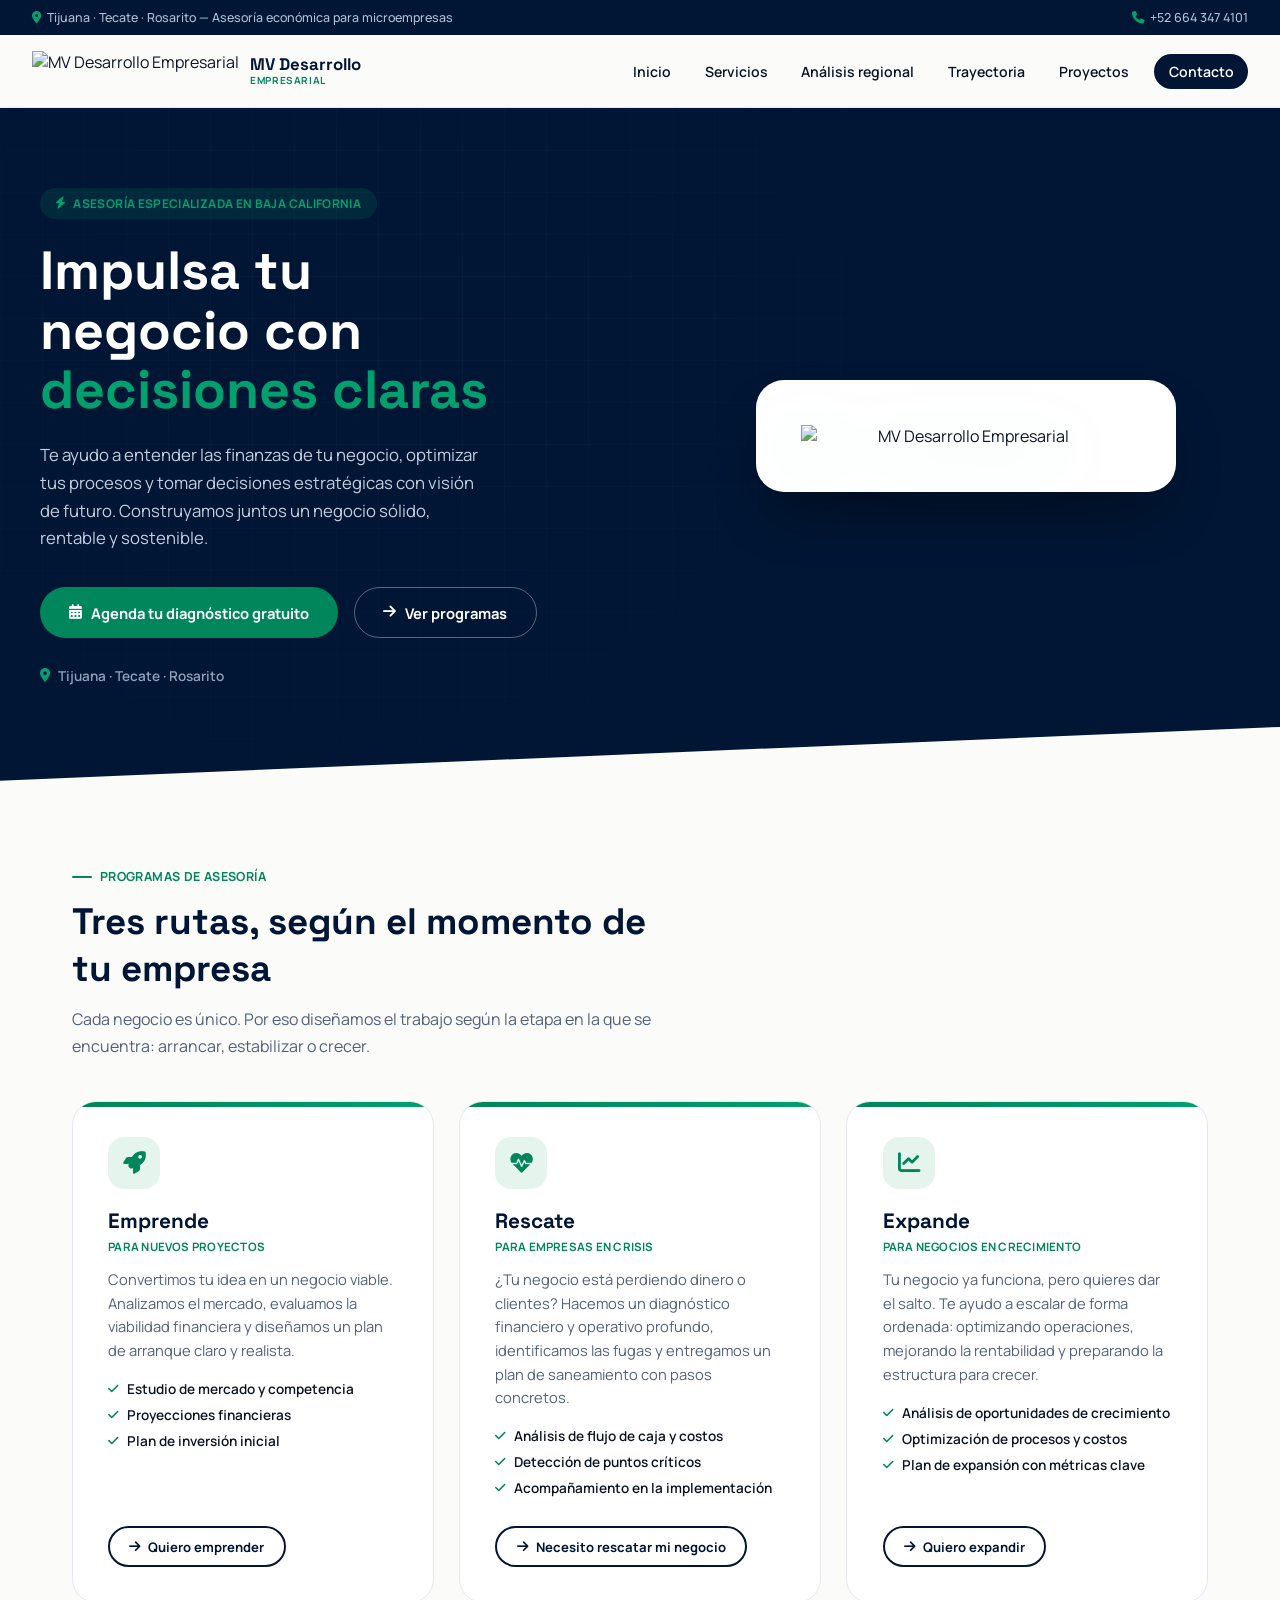
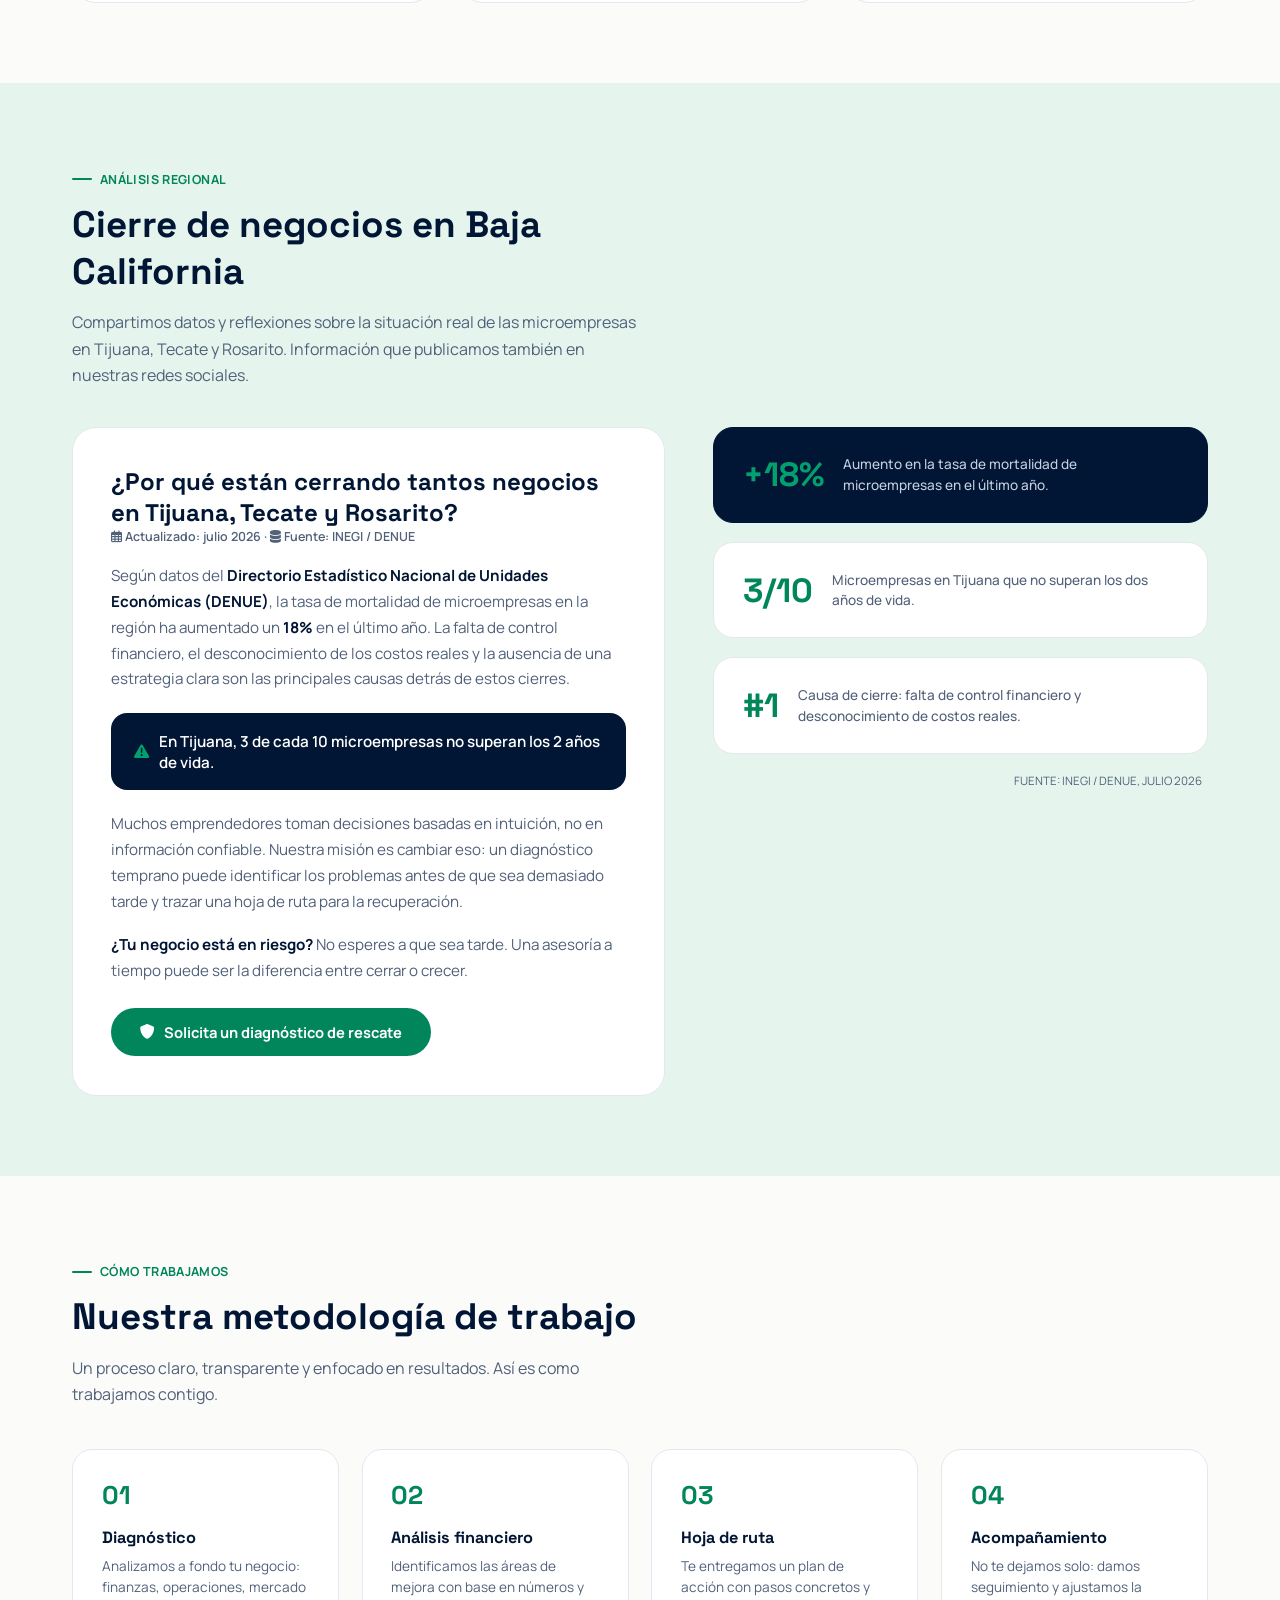
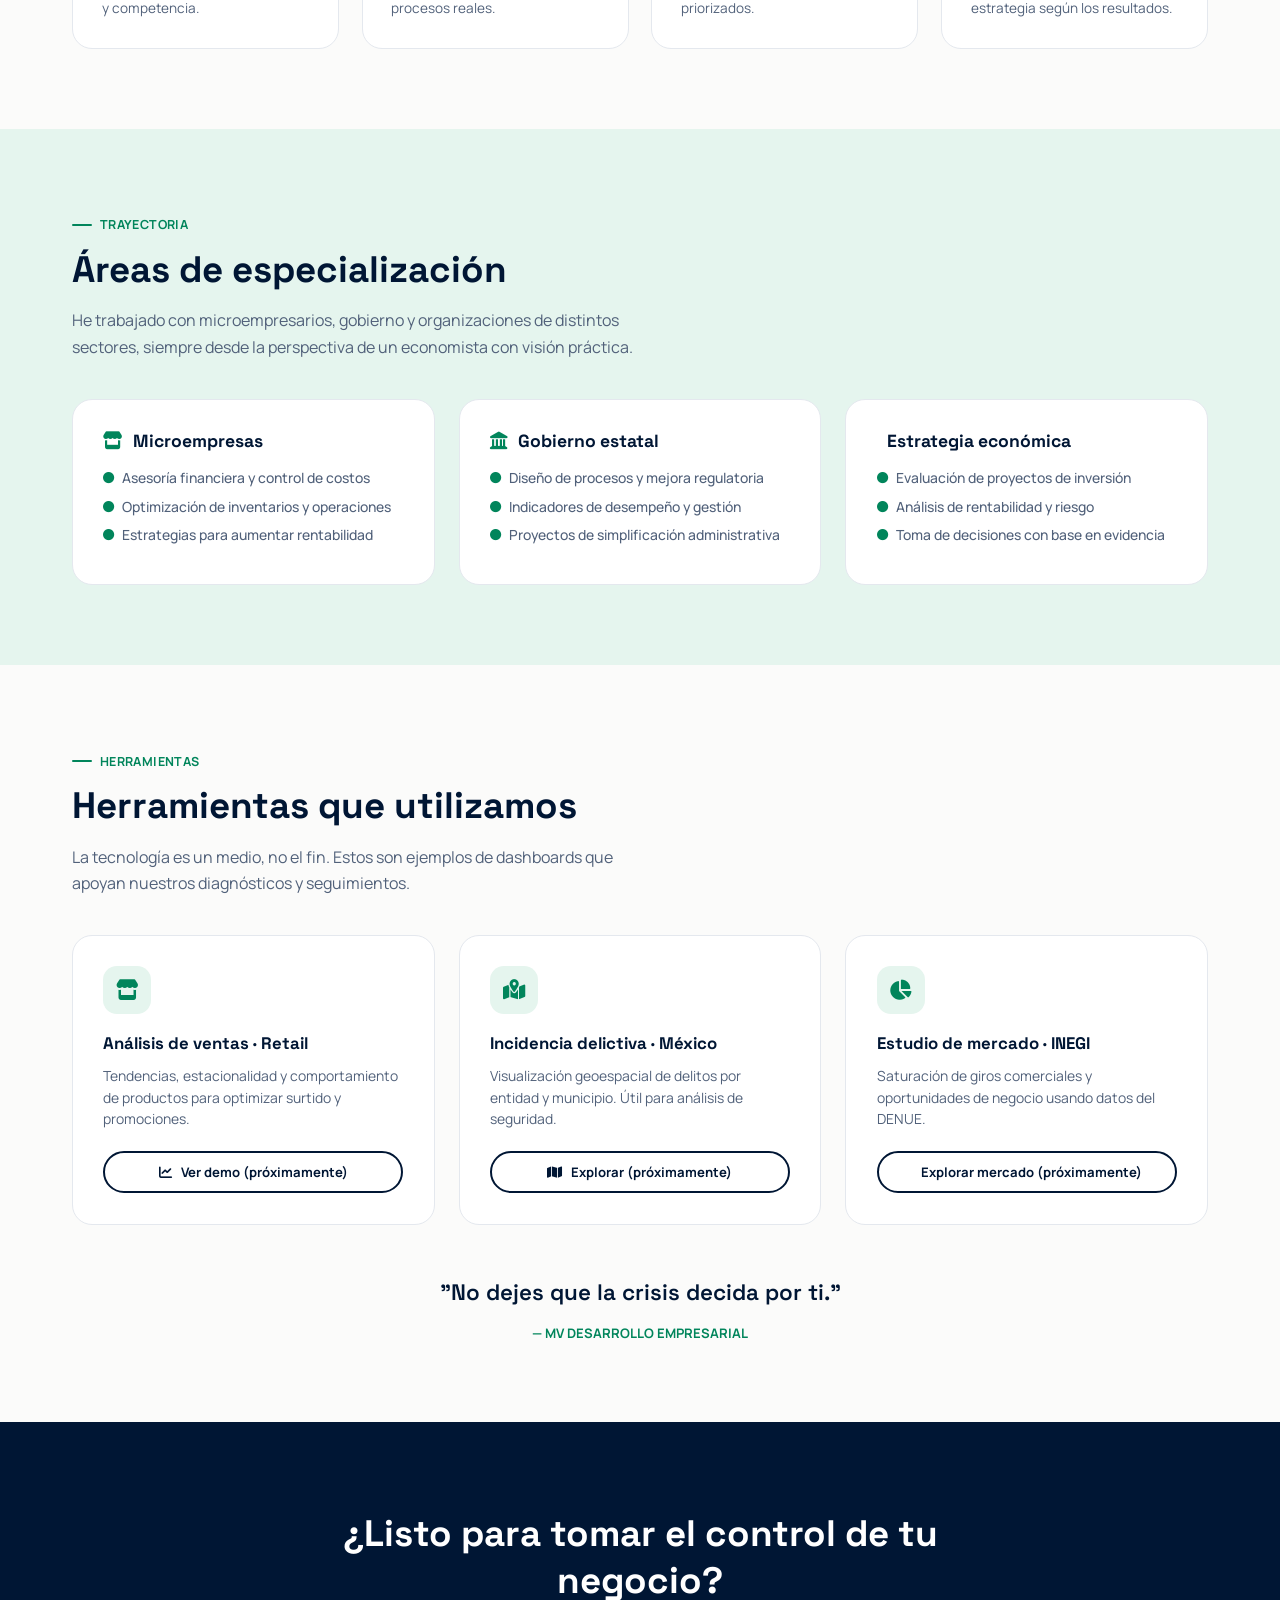
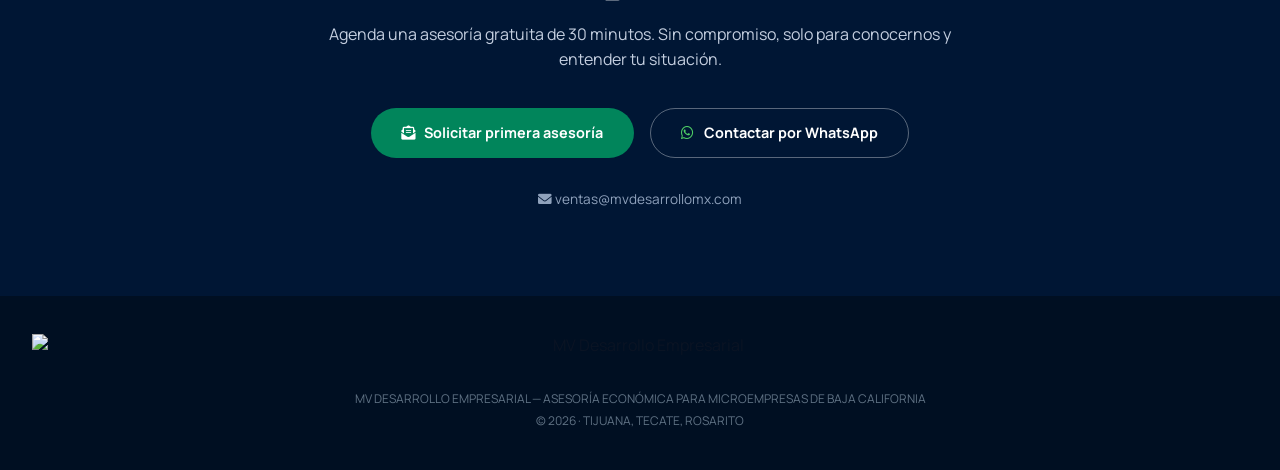
==== index.html @ 53f7f426 "Replace SVG logos with image files in HTML" ====
<!DOCTYPE html>
<html lang="es-MX">
<head>
  <meta charset="UTF-8" />
  <meta name="viewport" content="width=device-width, initial-scale=1.0, viewport-fit=cover" />

  <!-- ====== SEO TITLE & DESCRIPTION ====== -->
  <title>MV Desarrollo Empresarial | Asesoría Financiera y Operativa para PyMEs en Tijuana</title>
  <meta name="description" content="¿Tu negocio enfrenta problemas financieros u operativos? Te ofrecemos asesoría económica personalizada en Tijuana, Tecate y Rosarito. Diagnóstico sin costo." />
  <meta name="robots" content="index, follow" />
  <link rel="canonical" href="https://mvdesarrollomx.com/" />

  <!-- ====== OPEN GRAPH ====== -->
  <meta property="og:title" content="Asesoría para microempresas en crisis | MV Desarrollo Empresarial" />
  <meta property="og:description" content="Diagnóstico financiero y operativo sin costo. Ayudamos a microempresarios a tomar decisiones estratégicas para rescatar o hacer crecer su negocio." />
  <!-- ====== CAMBIA ESTA URL CUANDO TENGAS LA IMAGEN ====== -->
  <!-- <meta property="og:image" content="URL_DE_LA_IMAGEN_SOCIAL.jpg" /> -->
  <meta property="og:url" content="https://mvdesarrollomx.com/" />
  <meta property="og:type" content="website" />
  <meta property="og:locale" content="es_MX" />

  <!-- ====== JSON-LD ====== -->
  <script type="application/ld+json">
  {
    "@context": "https://schema.org",
    "@type": "ProfessionalService",
    "name": "MV Desarrollo Empresarial",
    "description": "Asesoría económica, financiera y operativa para microempresas en Tijuana, Tecate y Rosarito.",
    "url": "https://mvdesarrollomx.com/",
    "telephone": "+52-664-347-4101",
    "email": "alfredo.matias@uabc.edu.mx",
    "priceRange": "$$",
    "areaServed": [
      { "@type": "City", "name": "Tijuana" },
      { "@type": "City", "name": "Tecate" },
      { "@type": "City", "name": "Rosarito" }
    ],
    "hasOfferCatalog": {
      "@type": "OfferCatalog",
      "name": "Programas de Asesoría para Microempresarios",
      "itemListElement": [
        { "@type": "Offer", "itemOffered": { "@type": "Service", "name": "Emprende", "description": "Asesoría para nuevos proyectos: viabilidad financiera y plan de acción." } },
        { "@type": "Offer", "itemOffered": { "@type": "Service", "name": "Rescate", "description": "Diagnóstico financiero-operativo y plan de saneamiento para negocios en crisis." } },
        { "@type": "Offer", "itemOffered": { "@type": "Service", "name": "Expande", "description": "Asesoría para escalar operaciones y finanzas de manera ordenada." } }
      ]
    }
  }
  </script>

  <link rel="preconnect" href="https://fonts.googleapis.com">
  <link href="https://fonts.googleapis.com/css2?family=Space+Grotesk:wght@500;600;700&family=Manrope:wght@400;500;600;700;800&display=swap" rel="stylesheet" />
  <link rel="stylesheet" href="https://cdnjs.cloudflare.com/ajax/libs/font-awesome/6.0.0-beta3/css/all.min.css" />

  <style>
    :root{
      --navy:#001634;
      --navy-2:#052247;
      --green:#01855b;
      --green-2:#02a06e;
      --mint:#e5f5ee;
      --paper:#fbfbfa;
      --ink:#0a1424;
      --slate:#51617a;
      --line:#e4e8ee;
      --display:'Space Grotesk', sans-serif;
      --sans:'Manrope', sans-serif;
    }
    * { margin:0; padding:0; box-sizing:border-box; }
    html{ scroll-behavior:smooth; }
    body{ font-family:var(--sans); background:var(--paper); color:var(--ink); }
    a{ text-decoration:none; color:inherit; }
    ul{ list-style:none; }
    img{ max-width:100%; display:block; }
    button{ font-family:inherit; }
    :focus-visible{ outline:2px solid var(--green); outline-offset:3px; }
    @media (prefers-reduced-motion: reduce){
      *{ animation:none !important; transition-duration:0.001ms !important; }
    }
    .wrap{ max-width:1200px; margin:0 auto; padding:0 2rem; }

    /* ===== TOP BAR ===== */
    .top-bar{
      background:var(--navy);
      color:#aebfd6;
      font-size:0.78rem;
      font-weight:500;
      padding:0.55rem 2rem;
      display:flex;
      justify-content:space-between;
      flex-wrap:wrap;
      gap:0.4rem;
    }
    .top-bar i{ margin-right:6px; color:var(--green-2); }

    /* ===== HEADER ===== */
    .main-header{
      position:sticky; top:0; z-index:100;
      background:rgba(251,251,250,0.9);
      backdrop-filter:blur(10px);
      padding:1rem 2rem;
      display:flex;
      justify-content:space-between;
      align-items:center;
      flex-wrap:wrap;
      gap:1rem;
      border-bottom:1px solid var(--line);
    }
    .logo{ display:flex; align-items:center; gap:0.7rem; }
    .logo img{ height:40px; width:auto; flex-shrink:0; }
    .logo-text{ display:flex; flex-direction:column; line-height:1.15; }
    .logo-text strong{ font-family:var(--display); font-weight:700; font-size:1.05rem; color:var(--navy); }
    .logo-text span{ font-size:0.62rem; font-weight:700; color:var(--green); letter-spacing:0.06em; }
    .nav-links{ display:flex; gap:0.3rem; flex-wrap:wrap; align-items:center; }
    .nav-links a{
      font-weight:600; color:var(--ink); font-size:0.88rem;
      padding:0.5rem 0.9rem; border-radius:100px;
      transition:background 0.15s, color 0.15s;
      cursor:pointer;
    }
    .nav-links a:hover{ background:var(--mint); color:var(--green); }
    .nav-cta{
      background:var(--navy) !important; color:white !important;
      margin-left:0.4rem;
    }
    .nav-cta:hover{ background:var(--green) !important; color:white !important; }

    /* ===== HERO ===== */
    .hero{
      background:var(--navy);
      position:relative;
      overflow:hidden;
      padding:5rem 2rem 6rem;
      clip-path: polygon(0 0, 100% 0, 100% 92%, 0 100%);
    }
    .hero-inner{
      max-width:1200px; margin:0 auto;
      display:grid; grid-template-columns:1.1fr 1fr;
      gap:3rem; align-items:center;
      position:relative; z-index:2;
    }
    .hero .eyebrow{
      display:inline-flex; align-items:center; gap:8px;
      background:rgba(2,160,110,0.14);
      color:var(--green-2);
      font-weight:700; font-size:0.75rem; letter-spacing:0.03em;
      padding:0.45rem 1rem; border-radius:100px;
      margin-bottom:1.4rem;
    }
    .hero h1{
      font-family:var(--display);
      font-weight:700;
      font-size:clamp(2.2rem, 4.2vw, 3.4rem);
      line-height:1.1;
      color:white;
      max-width:14ch;
    }
    .hero h1 .accent{ color:var(--green-2); }
    .hero p{
      margin:1.4rem 0 0;
      color:#c3cedf;
      font-size:1.05rem;
      line-height:1.65;
      max-width:44ch;
    }
    .hero-actions{ display:flex; gap:1rem; flex-wrap:wrap; margin-top:2.2rem; }
    .btn-primary{
      background:var(--green);
      color:white; border:none;
      padding:0.9rem 1.8rem; border-radius:100px;
      font-weight:700; font-size:0.92rem;
      cursor:pointer; display:inline-flex; align-items:center; gap:9px;
      transition:transform 0.15s, background 0.15s;
    }
    .btn-primary:hover{ background:var(--green-2); transform:translateY(-2px); }
    .btn-ghost{
      background:transparent; color:white;
      border:1.5px solid rgba(255,255,255,0.35);
      padding:0.9rem 1.8rem; border-radius:100px;
      font-weight:700; font-size:0.92rem;
      cursor:pointer; display:inline-flex; align-items:center; gap:9px;
      transition:0.15s;
    }
    .btn-ghost:hover{ border-color:white; background:rgba(255,255,255,0.08); }
    .hero-region{ margin-top:1.8rem; display:flex; align-items:center; gap:8px; color:#8fa2bc; font-size:0.85rem; font-weight:600; }
    .hero-region i{ color:var(--green-2); }

    /* ---- visual animado del héroe ---- */
    .hero-visual{ position:relative; z-index:2; display:flex; justify-content:center; align-items:center; }
    .hero-visual .card{
      position:relative;
      background:#ffffff;
      border-radius:28px;
      padding:2.8rem;
      box-shadow:0 30px 60px -20px rgba(0,0,0,0.45);
      width:100%;
      max-width:420px;
      text-align:center;
    }
    .hero-visual .hero-logo{ width:100%; display:block; filter:drop-shadow(0 14px 34px rgba(2,160,110,0.3)); }
    .hero-bg-grid{
      position:absolute; inset:0; z-index:1; opacity:0.5;
      background-image:
        linear-gradient(rgba(255,255,255,0.05) 1px, transparent 1px),
        linear-gradient(90deg, rgba(255,255,255,0.05) 1px, transparent 1px);
      background-size:42px 42px;
      mask-image:radial-gradient(circle at 30% 30%, black, transparent 70%);
    }

    /* ===== SECCIONES ===== */
    .section{ padding:5rem 2rem; max-width:1200px; margin:0 auto; }
    .section-alt{ background:var(--mint); max-width:none; }
    .section-alt > .section-inner{ max-width:1200px; margin:0 auto; }
    .eyebrow-tag{
      display:inline-flex; align-items:center; gap:8px;
      color:var(--green); font-weight:700; font-size:0.78rem; letter-spacing:0.03em;
      margin-bottom:0.8rem;
    }
    .eyebrow-tag::before{ content:''; width:20px; height:2px; background:var(--green); border-radius:2px; }
    .section-title{
      font-family:var(--display); font-weight:700;
      font-size:clamp(1.6rem, 3vw, 2.3rem);
      color:var(--navy); max-width:24ch;
    }
    .section-sub{ color:var(--slate); margin-top:0.9rem; max-width:58ch; line-height:1.65; font-size:1rem; }

    /* ===== SERVICIOS ===== */
    .services-grid{ display:grid; grid-template-columns:repeat(3,1fr); gap:1.6rem; margin-top:2.6rem; }
    .service-card{
      background:white; border-radius:24px; padding:2.2rem;
      border:1px solid var(--line);
      position:relative; overflow:hidden;
      transition:transform 0.2s, box-shadow 0.2s;
      display:flex; flex-direction:column;
    }
    .service-card::before{
      content:''; position:absolute; top:0; left:0; width:100%; height:5px;
      background:linear-gradient(90deg, var(--green), var(--green-2));
    }
    .service-card:hover{ transform:translateY(-6px); box-shadow:0 20px 40px -20px rgba(0,22,52,0.25); }
    .service-card .icon{
      width:52px; height:52px; border-radius:16px;
      background:var(--mint); color:var(--green);
      display:flex; align-items:center; justify-content:center;
      font-size:1.4rem; margin-bottom:1.2rem;
    }
    .service-card h3{ font-family:var(--display); font-weight:700; font-size:1.3rem; color:var(--navy); }
    .service-card .tag{ color:var(--green); font-weight:700; font-size:0.72rem; letter-spacing:0.02em; margin-top:0.3rem; display:block; }
    .service-card p{ color:var(--slate); font-size:0.92rem; line-height:1.6; margin-top:0.9rem; }
    .service-card ul{ margin:1.1rem 0 1.3rem; }
    .service-card ul li{ font-size:0.85rem; color:var(--ink); font-weight:600; margin-bottom:0.5rem; display:flex; gap:8px; align-items:flex-start; }
    .service-card ul li i{ color:var(--green); font-size:0.75rem; margin-top:3px; }
    .btn-outline-sm{
      background:transparent; border:2px solid var(--navy); color:var(--navy);
      padding:0.6rem 1.2rem; border-radius:100px; font-weight:700; font-size:0.82rem;
      cursor:pointer; display:inline-flex; align-items:center; gap:8px;
      margin-top:auto; transition:0.15s; align-self:flex-start;
    }
    .btn-outline-sm:hover{ background:var(--navy); color:white; }

    /* ===== ANÁLISIS REGIONAL ===== */
    .analysis-wrap{ display:grid; grid-template-columns:1.2fr 1fr; gap:3rem; margin-top:2.4rem; align-items:start; }
    .blog-article{ background:white; border-radius:24px; padding:2.4rem; border:1px solid var(--line); }
    .blog-article .meta{ color:var(--slate); font-size:0.78rem; font-weight:600; margin-bottom:1.1rem; display:block; }
    .blog-article h3{ font-family:var(--display); font-size:1.5rem; font-weight:700; color:var(--navy); line-height:1.3; }
    .blog-article p{ line-height:1.7; margin:1.1rem 0; color:var(--slate); font-size:0.95rem; }
    .blog-article strong{ color:var(--navy); }
    .blog-article .highlight-data{
      background:var(--navy); color:white; border-radius:16px;
      padding:1.1rem 1.4rem; font-weight:600; margin:1.3rem 0; font-size:0.95rem;
      display:flex; align-items:center; gap:10px;
    }
    .blog-article .highlight-data i{ color:var(--green-2); }
    .blog-article a.btn-primary{ margin-top:0.4rem; }

    .stat-stack{ display:flex; flex-direction:column; gap:1.2rem; }
    .stat-tile{
      background:white; border:1px solid var(--line); border-radius:20px;
      padding:1.6rem 1.8rem; display:flex; align-items:center; gap:1.2rem;
    }
    .stat-tile .num{ font-family:var(--display); font-weight:700; font-size:2.1rem; color:var(--green); white-space:nowrap; }
    .stat-tile .desc{ font-size:0.85rem; color:var(--slate); line-height:1.5; font-weight:500; }
    .stat-tile.dark{ background:var(--navy); border-color:var(--navy); }
    .stat-tile.dark .num{ color:var(--green-2); }
    .stat-tile.dark .desc{ color:#c3cedf; }
    .stat-source{ font-size:0.72rem; color:var(--slate); text-align:right; padding-right:0.4rem; }

    /* ===== METODOLOGÍA ===== */
    .method-steps{ display:grid; grid-template-columns:repeat(4,1fr); gap:1.4rem; margin-top:2.6rem; }
    .step{ background:white; border-radius:20px; padding:1.8rem; border:1px solid var(--line); position:relative; }
    .step .num{
      font-family:var(--display); font-weight:700; font-size:1.6rem; color:var(--green);
      margin-bottom:1rem; display:block;
    }
    .step h4{ font-family:var(--display); font-weight:700; font-size:1.02rem; margin-bottom:0.5rem; color:var(--navy); }
    .step p{ font-size:0.85rem; color:var(--slate); line-height:1.55; }

    /* ===== EXPERIENCIA ===== */
    .exp-grid{ display:grid; grid-template-columns:repeat(3,1fr); gap:1.5rem; margin-top:2.4rem; }
    .exp-item{ background:white; border-radius:20px; padding:1.9rem; border:1px solid var(--line); }
    .exp-item h3{ font-family:var(--display); font-weight:700; font-size:1.1rem; margin-bottom:1rem; display:flex; gap:10px; align-items:center; color:var(--navy); }
    .exp-item h3 i{ color:var(--green); }
    .exp-item li{ font-size:0.87rem; color:var(--slate); margin-bottom:0.6rem; display:flex; gap:8px; font-weight:500; }
    .exp-item li i{ color:var(--green); margin-top:4px; font-size:0.7rem; }

    /* ===== DASHBOARDS ===== */
    .dashboard-grid{ display:grid; grid-template-columns:repeat(3,1fr); gap:1.5rem; margin-top:2.4rem; }
    .dashboard-card{ background:white; border-radius:20px; border:1px solid var(--line); padding:1.9rem; display:flex; flex-direction:column; transition:0.2s; }
    .dashboard-card:hover{ box-shadow:0 16px 32px -18px rgba(0,22,52,0.2); transform:translateY(-4px); }
    .dashboard-card .dash-icon{ width:48px; height:48px; border-radius:14px; background:var(--mint); color:var(--green); display:flex; align-items:center; justify-content:center; font-size:1.25rem; margin-bottom:1.1rem; }
    .dashboard-card h3{ font-family:var(--display); font-weight:700; font-size:1.05rem; color:var(--navy); }
    .dashboard-card p{ font-size:0.87rem; color:var(--slate); margin:0.7rem 0 1.3rem; flex-grow:1; line-height:1.55; }
    .btn-outline{
      background:transparent; border:2px solid var(--navy); color:var(--navy);
      padding:0.65rem 1rem; border-radius:100px; font-weight:700; font-size:0.82rem;
      cursor:pointer; width:100%; transition:0.15s;
      display:flex; align-items:center; justify-content:center; gap:9px;
    }
    .btn-outline:hover{ background:var(--navy); color:white; }

    .testimonial-simple{ max-width:760px; margin:3.2rem auto 0; text-align:center; }
    .testimonial-simple p{ font-family:var(--display); font-size:1.4rem; font-weight:600; color:var(--navy); line-height:1.5; }
    .testimonial-simple .author{ margin-top:0.9rem; font-size:0.82rem; color:var(--green); font-weight:700; }

    /* ===== CTA FINAL ===== */
    .cta-dark{
      background:var(--navy); color:white; text-align:center; max-width:none;
      padding:5.5rem 2rem; position:relative; overflow:hidden;
    }
    .cta-dark .inner{ max-width:640px; margin:0 auto; position:relative; z-index:2; }
    .cta-dark h2{ font-family:var(--display); font-weight:700; font-size:clamp(1.7rem,3vw,2.3rem); }
    .cta-dark p{ margin:1.1rem 0 0; color:#c3cedf; line-height:1.6; }
    .cta-actions{ display:flex; flex-wrap:wrap; gap:1rem; justify-content:center; margin-top:2.2rem; }
    .btn-light{ background:var(--green); color:white; border:none; padding:0.9rem 1.9rem; border-radius:100px; font-weight:700; cursor:pointer; display:inline-flex; align-items:center; gap:9px; font-size:0.9rem; transition:0.15s; }
    .btn-light:hover{ background:var(--green-2); transform:translateY(-2px); }
    .btn-whatsapp{
      background:transparent; color:white; border:1.5px solid rgba(255,255,255,0.35);
      padding:0.9rem 1.9rem; border-radius:100px; font-weight:700; font-size:0.9rem;
      cursor:pointer; display:inline-flex; align-items:center; gap:10px; transition:0.15s;
    }
    .btn-whatsapp i{ color:#4fd166; }
    .btn-whatsapp:hover{ border-color:white; background:rgba(255,255,255,0.08); }
    .cta-dark .contact-email{ margin-top:2rem; font-size:0.85rem; color:#8fa2bc; }

    /* ===== FOOTER ===== */
    .footer{ background:#000f22; padding:2.4rem 2rem; text-align:center; }
    .footer-logo{ margin:0 auto 1rem; height:38px; width:auto; display:block; }
    .footer p{ font-size:0.75rem; color:#5f7284; line-height:1.8; }

    /* ===== MODAL ===== */
    .modal{ display:none; position:fixed; inset:0; background:rgba(0,22,52,0.85); justify-content:center; align-items:center; z-index:1000; padding:1rem; }
    .modal-content{ background:white; max-width:400px; border-radius:24px; padding:2.2rem; text-align:center; }
    .modal-content h3{ font-family:var(--display); font-weight:700; color:var(--navy); }
    .modal-content p{ color:var(--slate); font-size:0.9rem; margin-top:0.6rem; line-height:1.55; }
    .close-modal{ margin-top:1.2rem; background:var(--navy); color:white; border:none; padding:0.65rem 1.6rem; border-radius:100px; cursor:pointer; font-weight:700; font-size:0.85rem; }

    @media (max-width: 980px){
      .hero-inner{ grid-template-columns:1fr; }
      .hero-visual{ order:-1; max-width:340px; margin:0 auto; }
      .analysis-wrap{ grid-template-columns:1fr; }
      .services-grid{ grid-template-columns:1fr; }
      .method-steps{ grid-template-columns:repeat(2,1fr); }
      .exp-grid{ grid-template-columns:1fr; }
      .dashboard-grid{ grid-template-columns:1fr; }
    }
    @media (max-width:600px){
      .method-steps{ grid-template-columns:1fr; }
      .nav-links{ display:none; }
    }
  </style>
</head>
<body>
<div class="site">

  <!-- TOP BAR -->
  <div class="top-bar">
    <div><i class="fas fa-location-dot"></i>Tijuana · Tecate · Rosarito — Asesoría económica para microempresas</div>
    <div><i class="fas fa-phone"></i>+52 664 347 4101</div>
  </div>

  <!-- HEADER -->
  <header class="main-header">
    <div class="logo">
      <img src="logo-icon.png" alt="MV Desarrollo Empresarial" />
      <div class="logo-text">
        <strong>MV Desarrollo</strong>
        <span>EMPRESARIAL</span>
      </div>
    </div>
    <nav>
      <ul class="nav-links">
        <li><a data-section="inicio">Inicio</a></li>
        <li><a data-section="servicios">Servicios</a></li>
        <li><a data-section="analisis-regional">Análisis regional</a></li>
        <li><a data-section="experiencia">Trayectoria</a></li>
        <li><a data-section="dashboards">Proyectos</a></li>
        <li><a data-section="contacto" class="nav-cta">Contacto</a></li>
      </ul>
    </nav>
  </header>

  <!-- ===== HERO ===== -->
  <section id="inicio" class="hero">
    <div class="hero-bg-grid"></div>
    <div class="hero-inner">
      <div class="hero-text">
        <div class="eyebrow"><i class="fas fa-bolt"></i> ASESORÍA ESPECIALIZADA EN BAJA CALIFORNIA</div>
        <h1>Impulsa tu negocio con <span class="accent">decisiones claras</span></h1>
        <p>Te ayudo a entender las finanzas de tu negocio, optimizar tus procesos y tomar decisiones estratégicas con visión de futuro. Construyamos juntos un negocio sólido, rentable y sostenible.</p>
        <div class="hero-actions">
          <a class="btn-primary" href="#contacto"><i class="fas fa-calendar-alt"></i> Agenda tu diagnóstico gratuito</a>
          <a class="btn-ghost" href="#servicios"><i class="fas fa-arrow-right"></i> Ver programas</a>
        </div>
        <div class="hero-region"><i class="fas fa-location-dot"></i> Tijuana · Tecate · Rosarito</div>
      </div>

      <div class="hero-visual">
        <div class="card">
          <img class="hero-logo" src="logo-full.png" alt="MV Desarrollo Empresarial" />
        </div>
      </div>
    </div>
  </section>

  <!-- ===== SERVICIOS ===== -->
  <section id="servicios" class="section">
    <div class="eyebrow-tag">PROGRAMAS DE ASESORÍA</div>
    <h2 class="section-title">Tres rutas, según el momento de tu empresa</h2>
    <p class="section-sub">Cada negocio es único. Por eso diseñamos el trabajo según la etapa en la que se encuentra: arrancar, estabilizar o crecer.</p>

    <div class="services-grid">
      <article class="service-card">
        <div class="icon"><i class="fas fa-rocket"></i></div>
        <h3>Emprende</h3>
        <span class="tag">PARA NUEVOS PROYECTOS</span>
        <p>Convertimos tu idea en un negocio viable. Analizamos el mercado, evaluamos la viabilidad financiera y diseñamos un plan de arranque claro y realista.</p>
        <ul>
          <li><i class="fas fa-check"></i> Estudio de mercado y competencia</li>
          <li><i class="fas fa-check"></i> Proyecciones financieras</li>
          <li><i class="fas fa-check"></i> Plan de inversión inicial</li>
        </ul>
        <a href="#contacto" class="btn-outline-sm"><i class="fas fa-arrow-right"></i> Quiero emprender</a>
      </article>

      <article class="service-card">
        <div class="icon"><i class="fas fa-heart-pulse"></i></div>
        <h3>Rescate</h3>
        <span class="tag">PARA EMPRESAS EN CRISIS</span>
        <p>¿Tu negocio está perdiendo dinero o clientes? Hacemos un diagnóstico financiero y operativo profundo, identificamos las fugas y entregamos un plan de saneamiento con pasos concretos.</p>
        <ul>
          <li><i class="fas fa-check"></i> Análisis de flujo de caja y costos</li>
          <li><i class="fas fa-check"></i> Detección de puntos críticos</li>
          <li><i class="fas fa-check"></i> Acompañamiento en la implementación</li>
        </ul>
        <a href="#contacto" class="btn-outline-sm"><i class="fas fa-arrow-right"></i> Necesito rescatar mi negocio</a>
      </article>

      <article class="service-card">
        <div class="icon"><i class="fas fa-chart-line"></i></div>
        <h3>Expande</h3>
        <span class="tag">PARA NEGOCIOS EN CRECIMIENTO</span>
        <p>Tu negocio ya funciona, pero quieres dar el salto. Te ayudo a escalar de forma ordenada: optimizando operaciones, mejorando la rentabilidad y preparando la estructura para crecer.</p>
        <ul>
          <li><i class="fas fa-check"></i> Análisis de oportunidades de crecimiento</li>
          <li><i class="fas fa-check"></i> Optimización de procesos y costos</li>
          <li><i class="fas fa-check"></i> Plan de expansión con métricas clave</li>
        </ul>
        <a href="#contacto" class="btn-outline-sm"><i class="fas fa-arrow-right"></i> Quiero expandir</a>
      </article>
    </div>
  </section>

  <!-- ===== ANÁLISIS REGIONAL ===== -->
  <section id="analisis-regional" class="section-alt">
    <div class="section-inner section">
      <div class="eyebrow-tag">ANÁLISIS REGIONAL</div>
      <h2 class="section-title">Cierre de negocios en Baja California</h2>
      <p class="section-sub">Compartimos datos y reflexiones sobre la situación real de las microempresas en Tijuana, Tecate y Rosarito. Información que publicamos también en nuestras redes sociales.</p>

      <div class="analysis-wrap">
        <article class="blog-article" itemscope itemtype="https://schema.org/Article">
          <h3 itemprop="headline">¿Por qué están cerrando tantos negocios en Tijuana, Tecate y Rosarito?</h3>
          <span class="meta"><i class="far fa-calendar-alt"></i> Actualizado: julio 2026 · <i class="fas fa-database"></i> Fuente: INEGI / DENUE</span>

          <p>Según datos del <strong>Directorio Estadístico Nacional de Unidades Económicas (DENUE)</strong>, la tasa de mortalidad de microempresas en la región ha aumentado un <strong>18%</strong> en el último año. La falta de control financiero, el desconocimiento de los costos reales y la ausencia de una estrategia clara son las principales causas detrás de estos cierres.</p>

          <div class="highlight-data"><i class="fas fa-triangle-exclamation"></i> En Tijuana, 3 de cada 10 microempresas no superan los 2 años de vida.</div>

          <p>Muchos emprendedores toman decisiones basadas en intuición, no en información confiable. Nuestra misión es cambiar eso: un diagnóstico temprano puede identificar los problemas antes de que sea demasiado tarde y trazar una hoja de ruta para la recuperación.</p>

          <p><strong>¿Tu negocio está en riesgo?</strong> No esperes a que sea tarde. Una asesoría a tiempo puede ser la diferencia entre cerrar o crecer.</p>

          <a href="#contacto" class="btn-primary"><i class="fas fa-shield-alt"></i> Solicita un diagnóstico de rescate</a>
        </article>

        <div class="stat-stack">
          <div class="stat-tile dark">
            <div class="num">+18%</div>
            <div class="desc">Aumento en la tasa de mortalidad de microempresas en el último año.</div>
          </div>
          <div class="stat-tile">
            <div class="num">3/10</div>
            <div class="desc">Microempresas en Tijuana que no superan los dos años de vida.</div>
          </div>
          <div class="stat-tile">
            <div class="num">#1</div>
            <div class="desc">Causa de cierre: falta de control financiero y desconocimiento de costos reales.</div>
          </div>
          <div class="stat-source">FUENTE: INEGI / DENUE, JULIO 2026</div>
        </div>
      </div>
    </div>
  </section>

  <!-- ===== METODOLOGÍA ===== -->
  <section id="metodologia" class="section">
    <div class="eyebrow-tag">CÓMO TRABAJAMOS</div>
    <h2 class="section-title">Nuestra metodología de trabajo</h2>
    <p class="section-sub">Un proceso claro, transparente y enfocado en resultados. Así es como trabajamos contigo.</p>
    <div class="method-steps">
      <div class="step"><span class="num">01</span><h4>Diagnóstico</h4><p>Analizamos a fondo tu negocio: finanzas, operaciones, mercado y competencia.</p></div>
      <div class="step"><span class="num">02</span><h4>Análisis financiero</h4><p>Identificamos las áreas de mejora con base en números y procesos reales.</p></div>
      <div class="step"><span class="num">03</span><h4>Hoja de ruta</h4><p>Te entregamos un plan de acción con pasos concretos y priorizados.</p></div>
      <div class="step"><span class="num">04</span><h4>Acompañamiento</h4><p>No te dejamos solo: damos seguimiento y ajustamos la estrategia según los resultados.</p></div>
    </div>
  </section>

  <!-- ===== EXPERIENCIA ===== -->
  <section id="experiencia" class="section-alt">
    <div class="section-inner section">
      <div class="eyebrow-tag">TRAYECTORIA</div>
      <h2 class="section-title">Áreas de especialización</h2>
      <p class="section-sub">He trabajado con microempresarios, gobierno y organizaciones de distintos sectores, siempre desde la perspectiva de un economista con visión práctica.</p>
      <div class="exp-grid">
        <div class="exp-item">
          <h3><i class="fas fa-store"></i> Microempresas</h3>
          <ul>
            <li><i class="fas fa-circle"></i> Asesoría financiera y control de costos</li>
            <li><i class="fas fa-circle"></i> Optimización de inventarios y operaciones</li>
            <li><i class="fas fa-circle"></i> Estrategias para aumentar rentabilidad</li>
          </ul>
        </div>
        <div class="exp-item">
          <h3><i class="fas fa-landmark"></i> Gobierno estatal</h3>
          <ul>
            <li><i class="fas fa-circle"></i> Diseño de procesos y mejora regulatoria</li>
            <li><i class="fas fa-circle"></i> Indicadores de desempeño y gestión</li>
            <li><i class="fas fa-circle"></i> Proyectos de simplificación administrativa</li>
          </ul>
        </div>
        <div class="exp-item">
          <h3><i class="fas fa-chart-simple"></i> Estrategia económica</h3>
          <ul>
            <li><i class="fas fa-circle"></i> Evaluación de proyectos de inversión</li>
            <li><i class="fas fa-circle"></i> Análisis de rentabilidad y riesgo</li>
            <li><i class="fas fa-circle"></i> Toma de decisiones con base en evidencia</li>
          </ul>
        </div>
      </div>
    </div>
  </section>

  <!-- ===== DASHBOARDS / PROYECTOS ===== -->
  <section id="dashboards" class="section">
    <div class="eyebrow-tag">HERRAMIENTAS</div>
    <h2 class="section-title">Herramientas que utilizamos</h2>
    <p class="section-sub">La tecnología es un medio, no el fin. Estos son ejemplos de dashboards que apoyan nuestros diagnósticos y seguimientos.</p>
    <div class="dashboard-grid">
      <div class="dashboard-card">
        <div class="dash-icon"><i class="fas fa-store"></i></div>
        <h3>Análisis de ventas · Retail</h3>
        <p>Tendencias, estacionalidad y comportamiento de productos para optimizar surtido y promociones.</p>
        <button class="btn-outline dashboard-placeholder"><i class="fas fa-chart-line"></i> Ver demo (próximamente)</button>
      </div>
      <div class="dashboard-card">
        <div class="dash-icon"><i class="fas fa-map-marked-alt"></i></div>
        <h3>Incidencia delictiva · México</h3>
        <p>Visualización geoespacial de delitos por entidad y municipio. Útil para análisis de seguridad.</p>
        <button class="btn-outline dashboard-placeholder"><i class="fas fa-map"></i> Explorar (próximamente)</button>
      </div>
      <div class="dashboard-card">
        <div class="dash-icon"><i class="fas fa-chart-pie"></i></div>
        <h3>Estudio de mercado · INEGI</h3>
        <p>Saturación de giros comerciales y oportunidades de negocio usando datos del DENUE.</p>
        <button class="btn-outline dashboard-placeholder"><i class="fas fa-chart-simple"></i> Explorar mercado (próximamente)</button>
      </div>
    </div>
    <div class="testimonial-simple">
      <p>"No dejes que la crisis decida por ti."</p>
      <div class="author">— MV DESARROLLO EMPRESARIAL</div>
    </div>
  </section>

  <!-- ===== CONTACTO ===== -->
  <section id="contacto" class="cta-dark">
    <div class="inner">
      <h2>¿Listo para tomar el control de tu negocio?</h2>
      <p>Agenda una asesoría gratuita de 30 minutos. Sin compromiso, solo para conocernos y entender tu situación.</p>
      <div class="cta-actions">
        <a class="btn-light" href="https://docs.google.com/forms/d/e/1FAIpQLScHEDbeNIbyEvl_tKu0rZnThoKCTf6uBNDmBncY0P4zo2Hojg/viewform?pli=1" target="_blank">
          <i class="fas fa-envelope-open-text"></i> Solicitar primera asesoría
        </a>
        <a class="btn-whatsapp" href="https://wa.me/526643474101?text=Hola%2C%20me%20interesa%20recibir%20asesor%C3%ADa%20para%20mi%20negocio" target="_blank">
          <i class="fab fa-whatsapp"></i> Contactar por WhatsApp
        </a>
      </div>
      <div class="contact-email"><i class="fas fa-envelope"></i> ventas@mvdesarrollomx.com</div>
    </div>
  </section>

  <!-- FOOTER -->
  <footer class="footer">
    <img class="footer-logo" src="logo-icon-light.png" alt="MV Desarrollo Empresarial" />
    <p>MV DESARROLLO EMPRESARIAL — ASESORÍA ECONÓMICA PARA MICROEMPRESAS DE BAJA CALIFORNIA</p>
    <p>© 2026 · TIJUANA, TECATE, ROSARITO</p>
  </footer>
</div>

<!-- MODAL -->
<div id="modal" class="modal">
  <div class="modal-content">
    <i class="fas fa-chart-line" style="font-size: 1.8rem; color:var(--green);"></i>
    <h3 style="margin: 1rem 0 0;">Proyecto en desarrollo</h3>
    <p>Este dashboard estará disponible próximamente. Contáctanos para conocer más sobre nuestras herramientas de diagnóstico.</p>
    <button class="close-modal">Cerrar</button>
  </div>
</div>

<script>
  document.querySelectorAll('.nav-links a[data-section]').forEach(link => {
    link.addEventListener('click', (e) => {
      e.preventDefault();
      const sec = link.getAttribute('data-section');
      const target = document.getElementById(sec);
      if (target) target.scrollIntoView({ behavior: 'smooth', block: 'start' });
    });
  });

  const modal = document.getElementById('modal');
  const closeModalBtn = document.querySelector('.close-modal');
  document.querySelectorAll('.dashboard-placeholder').forEach(btn => {
    btn.addEventListener('click', (e) => {
      e.preventDefault();
      modal.style.display = 'flex';
    });
  });
  closeModalBtn.addEventListener('click', () => modal.style.display = 'none');
  window.addEventListener('click', (e) => {
    if (e.target === modal) modal.style.display = 'none';
  });
</script>
</body>
</html>
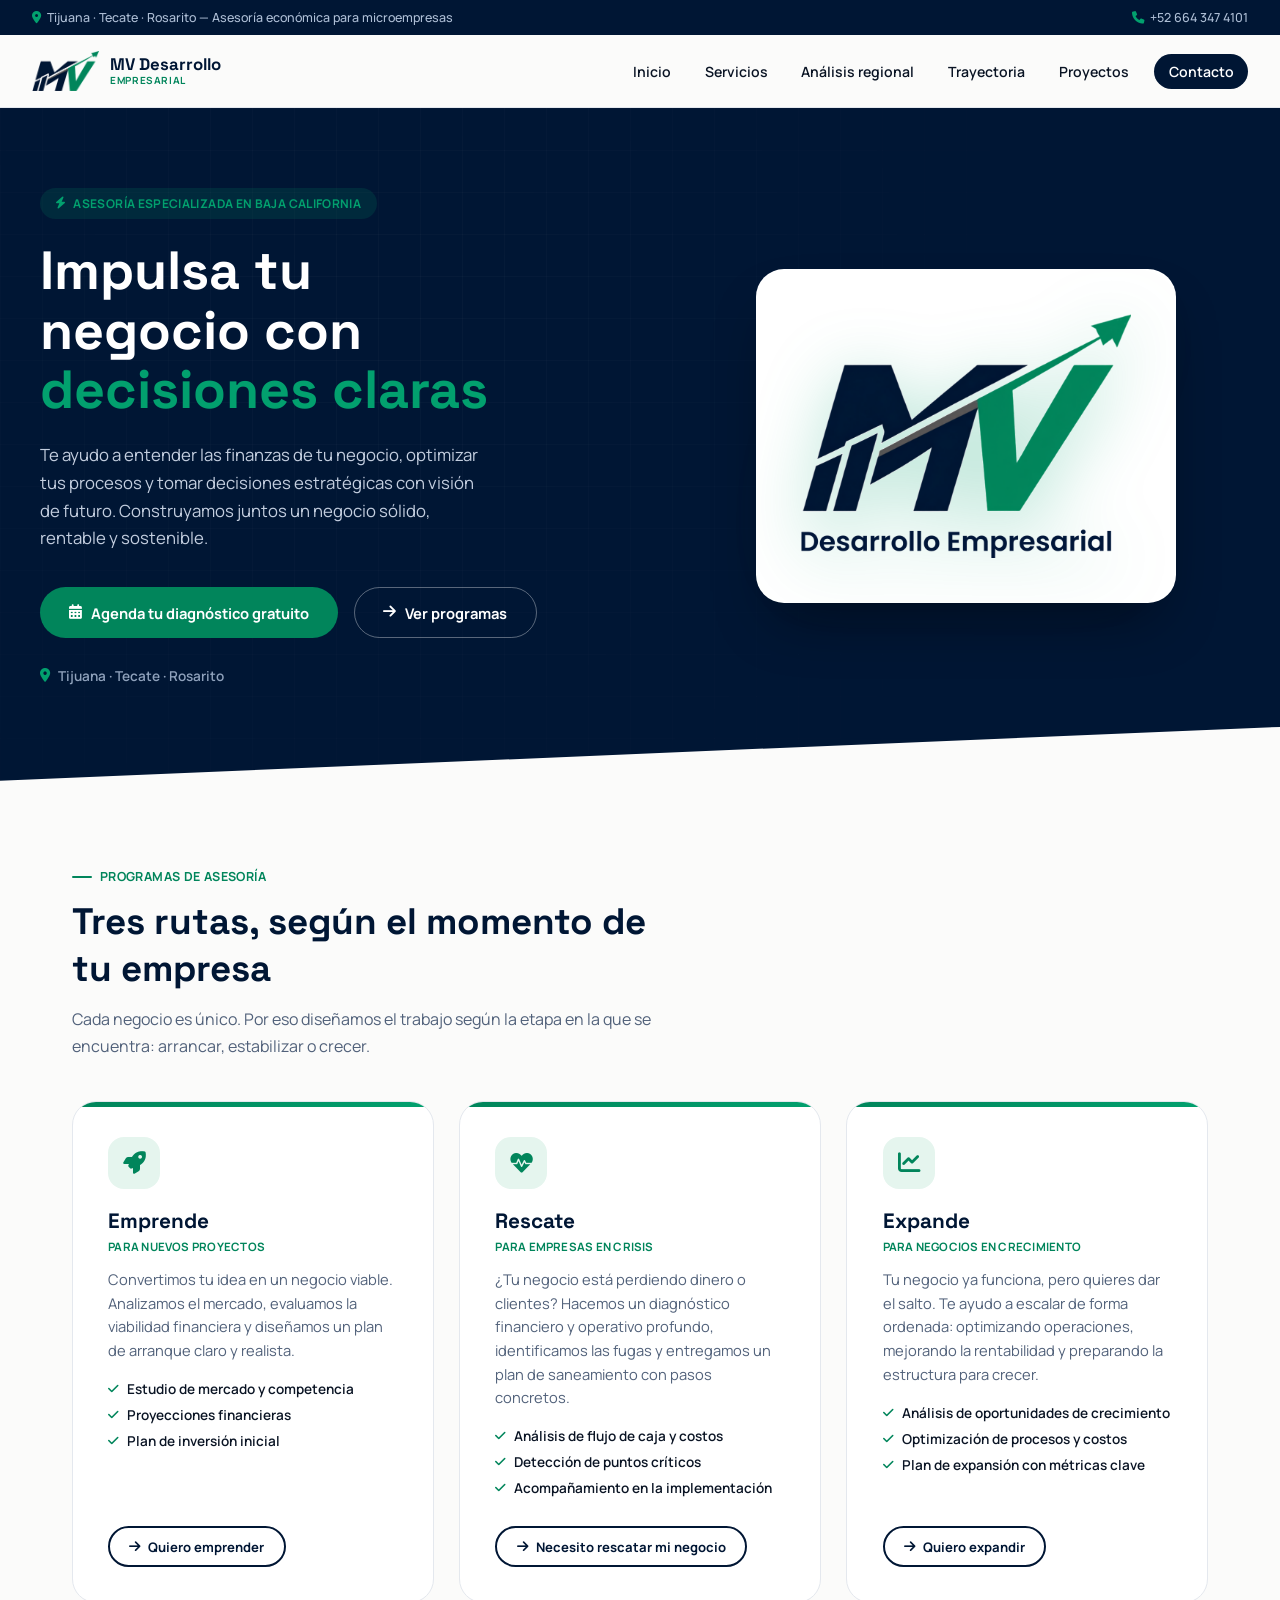
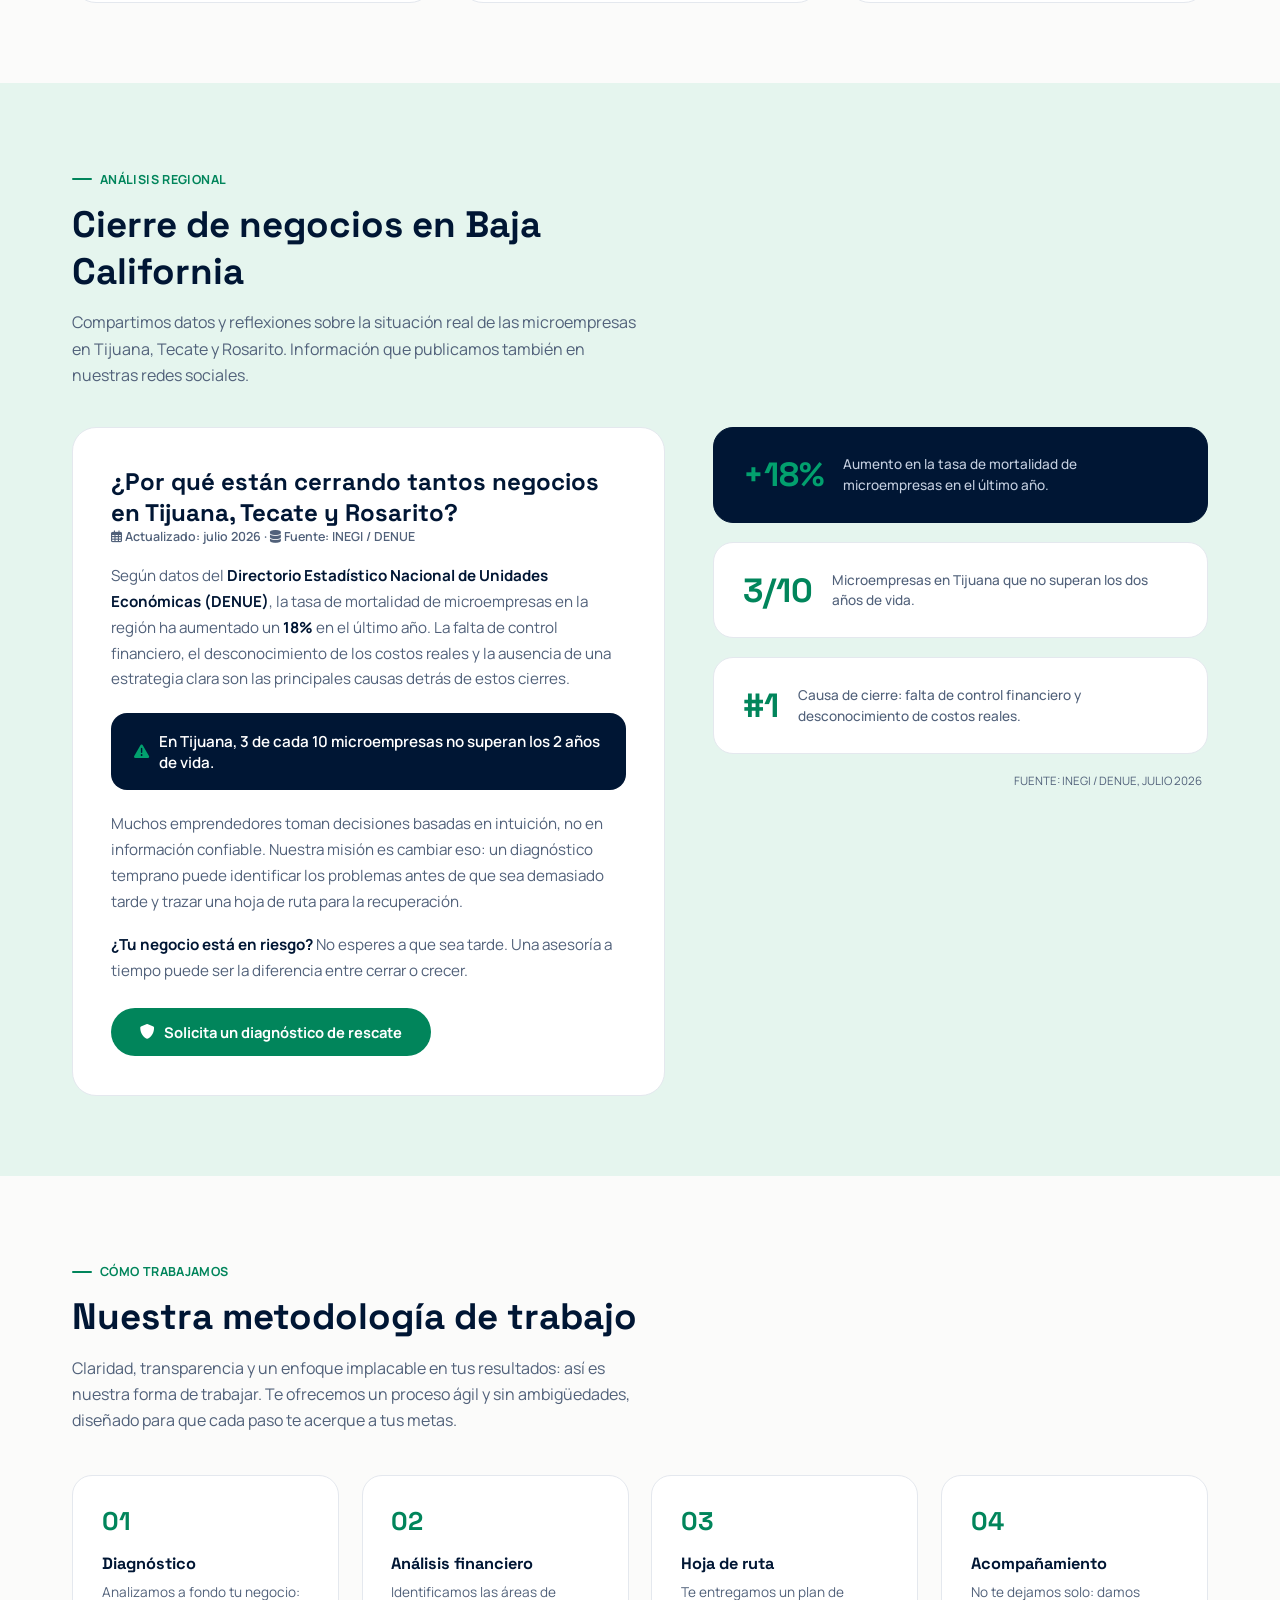
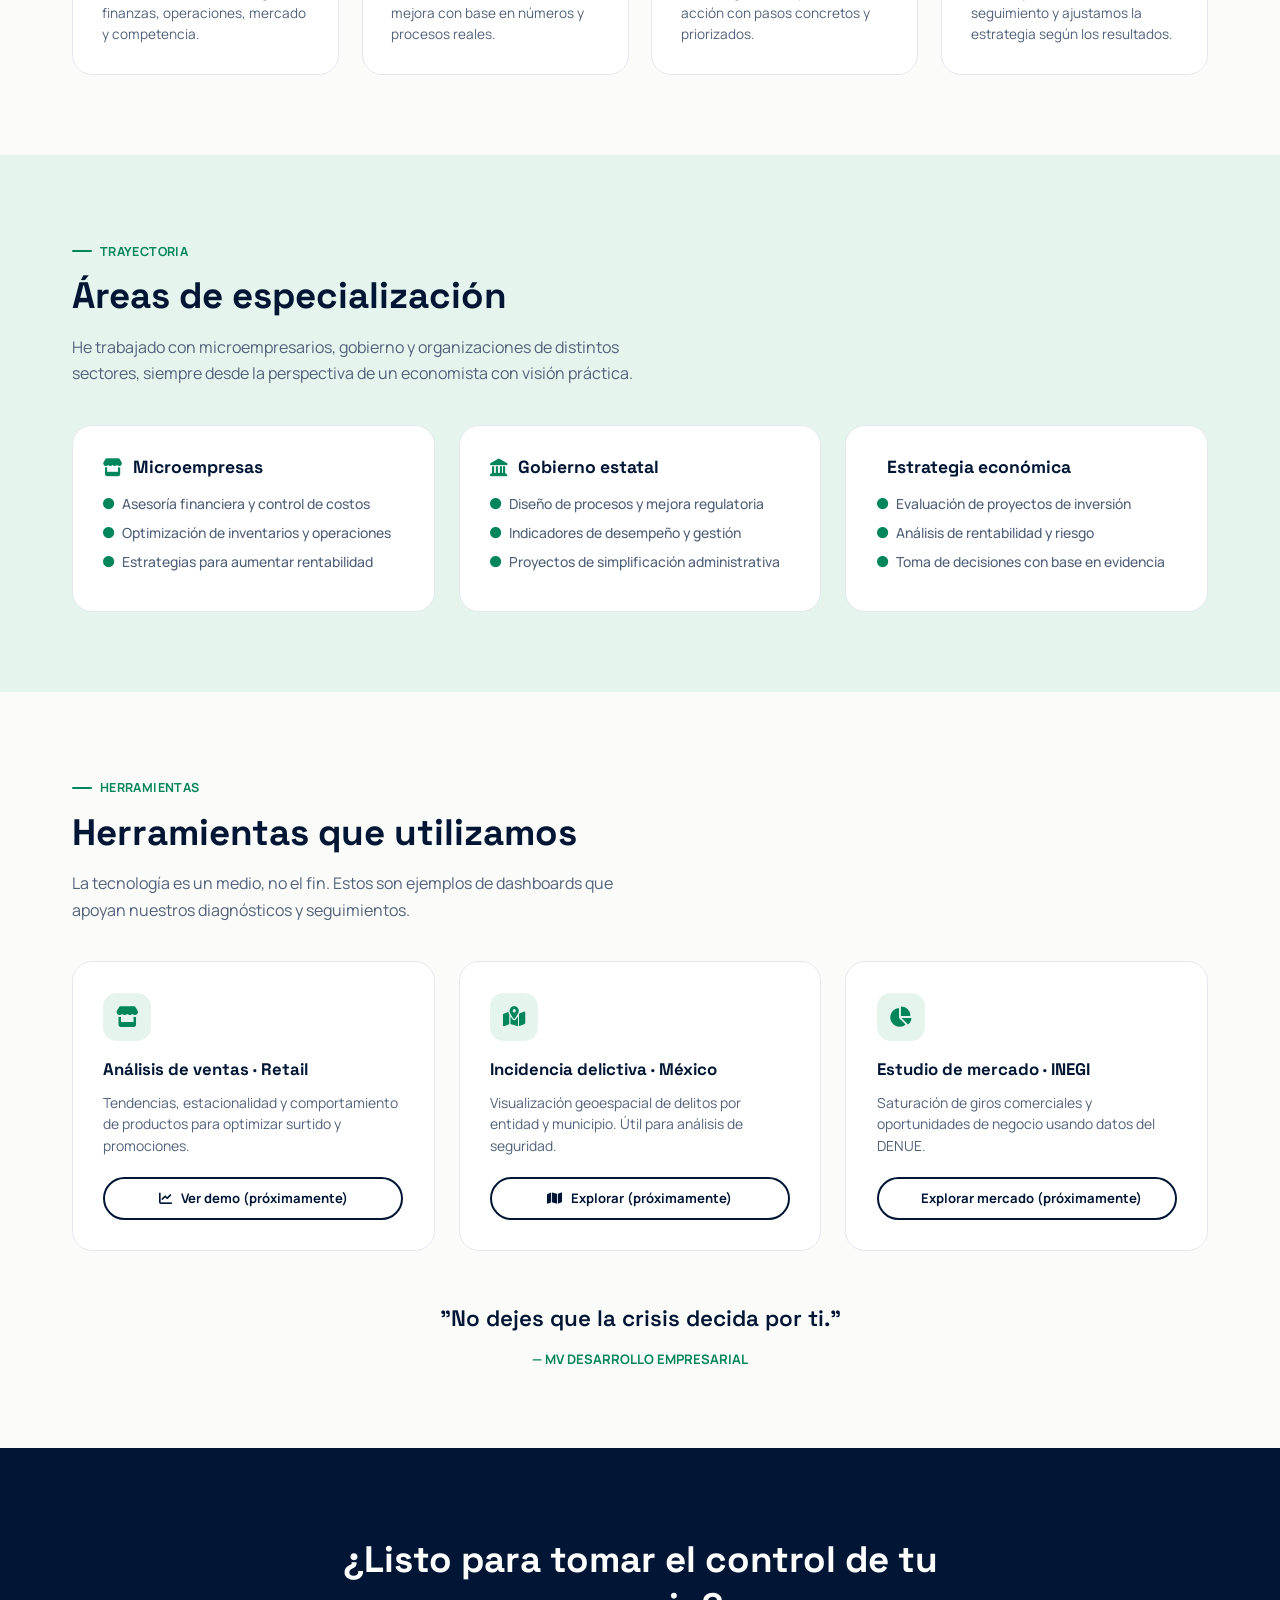
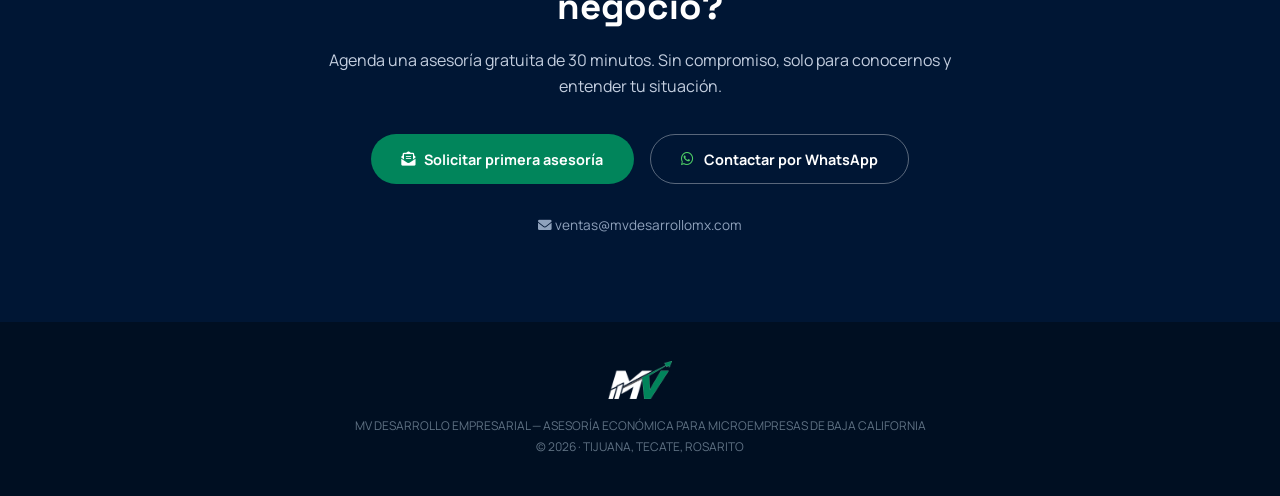
==== commit 89f6ddbb: "Update index.html" ====
--- a/index.html
+++ b/index.html
@@ -515,7 +515,7 @@
   <section id="metodologia" class="section">
     <div class="eyebrow-tag">CÓMO TRABAJAMOS</div>
     <h2 class="section-title">Nuestra metodología de trabajo</h2>
-    <p class="section-sub">Un proceso claro, transparente y enfocado en resultados. Así es como trabajamos contigo.</p>
+    <p class="section-sub">Claridad, transparencia y un enfoque implacable en tus resultados: así es nuestra forma de trabajar. Te ofrecemos un proceso ágil y sin ambigüedades, diseñado para que cada paso te acerque a tus metas.</p>
     <div class="method-steps">
       <div class="step"><span class="num">01</span><h4>Diagnóstico</h4><p>Analizamos a fondo tu negocio: finanzas, operaciones, mercado y competencia.</p></div>
       <div class="step"><span class="num">02</span><h4>Análisis financiero</h4><p>Identificamos las áreas de mejora con base en números y procesos reales.</p></div>
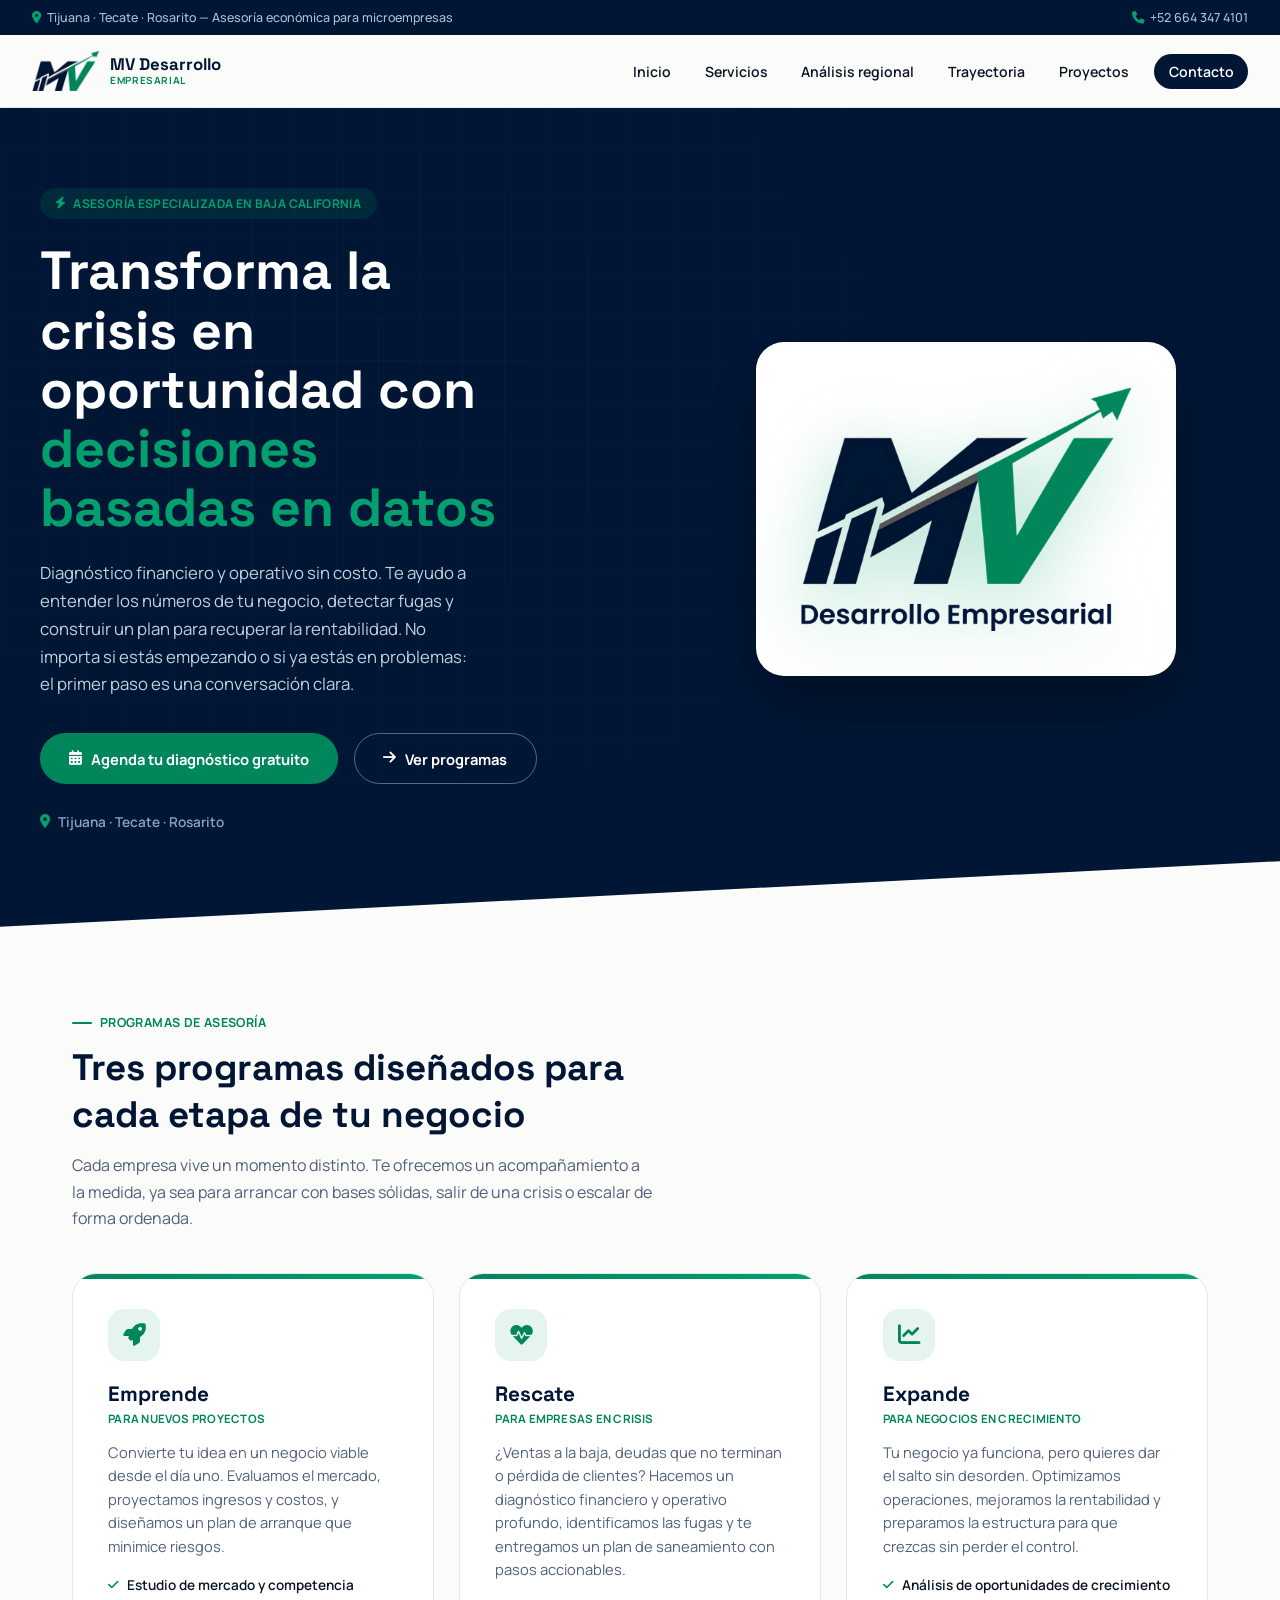
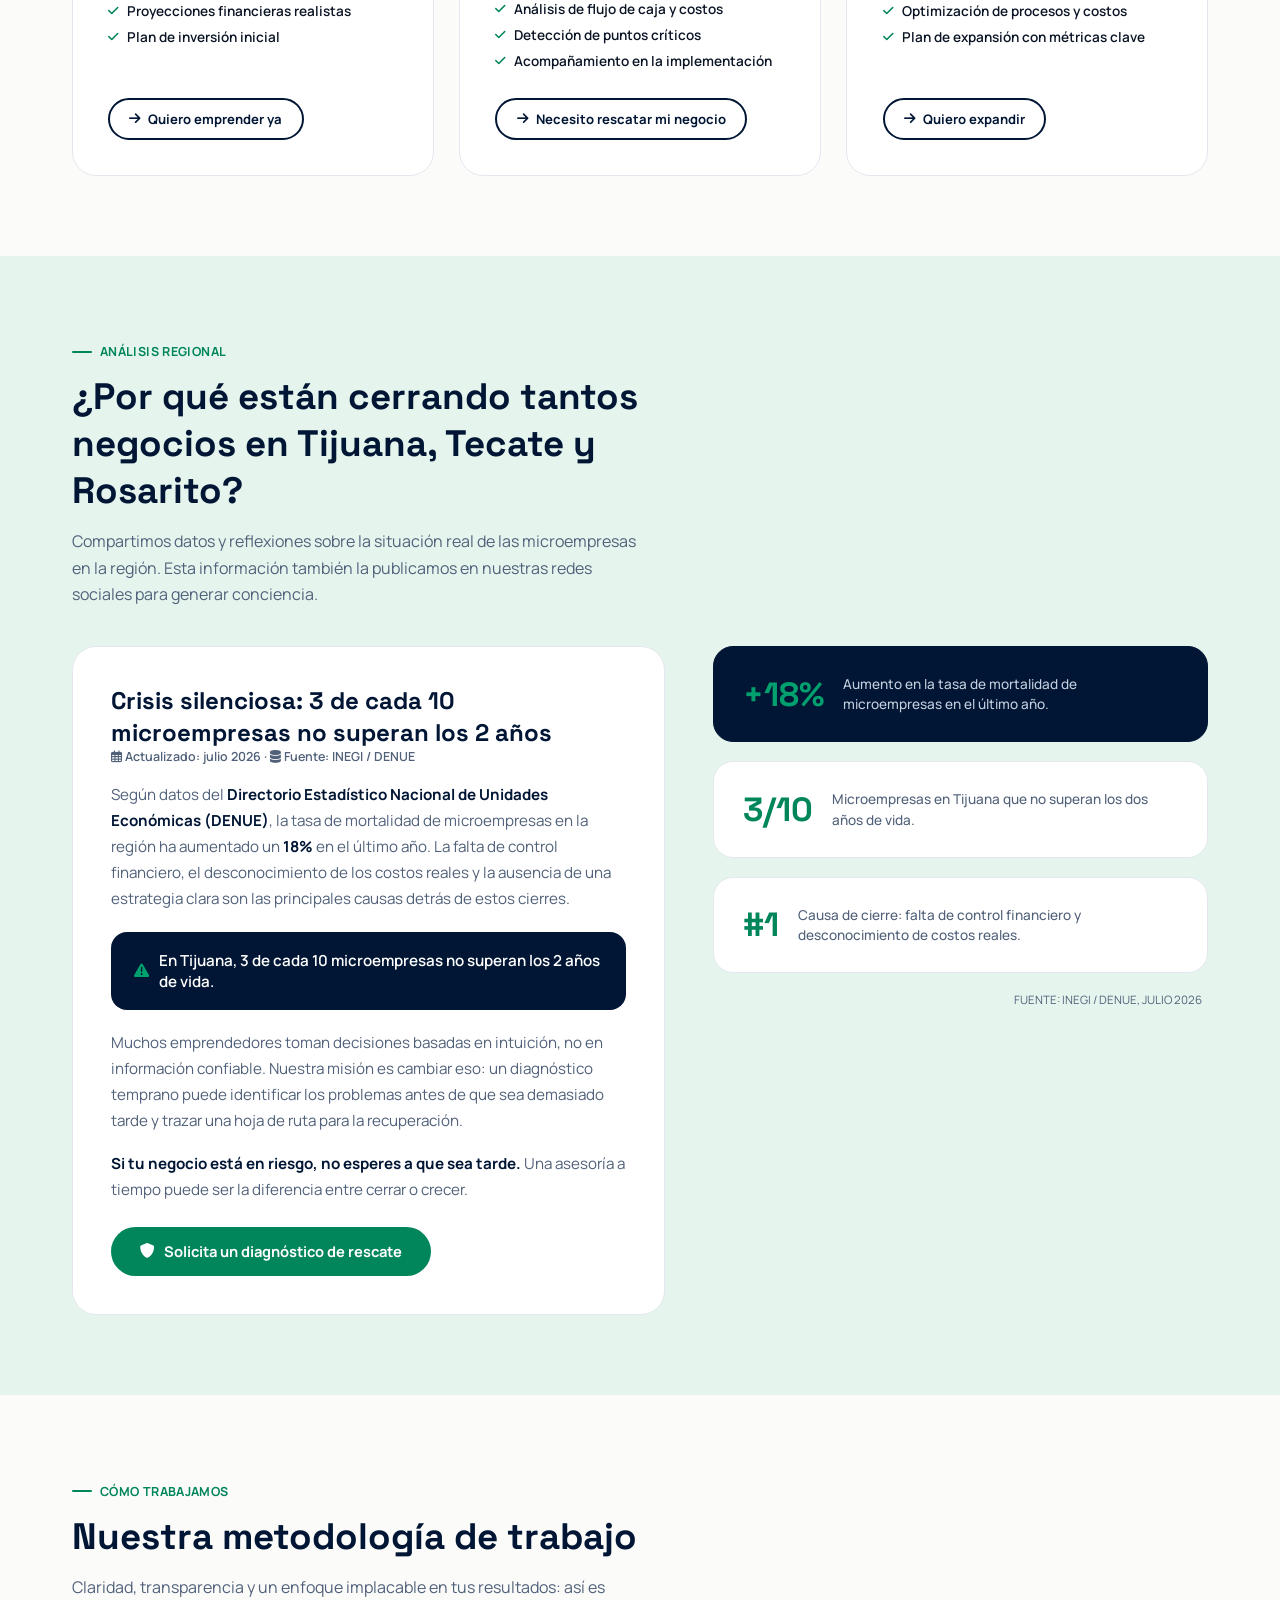
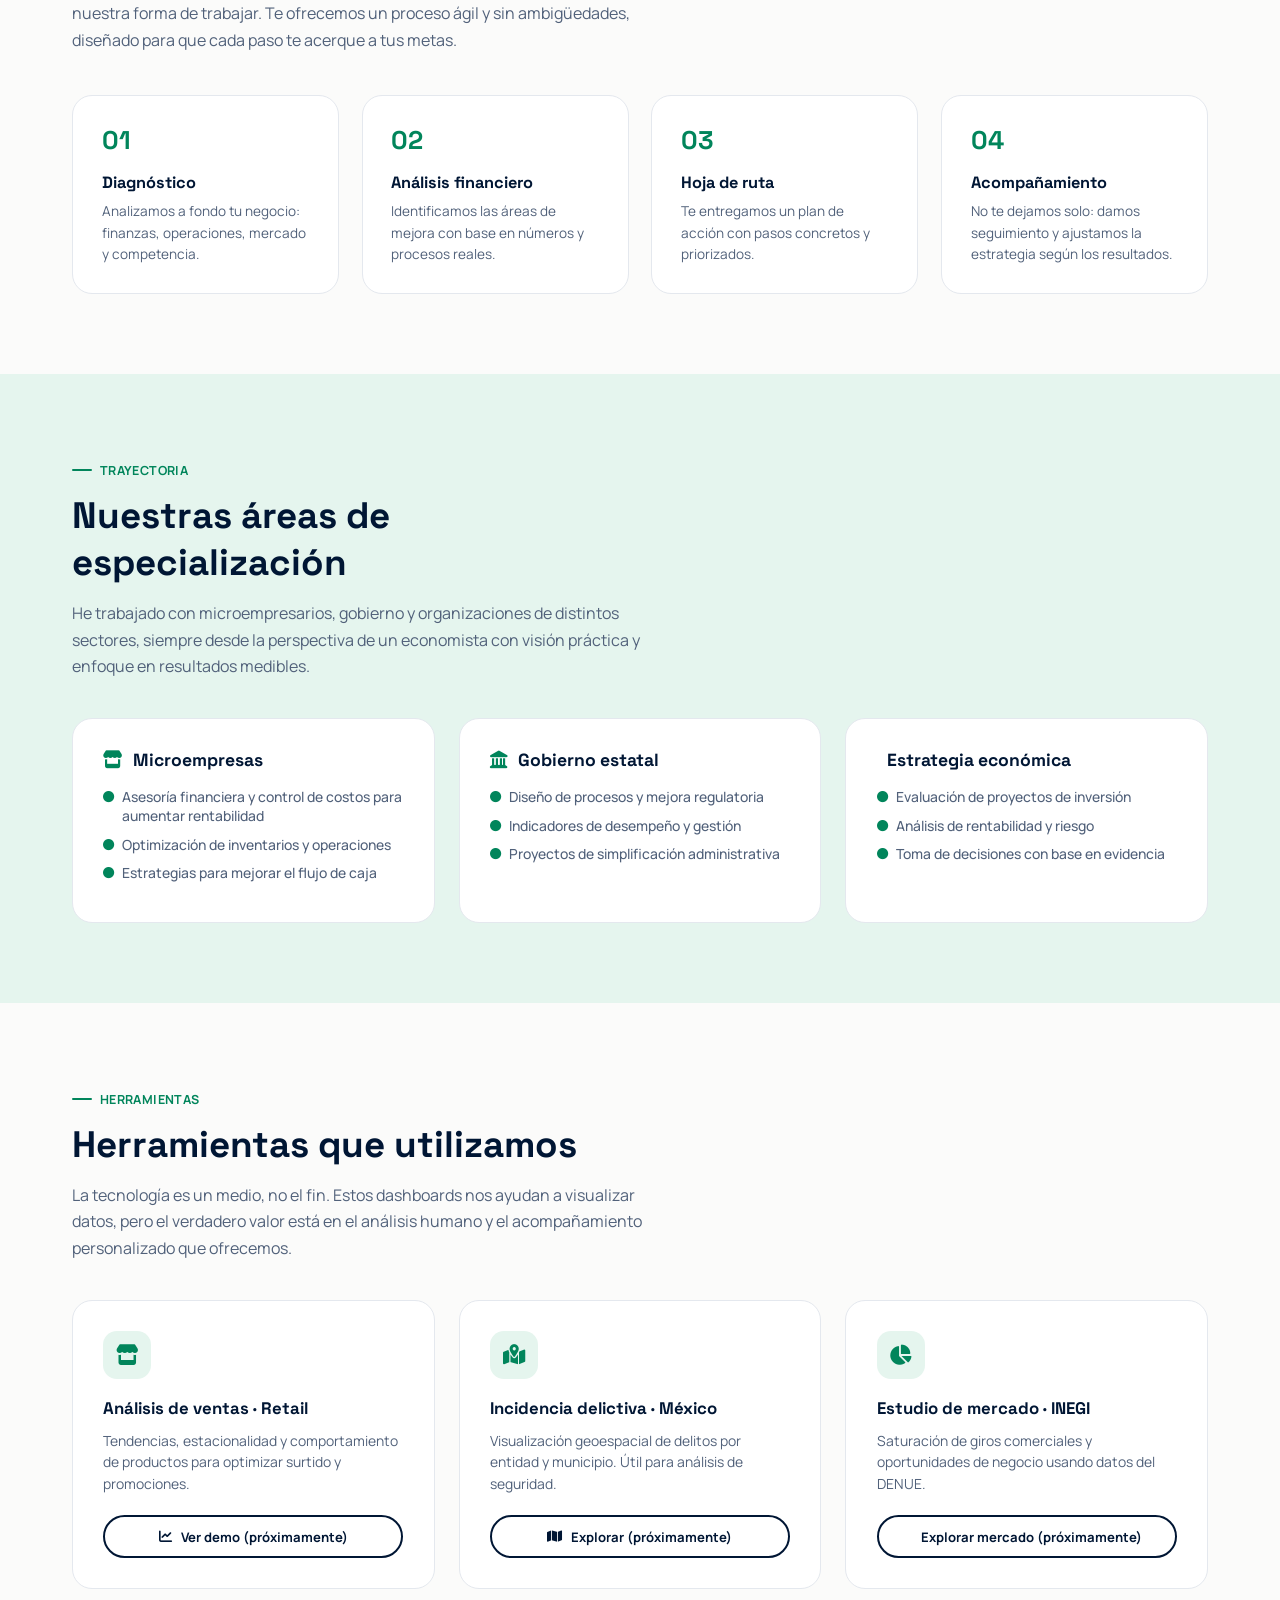
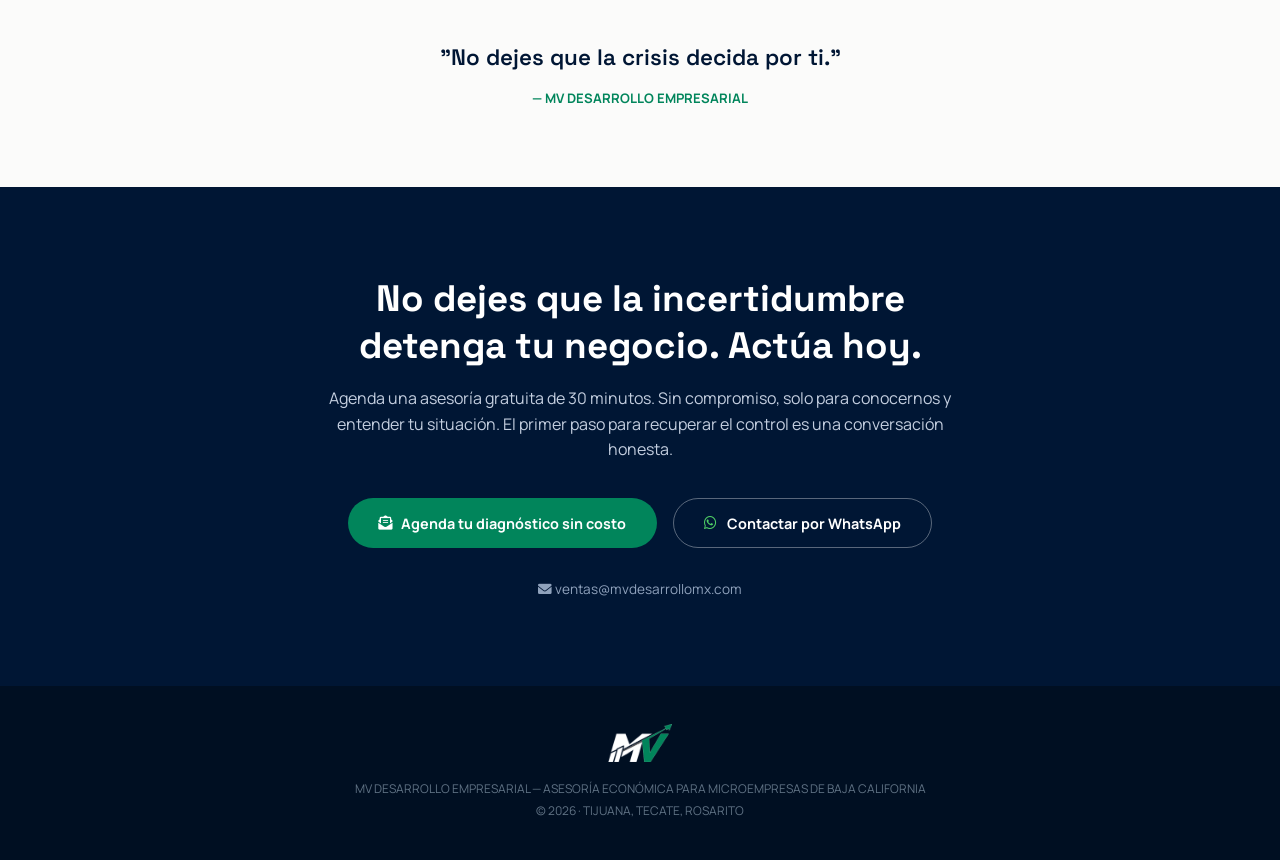
==== commit 8f8af727: "Rename deepseek_html_20260909_cba5ce.html to index.html" ====
--- a/index.html
+++ b/index.html
@@ -13,7 +13,6 @@
   <!-- ====== OPEN GRAPH ====== -->
   <meta property="og:title" content="Asesoría para microempresas en crisis | MV Desarrollo Empresarial" />
   <meta property="og:description" content="Diagnóstico financiero y operativo sin costo. Ayudamos a microempresarios a tomar decisiones estratégicas para rescatar o hacer crecer su negocio." />
-  <!-- ====== CAMBIA ESTA URL CUANDO TENGAS LA IMAGEN ====== -->
   <!-- <meta property="og:image" content="URL_DE_LA_IMAGEN_SOCIAL.jpg" /> -->
   <meta property="og:url" content="https://mvdesarrollomx.com/" />
   <meta property="og:type" content="website" />
@@ -52,6 +51,7 @@
   <link rel="stylesheet" href="https://cdnjs.cloudflare.com/ajax/libs/font-awesome/6.0.0-beta3/css/all.min.css" />
 
   <style>
+    /* (El CSS permanece igual, no lo modifico para no alargar) */
     :root{
       --navy:#001634;
       --navy-2:#052247;
@@ -398,14 +398,16 @@
     </nav>
   </header>
 
-  <!-- ===== HERO ===== -->
+  <!-- ===== HERO (MEJORADO) ===== -->
   <section id="inicio" class="hero">
     <div class="hero-bg-grid"></div>
     <div class="hero-inner">
       <div class="hero-text">
         <div class="eyebrow"><i class="fas fa-bolt"></i> ASESORÍA ESPECIALIZADA EN BAJA CALIFORNIA</div>
-        <h1>Impulsa tu negocio con <span class="accent">decisiones claras</span></h1>
-        <p>Te ayudo a entender las finanzas de tu negocio, optimizar tus procesos y tomar decisiones estratégicas con visión de futuro. Construyamos juntos un negocio sólido, rentable y sostenible.</p>
+        <!-- MEJORA: Título más enfocado en crisis + datos -->
+        <h1>Transforma la crisis en oportunidad con <span class="accent">decisiones basadas en datos</span></h1>
+        <!-- MEJORA: Texto más directo y con llamado a la acción implícito -->
+        <p>Diagnóstico financiero y operativo sin costo. Te ayudo a entender los números de tu negocio, detectar fugas y construir un plan para recuperar la rentabilidad. No importa si estás empezando o si ya estás en problemas: el primer paso es una conversación clara.</p>
         <div class="hero-actions">
           <a class="btn-primary" href="#contacto"><i class="fas fa-calendar-alt"></i> Agenda tu diagnóstico gratuito</a>
           <a class="btn-ghost" href="#servicios"><i class="fas fa-arrow-right"></i> Ver programas</a>
@@ -421,31 +423,34 @@
     </div>
   </section>
 
-  <!-- ===== SERVICIOS ===== -->
+  <!-- ===== SERVICIOS (MEJORADO) ===== -->
   <section id="servicios" class="section">
     <div class="eyebrow-tag">PROGRAMAS DE ASESORÍA</div>
-    <h2 class="section-title">Tres rutas, según el momento de tu empresa</h2>
-    <p class="section-sub">Cada negocio es único. Por eso diseñamos el trabajo según la etapa en la que se encuentra: arrancar, estabilizar o crecer.</p>
+    <!-- MEJORA: Título más claro -->
+    <h2 class="section-title">Tres programas diseñados para cada etapa de tu negocio</h2>
+    <p class="section-sub">Cada empresa vive un momento distinto. Te ofrecemos un acompañamiento a la medida, ya sea para arrancar con bases sólidas, salir de una crisis o escalar de forma ordenada.</p>
 
     <div class="services-grid">
       <article class="service-card">
         <div class="icon"><i class="fas fa-rocket"></i></div>
         <h3>Emprende</h3>
         <span class="tag">PARA NUEVOS PROYECTOS</span>
-        <p>Convertimos tu idea en un negocio viable. Analizamos el mercado, evaluamos la viabilidad financiera y diseñamos un plan de arranque claro y realista.</p>
+        <!-- MEJORA: Énfasis en resultados concretos -->
+        <p>Convierte tu idea en un negocio viable desde el día uno. Evaluamos el mercado, proyectamos ingresos y costos, y diseñamos un plan de arranque que minimice riesgos.</p>
         <ul>
           <li><i class="fas fa-check"></i> Estudio de mercado y competencia</li>
-          <li><i class="fas fa-check"></i> Proyecciones financieras</li>
+          <li><i class="fas fa-check"></i> Proyecciones financieras realistas</li>
           <li><i class="fas fa-check"></i> Plan de inversión inicial</li>
         </ul>
-        <a href="#contacto" class="btn-outline-sm"><i class="fas fa-arrow-right"></i> Quiero emprender</a>
+        <a href="#contacto" class="btn-outline-sm"><i class="fas fa-arrow-right"></i> Quiero emprender ya</a>
       </article>
 
       <article class="service-card">
         <div class="icon"><i class="fas fa-heart-pulse"></i></div>
         <h3>Rescate</h3>
         <span class="tag">PARA EMPRESAS EN CRISIS</span>
-        <p>¿Tu negocio está perdiendo dinero o clientes? Hacemos un diagnóstico financiero y operativo profundo, identificamos las fugas y entregamos un plan de saneamiento con pasos concretos.</p>
+        <!-- MEJORA: Lenguaje más empático y orientado a solución -->
+        <p>¿Ventas a la baja, deudas que no terminan o pérdida de clientes? Hacemos un diagnóstico financiero y operativo profundo, identificamos las fugas y te entregamos un plan de saneamiento con pasos accionables.</p>
         <ul>
           <li><i class="fas fa-check"></i> Análisis de flujo de caja y costos</li>
           <li><i class="fas fa-check"></i> Detección de puntos críticos</li>
@@ -458,7 +463,8 @@
         <div class="icon"><i class="fas fa-chart-line"></i></div>
         <h3>Expande</h3>
         <span class="tag">PARA NEGOCIOS EN CRECIMIENTO</span>
-        <p>Tu negocio ya funciona, pero quieres dar el salto. Te ayudo a escalar de forma ordenada: optimizando operaciones, mejorando la rentabilidad y preparando la estructura para crecer.</p>
+        <!-- MEJORA: Más enfoque en crecimiento ordenado -->
+        <p>Tu negocio ya funciona, pero quieres dar el salto sin desorden. Optimizamos operaciones, mejoramos la rentabilidad y preparamos la estructura para que crezcas sin perder el control.</p>
         <ul>
           <li><i class="fas fa-check"></i> Análisis de oportunidades de crecimiento</li>
           <li><i class="fas fa-check"></i> Optimización de procesos y costos</li>
@@ -469,16 +475,17 @@
     </div>
   </section>
 
-  <!-- ===== ANÁLISIS REGIONAL ===== -->
+  <!-- ===== ANÁLISIS REGIONAL (MEJORADO) ===== -->
   <section id="analisis-regional" class="section-alt">
     <div class="section-inner section">
       <div class="eyebrow-tag">ANÁLISIS REGIONAL</div>
-      <h2 class="section-title">Cierre de negocios en Baja California</h2>
-      <p class="section-sub">Compartimos datos y reflexiones sobre la situación real de las microempresas en Tijuana, Tecate y Rosarito. Información que publicamos también en nuestras redes sociales.</p>
+      <!-- MEJORA: Título más atractivo -->
+      <h2 class="section-title">¿Por qué están cerrando tantos negocios en Tijuana, Tecate y Rosarito?</h2>
+      <p class="section-sub">Compartimos datos y reflexiones sobre la situación real de las microempresas en la región. Esta información también la publicamos en nuestras redes sociales para generar conciencia.</p>
 
       <div class="analysis-wrap">
         <article class="blog-article" itemscope itemtype="https://schema.org/Article">
-          <h3 itemprop="headline">¿Por qué están cerrando tantos negocios en Tijuana, Tecate y Rosarito?</h3>
+          <h3 itemprop="headline">Crisis silenciosa: 3 de cada 10 microempresas no superan los 2 años</h3>
           <span class="meta"><i class="far fa-calendar-alt"></i> Actualizado: julio 2026 · <i class="fas fa-database"></i> Fuente: INEGI / DENUE</span>
 
           <p>Según datos del <strong>Directorio Estadístico Nacional de Unidades Económicas (DENUE)</strong>, la tasa de mortalidad de microempresas en la región ha aumentado un <strong>18%</strong> en el último año. La falta de control financiero, el desconocimiento de los costos reales y la ausencia de una estrategia clara son las principales causas detrás de estos cierres.</p>
@@ -487,7 +494,8 @@
 
           <p>Muchos emprendedores toman decisiones basadas en intuición, no en información confiable. Nuestra misión es cambiar eso: un diagnóstico temprano puede identificar los problemas antes de que sea demasiado tarde y trazar una hoja de ruta para la recuperación.</p>
 
-          <p><strong>¿Tu negocio está en riesgo?</strong> No esperes a que sea tarde. Una asesoría a tiempo puede ser la diferencia entre cerrar o crecer.</p>
+          <!-- MEJORA: Frase de cierre más contundente -->
+          <p><strong>Si tu negocio está en riesgo, no esperes a que sea tarde.</strong> Una asesoría a tiempo puede ser la diferencia entre cerrar o crecer.</p>
 
           <a href="#contacto" class="btn-primary"><i class="fas fa-shield-alt"></i> Solicita un diagnóstico de rescate</a>
         </article>
@@ -511,7 +519,7 @@
     </div>
   </section>
 
-  <!-- ===== METODOLOGÍA ===== -->
+  <!-- ===== METODOLOGÍA (ya mejorada, solo pequeños ajustes de fluidez) ===== -->
   <section id="metodologia" class="section">
     <div class="eyebrow-tag">CÓMO TRABAJAMOS</div>
     <h2 class="section-title">Nuestra metodología de trabajo</h2>
@@ -524,19 +532,20 @@
     </div>
   </section>
 
-  <!-- ===== EXPERIENCIA ===== -->
+  <!-- ===== EXPERIENCIA (MEJORADO) ===== -->
   <section id="experiencia" class="section-alt">
     <div class="section-inner section">
       <div class="eyebrow-tag">TRAYECTORIA</div>
-      <h2 class="section-title">Áreas de especialización</h2>
-      <p class="section-sub">He trabajado con microempresarios, gobierno y organizaciones de distintos sectores, siempre desde la perspectiva de un economista con visión práctica.</p>
+      <!-- MEJORA: Título más directo -->
+      <h2 class="section-title">Nuestras áreas de especialización</h2>
+      <p class="section-sub">He trabajado con microempresarios, gobierno y organizaciones de distintos sectores, siempre desde la perspectiva de un economista con visión práctica y enfoque en resultados medibles.</p>
       <div class="exp-grid">
         <div class="exp-item">
           <h3><i class="fas fa-store"></i> Microempresas</h3>
           <ul>
-            <li><i class="fas fa-circle"></i> Asesoría financiera y control de costos</li>
+            <li><i class="fas fa-circle"></i> Asesoría financiera y control de costos para aumentar rentabilidad</li>
             <li><i class="fas fa-circle"></i> Optimización de inventarios y operaciones</li>
-            <li><i class="fas fa-circle"></i> Estrategias para aumentar rentabilidad</li>
+            <li><i class="fas fa-circle"></i> Estrategias para mejorar el flujo de caja</li>
           </ul>
         </div>
         <div class="exp-item">
@@ -559,11 +568,12 @@
     </div>
   </section>
 
-  <!-- ===== DASHBOARDS / PROYECTOS ===== -->
+  <!-- ===== DASHBOARDS / PROYECTOS (MEJORADO) ===== -->
   <section id="dashboards" class="section">
     <div class="eyebrow-tag">HERRAMIENTAS</div>
     <h2 class="section-title">Herramientas que utilizamos</h2>
-    <p class="section-sub">La tecnología es un medio, no el fin. Estos son ejemplos de dashboards que apoyan nuestros diagnósticos y seguimientos.</p>
+    <!-- MEJORA: Explicación de que son un medio, no el fin -->
+    <p class="section-sub">La tecnología es un medio, no el fin. Estos dashboards nos ayudan a visualizar datos, pero el verdadero valor está en el análisis humano y el acompañamiento personalizado que ofrecemos.</p>
     <div class="dashboard-grid">
       <div class="dashboard-card">
         <div class="dash-icon"><i class="fas fa-store"></i></div>
@@ -590,14 +600,16 @@
     </div>
   </section>
 
-  <!-- ===== CONTACTO ===== -->
+  <!-- ===== CONTACTO (MEJORADO) ===== -->
   <section id="contacto" class="cta-dark">
     <div class="inner">
-      <h2>¿Listo para tomar el control de tu negocio?</h2>
-      <p>Agenda una asesoría gratuita de 30 minutos. Sin compromiso, solo para conocernos y entender tu situación.</p>
+      <!-- MEJORA: Título más urgente y emocional -->
+      <h2>No dejes que la incertidumbre detenga tu negocio. Actúa hoy.</h2>
+      <p>Agenda una asesoría gratuita de 30 minutos. Sin compromiso, solo para conocernos y entender tu situación. El primer paso para recuperar el control es una conversación honesta.</p>
       <div class="cta-actions">
+        <!-- MEJORA: Texto del botón más claro -->
         <a class="btn-light" href="https://docs.google.com/forms/d/e/1FAIpQLScHEDbeNIbyEvl_tKu0rZnThoKCTf6uBNDmBncY0P4zo2Hojg/viewform?pli=1" target="_blank">
-          <i class="fas fa-envelope-open-text"></i> Solicitar primera asesoría
+          <i class="fas fa-envelope-open-text"></i> Agenda tu diagnóstico sin costo
         </a>
         <a class="btn-whatsapp" href="https://wa.me/526643474101?text=Hola%2C%20me%20interesa%20recibir%20asesor%C3%ADa%20para%20mi%20negocio" target="_blank">
           <i class="fab fa-whatsapp"></i> Contactar por WhatsApp
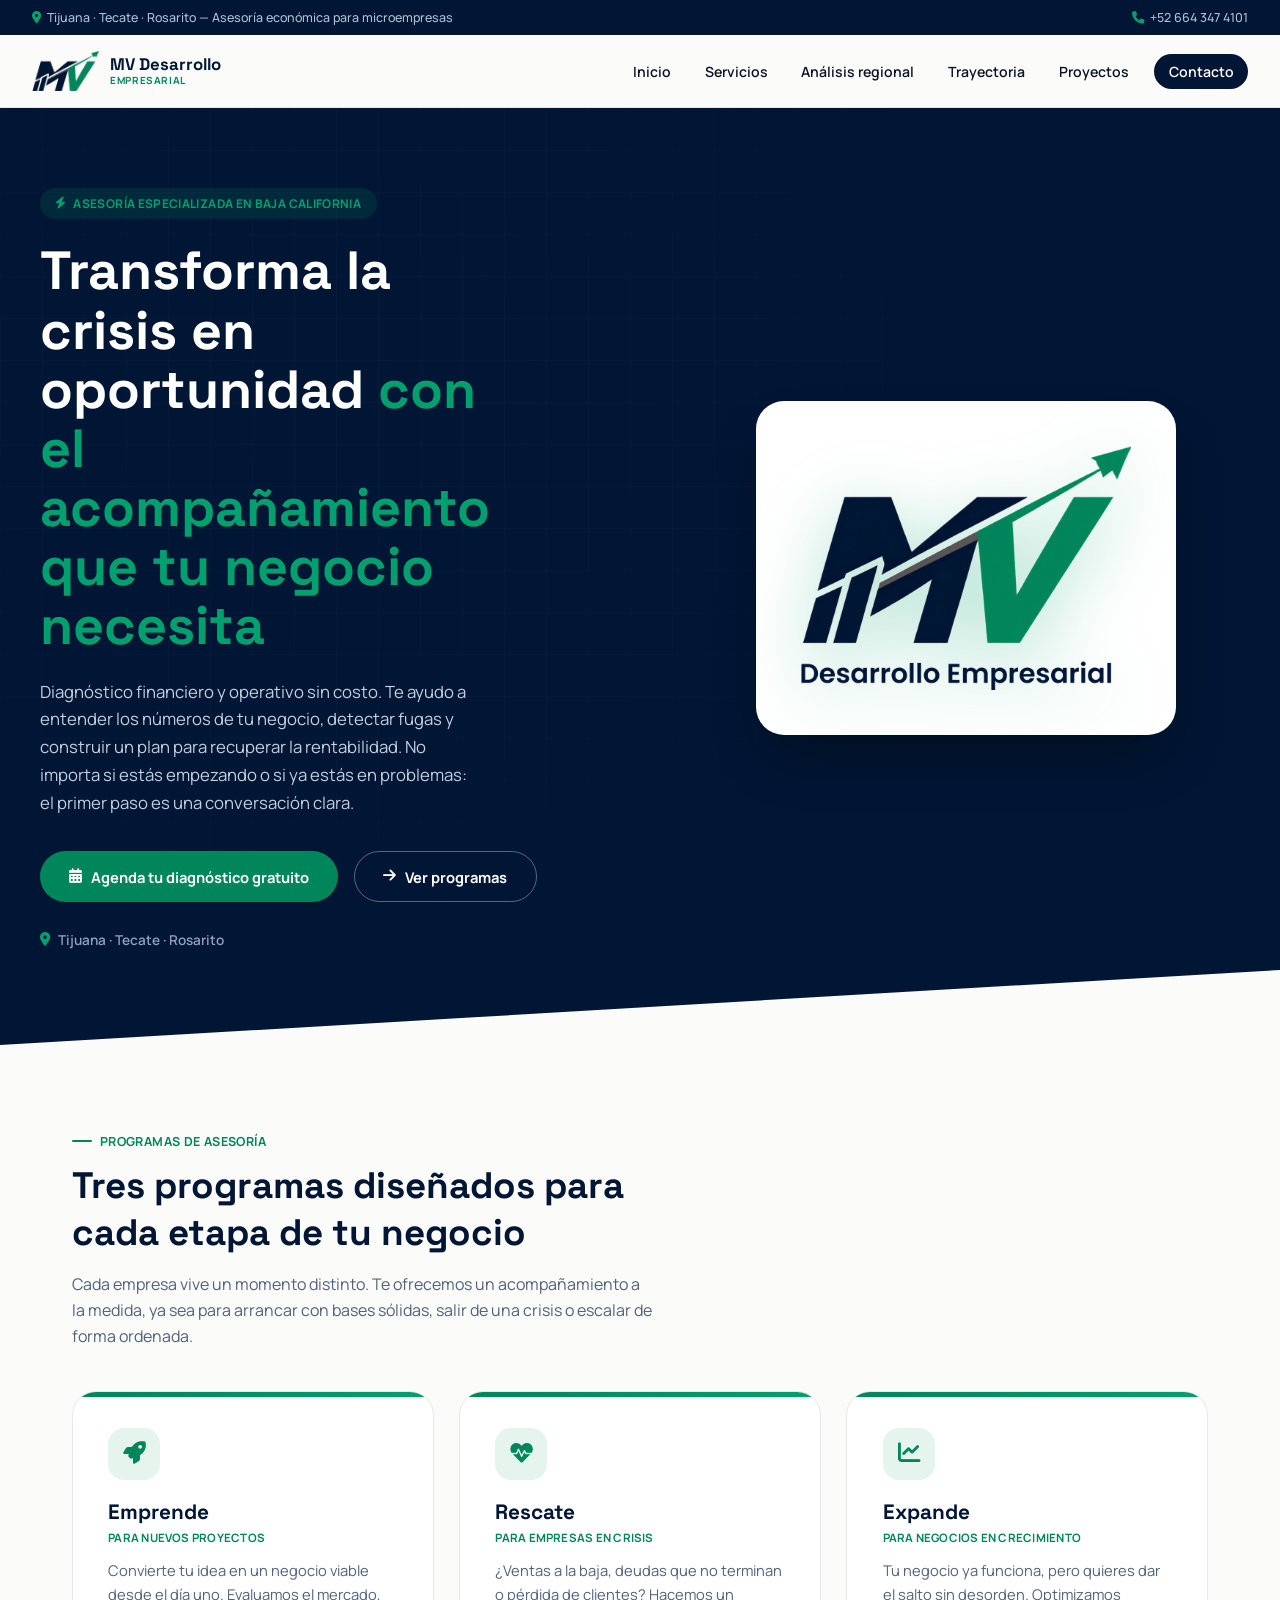
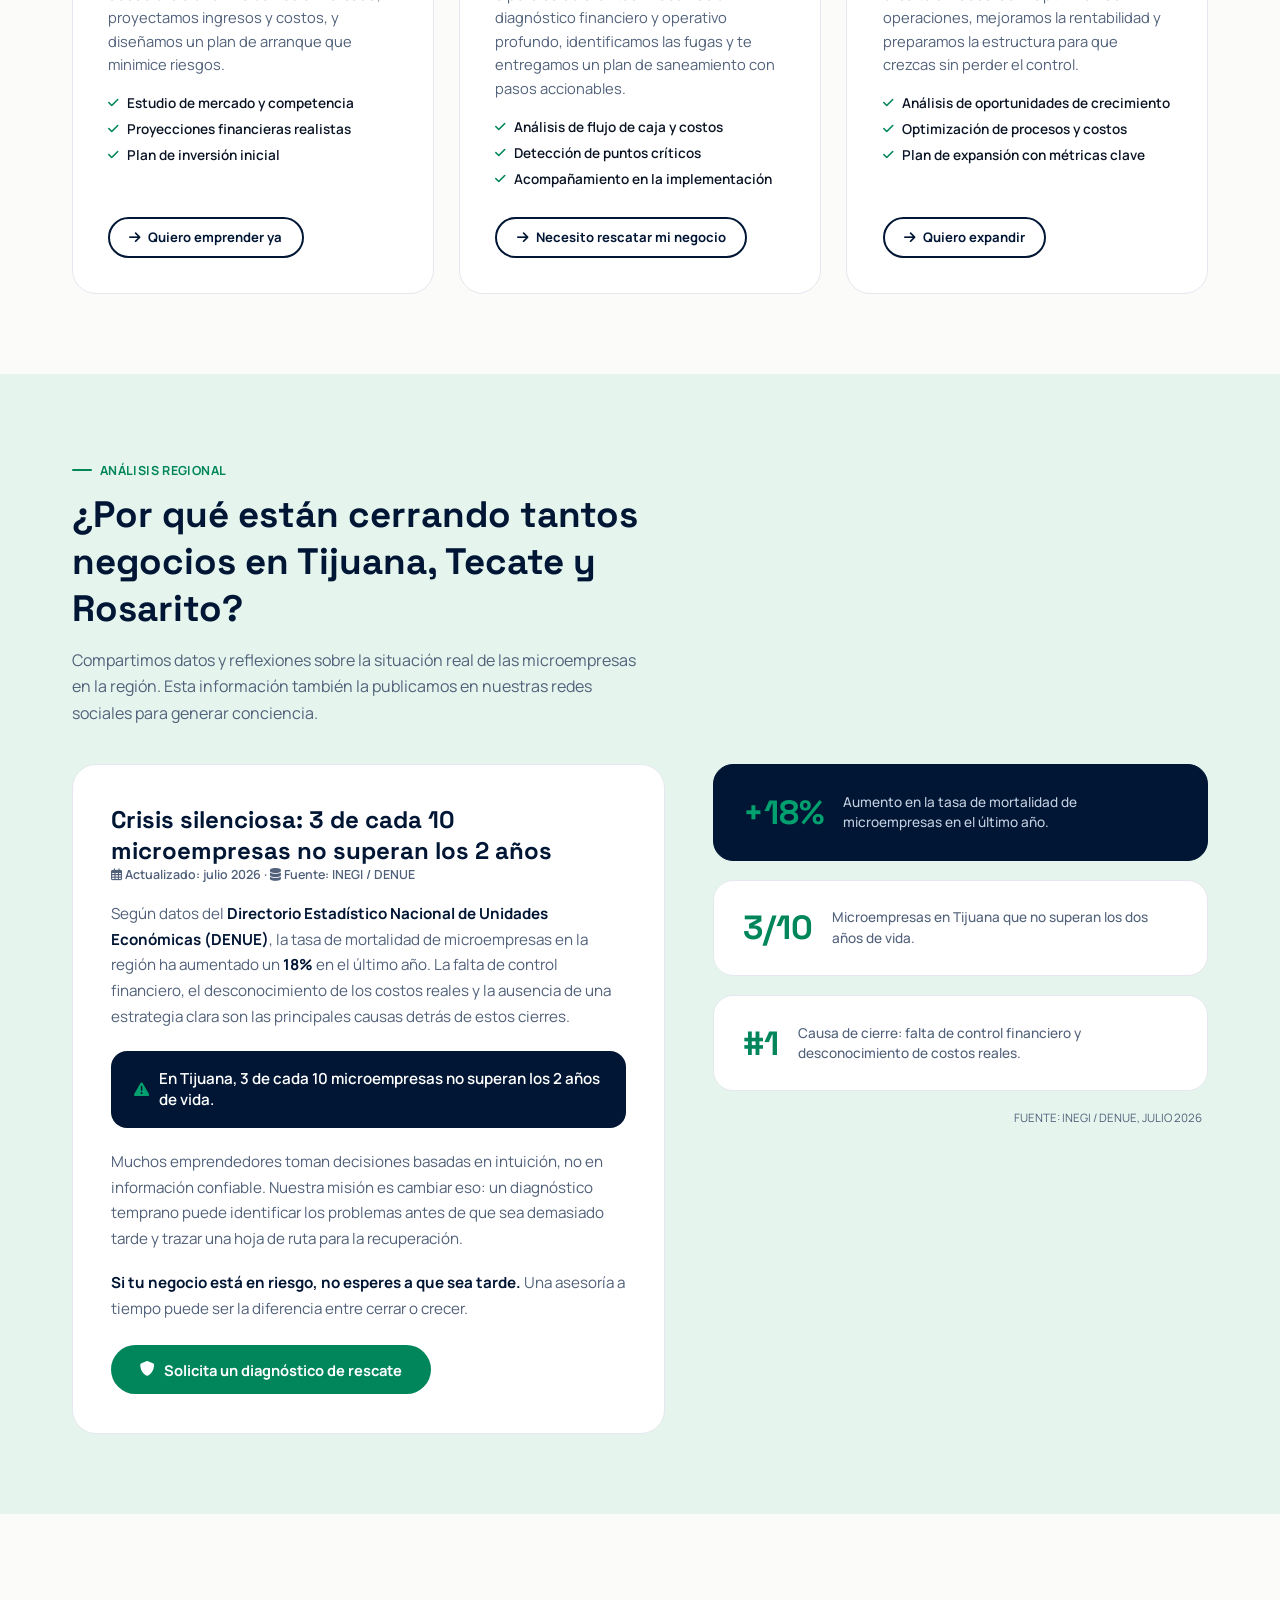
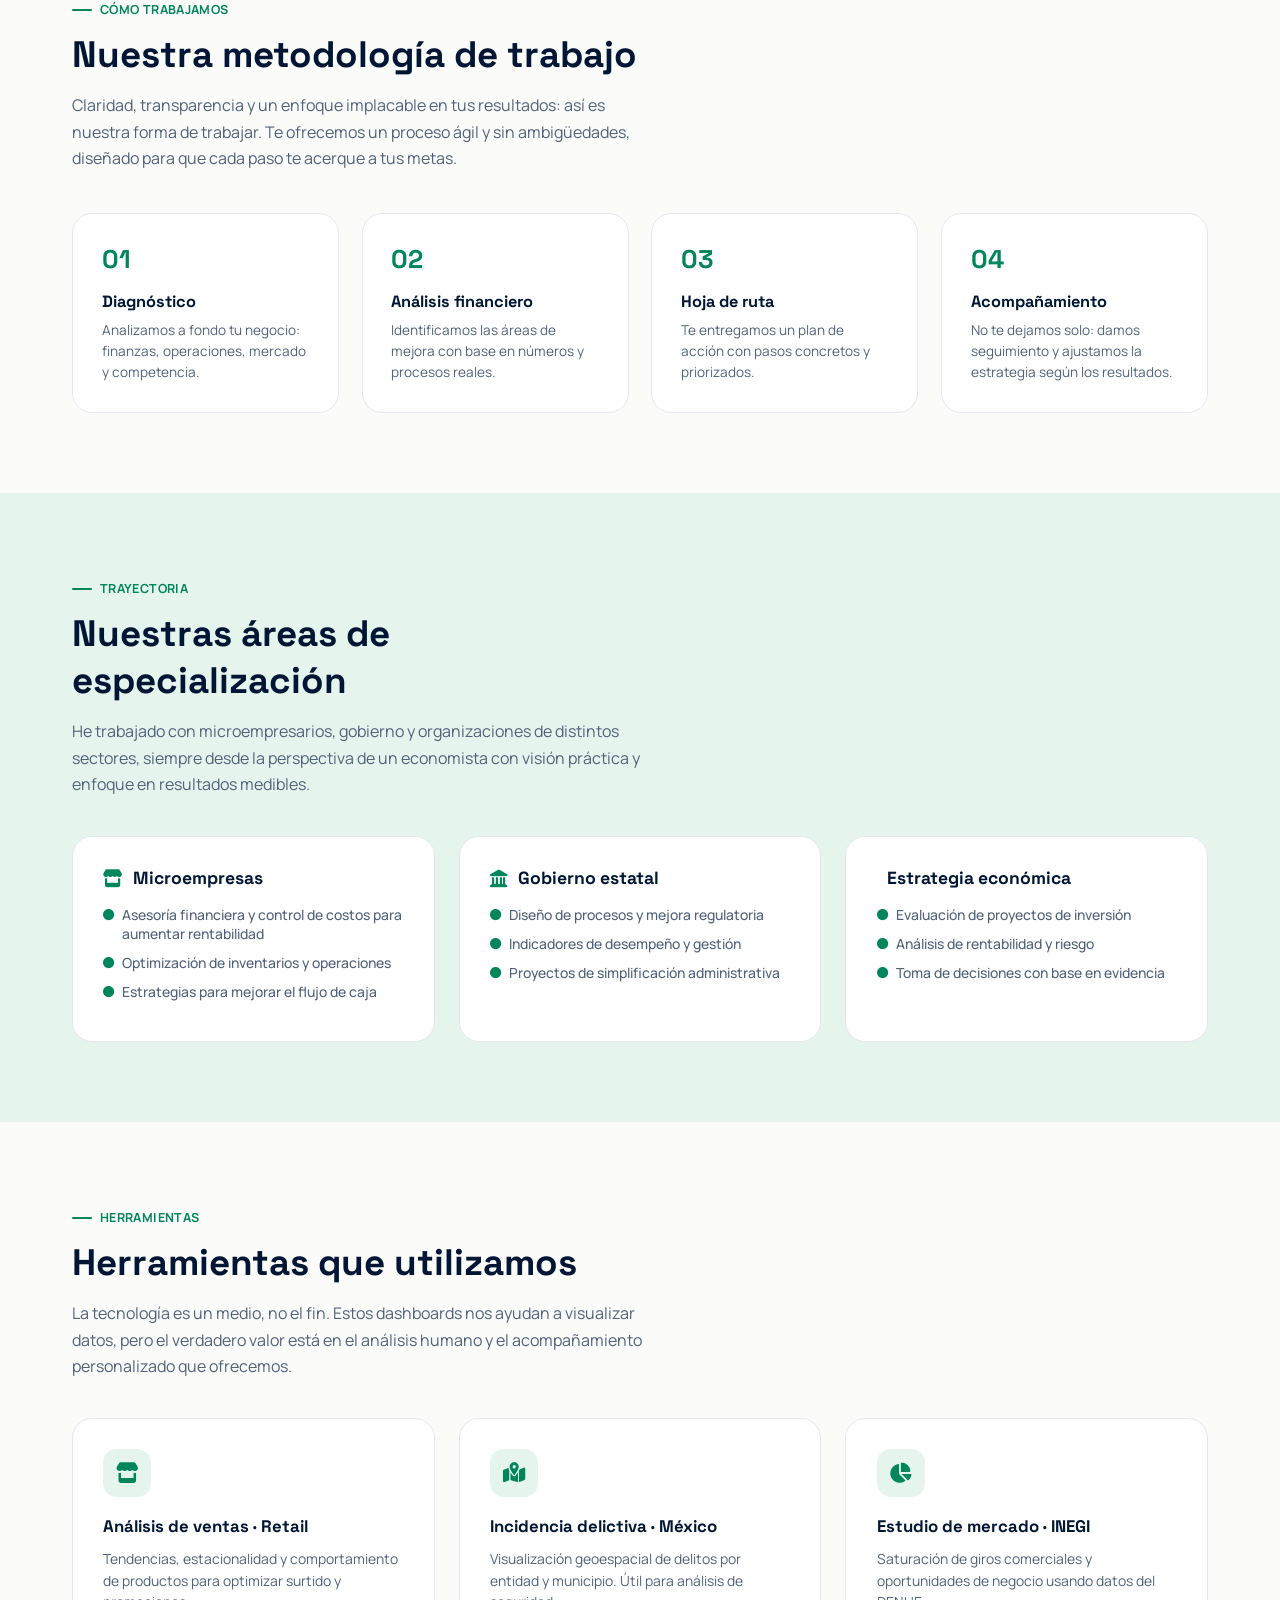
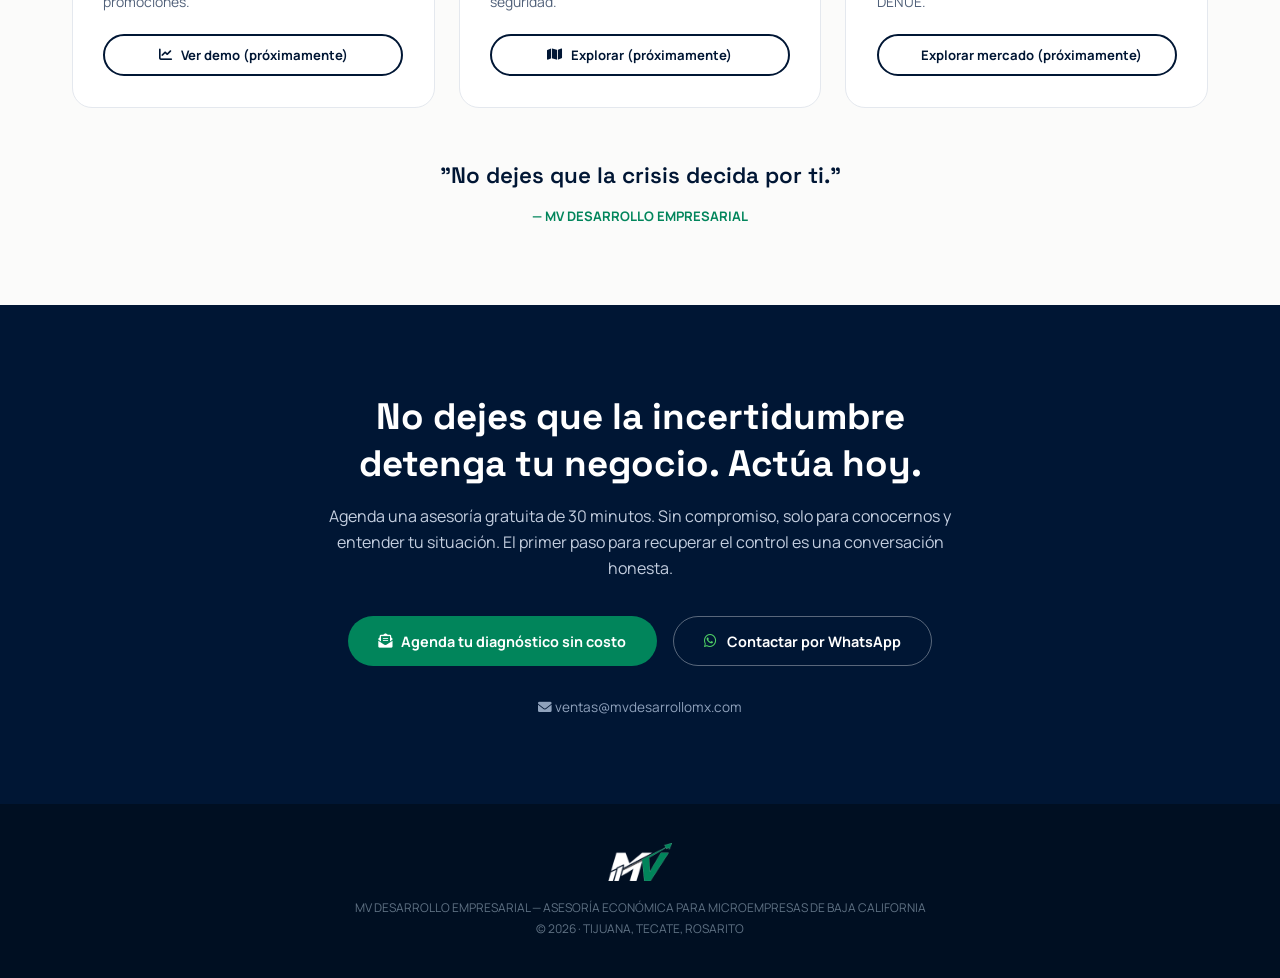
==== commit 99d3e64c: "Revise heading for clearer business support message Updated the main heading to emphasize business s" ====
--- a/index.html
+++ b/index.html
@@ -405,7 +405,7 @@
       <div class="hero-text">
         <div class="eyebrow"><i class="fas fa-bolt"></i> ASESORÍA ESPECIALIZADA EN BAJA CALIFORNIA</div>
         <!-- MEJORA: Título más enfocado en crisis + datos -->
-        <h1>Transforma la crisis en oportunidad con <span class="accent">decisiones basadas en datos</span></h1>
+        <h1>Transforma la crisis en oportunidad  <span class="accent">con el acompañamiento que tu negocio necesita</span></h1>
         <!-- MEJORA: Texto más directo y con llamado a la acción implícito -->
         <p>Diagnóstico financiero y operativo sin costo. Te ayudo a entender los números de tu negocio, detectar fugas y construir un plan para recuperar la rentabilidad. No importa si estás empezando o si ya estás en problemas: el primer paso es una conversación clara.</p>
         <div class="hero-actions">
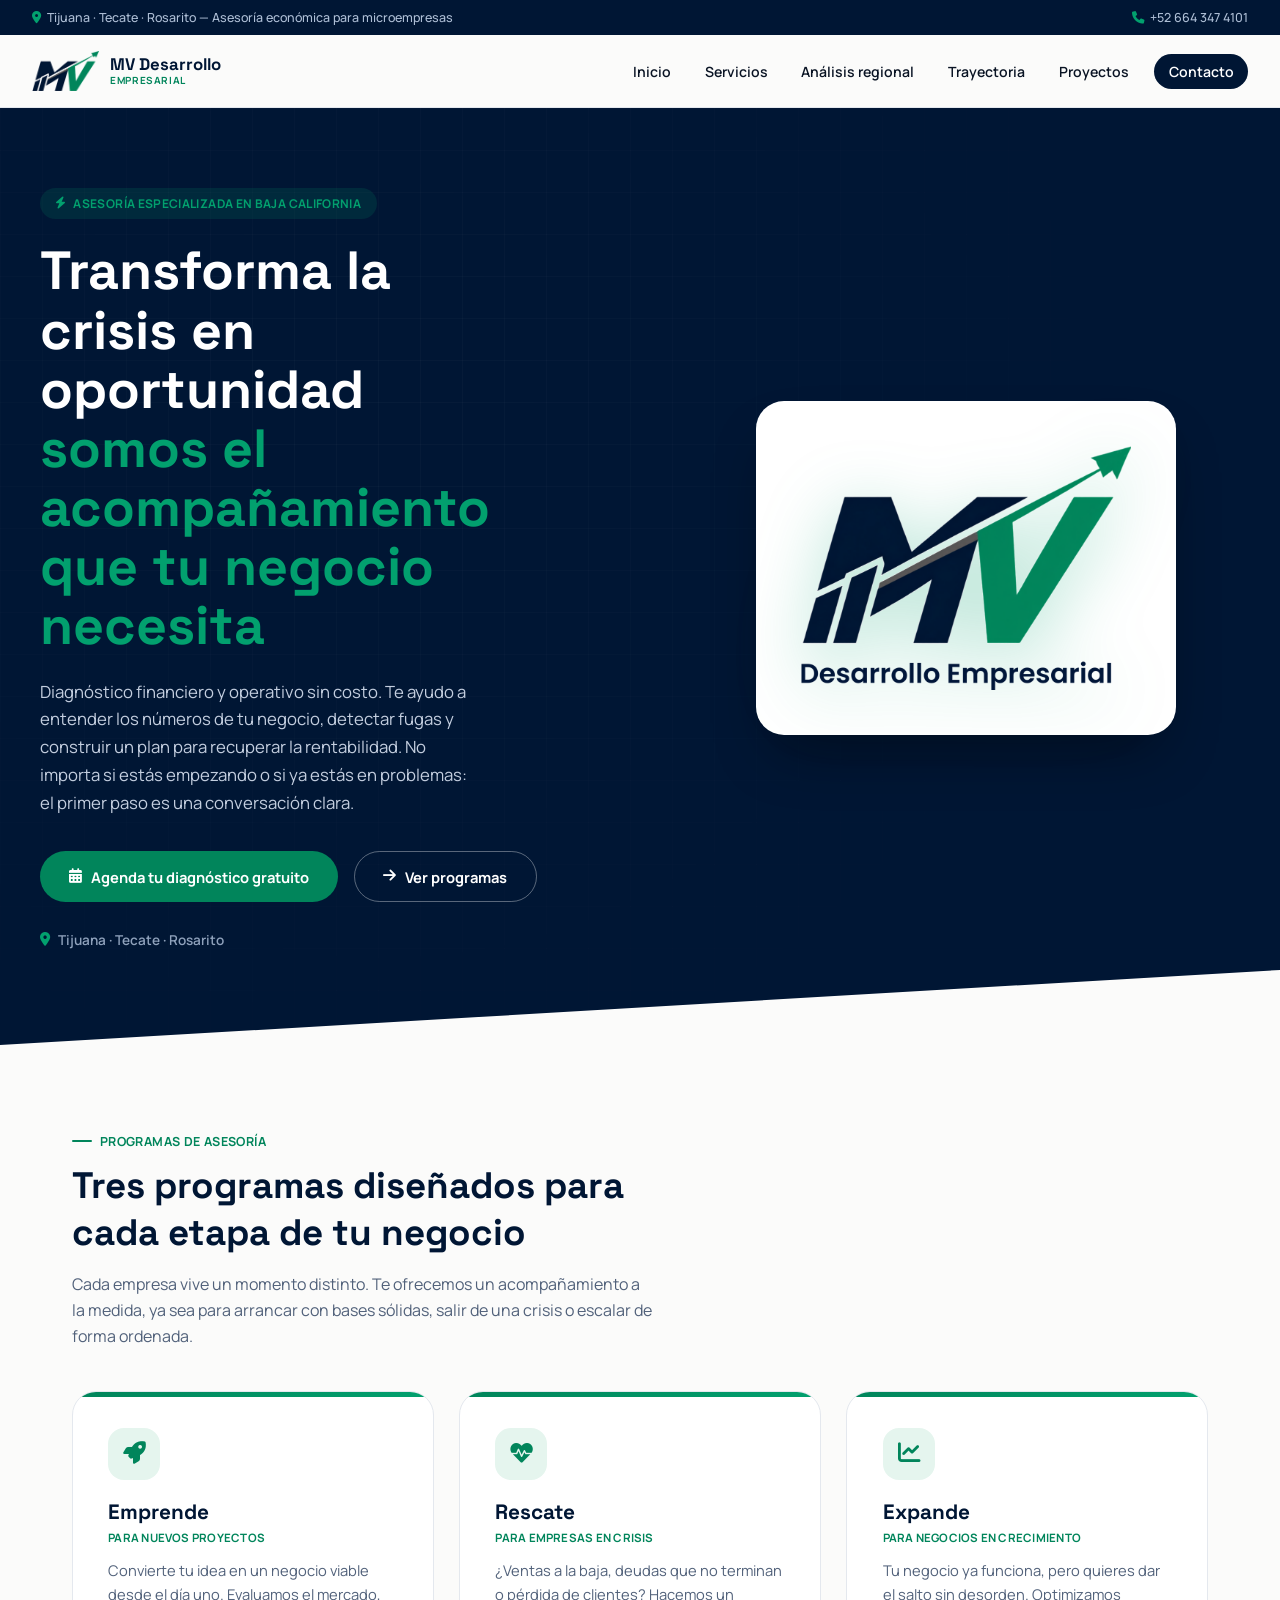
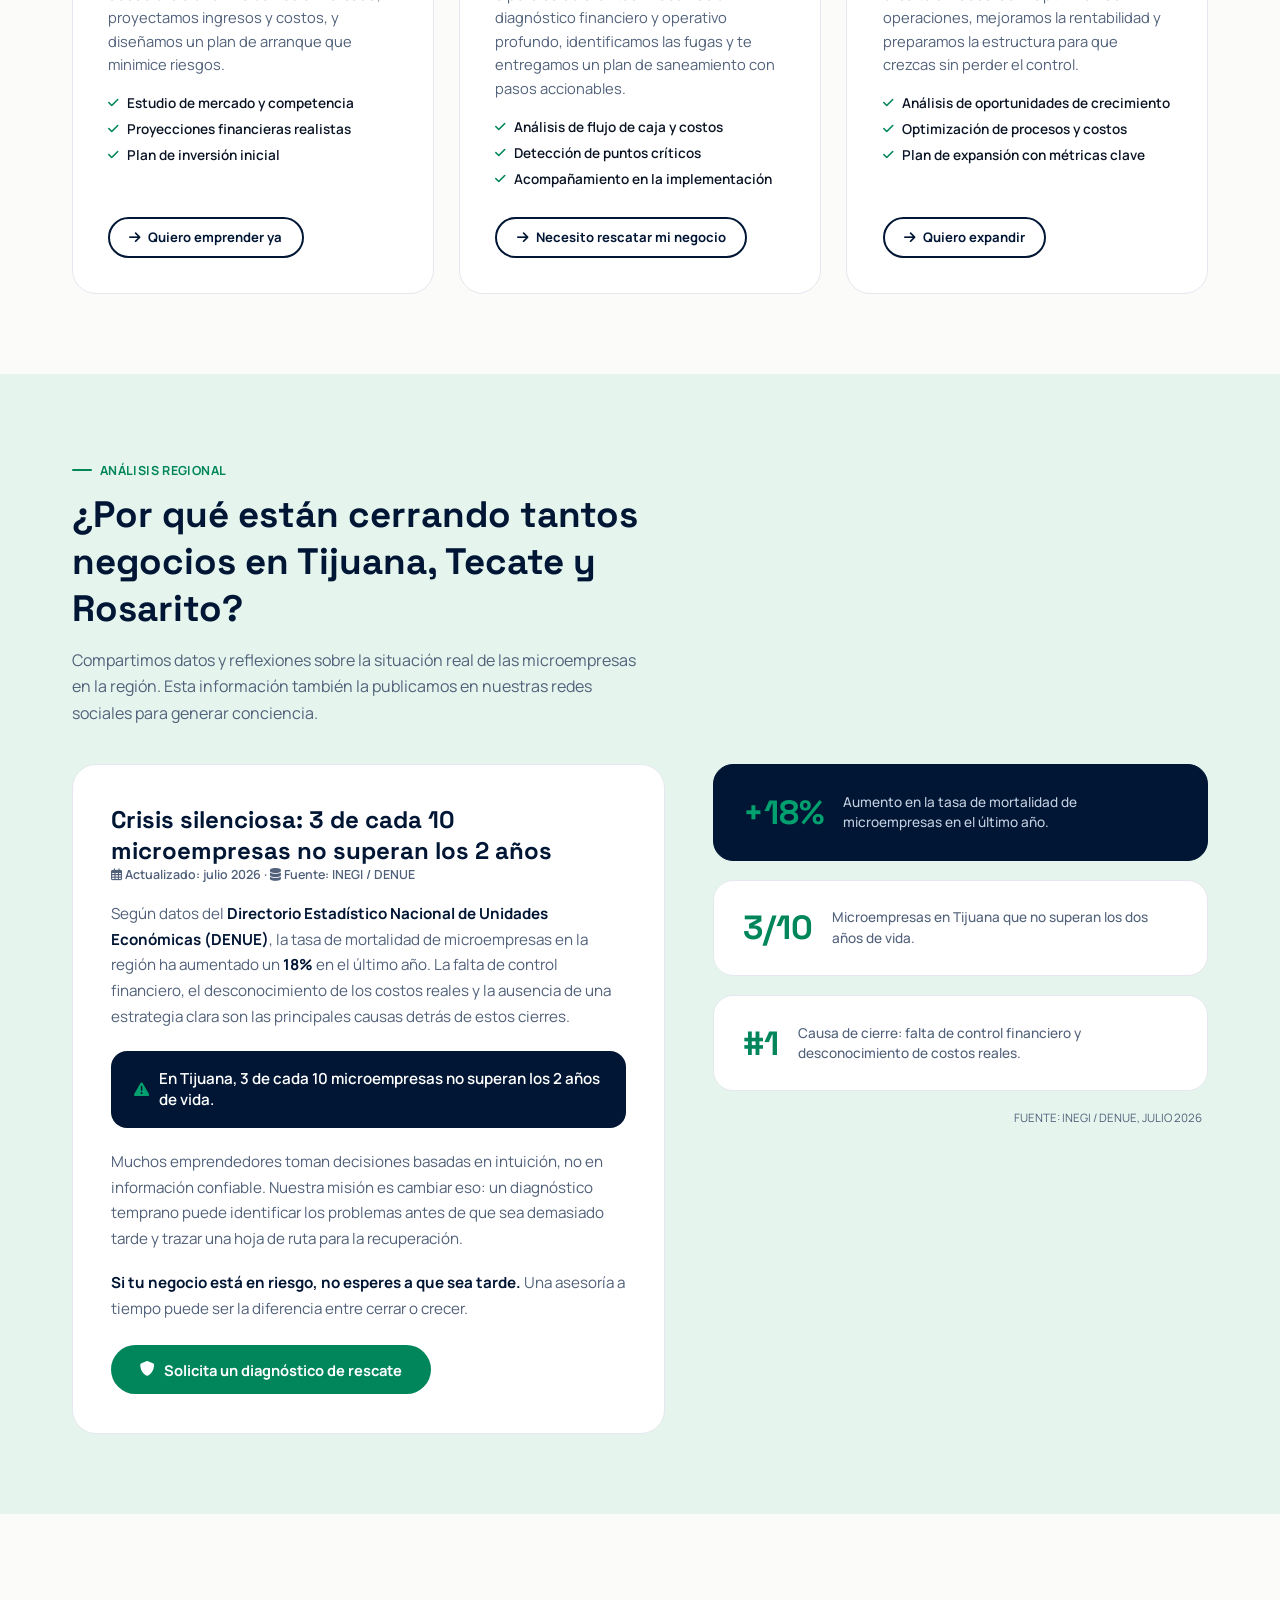
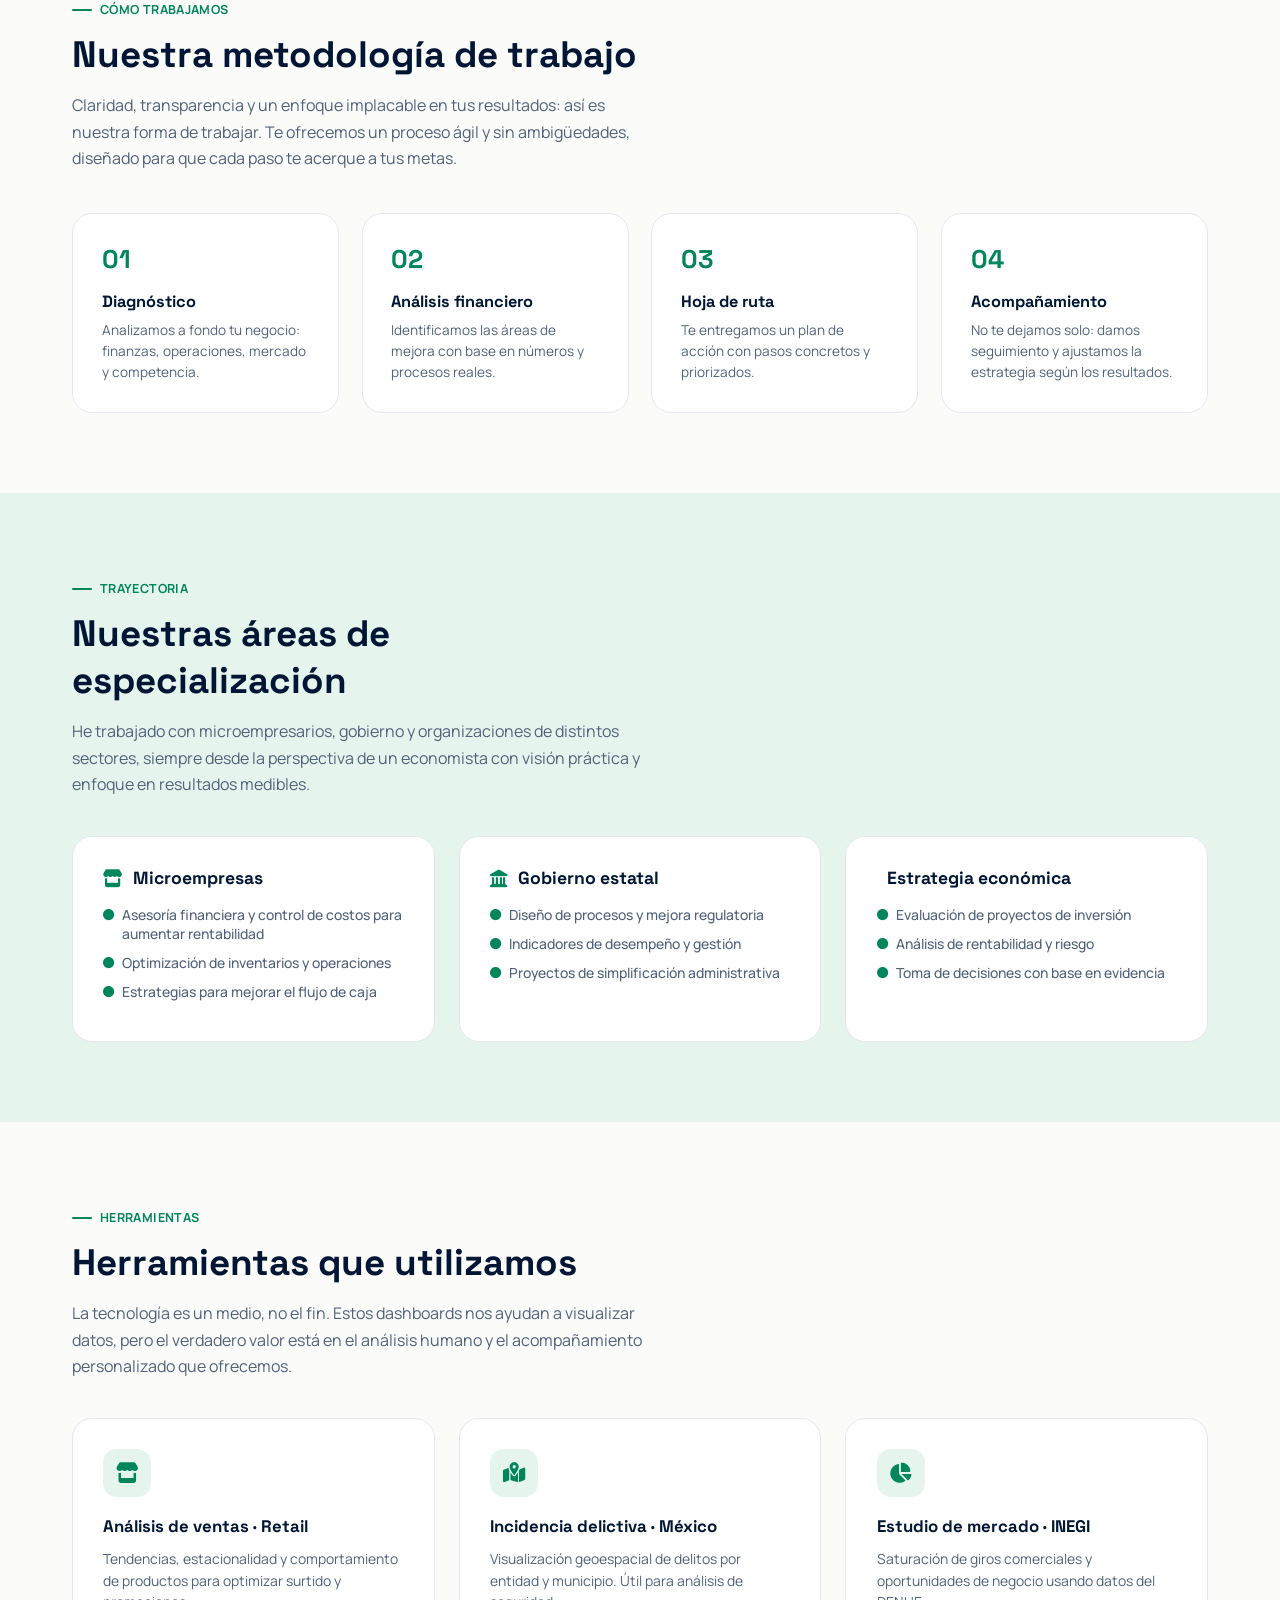
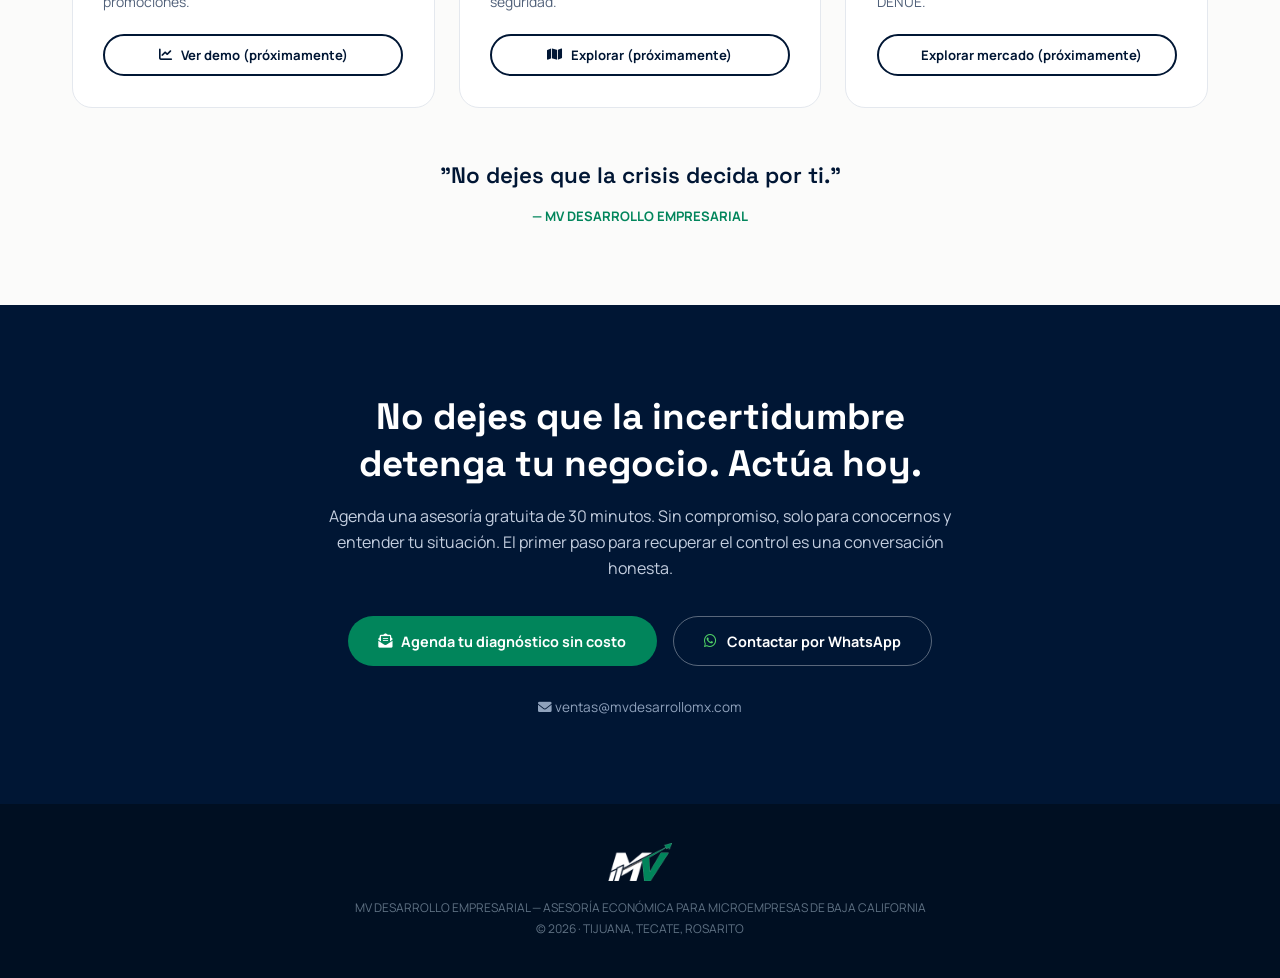
==== commit 0c1a359e: "Revise hero section title for clarity and focus" ====
--- a/index.html
+++ b/index.html
@@ -405,7 +405,7 @@
       <div class="hero-text">
         <div class="eyebrow"><i class="fas fa-bolt"></i> ASESORÍA ESPECIALIZADA EN BAJA CALIFORNIA</div>
         <!-- MEJORA: Título más enfocado en crisis + datos -->
-        <h1>Transforma la crisis en oportunidad  <span class="accent">con el acompañamiento que tu negocio necesita</span></h1>
+        <h1>Transforma la crisis en oportunidad  <span class="accent"> somos el acompañamiento que tu negocio necesita</span></h1>
         <!-- MEJORA: Texto más directo y con llamado a la acción implícito -->
         <p>Diagnóstico financiero y operativo sin costo. Te ayudo a entender los números de tu negocio, detectar fugas y construir un plan para recuperar la rentabilidad. No importa si estás empezando o si ya estás en problemas: el primer paso es una conversación clara.</p>
         <div class="hero-actions">
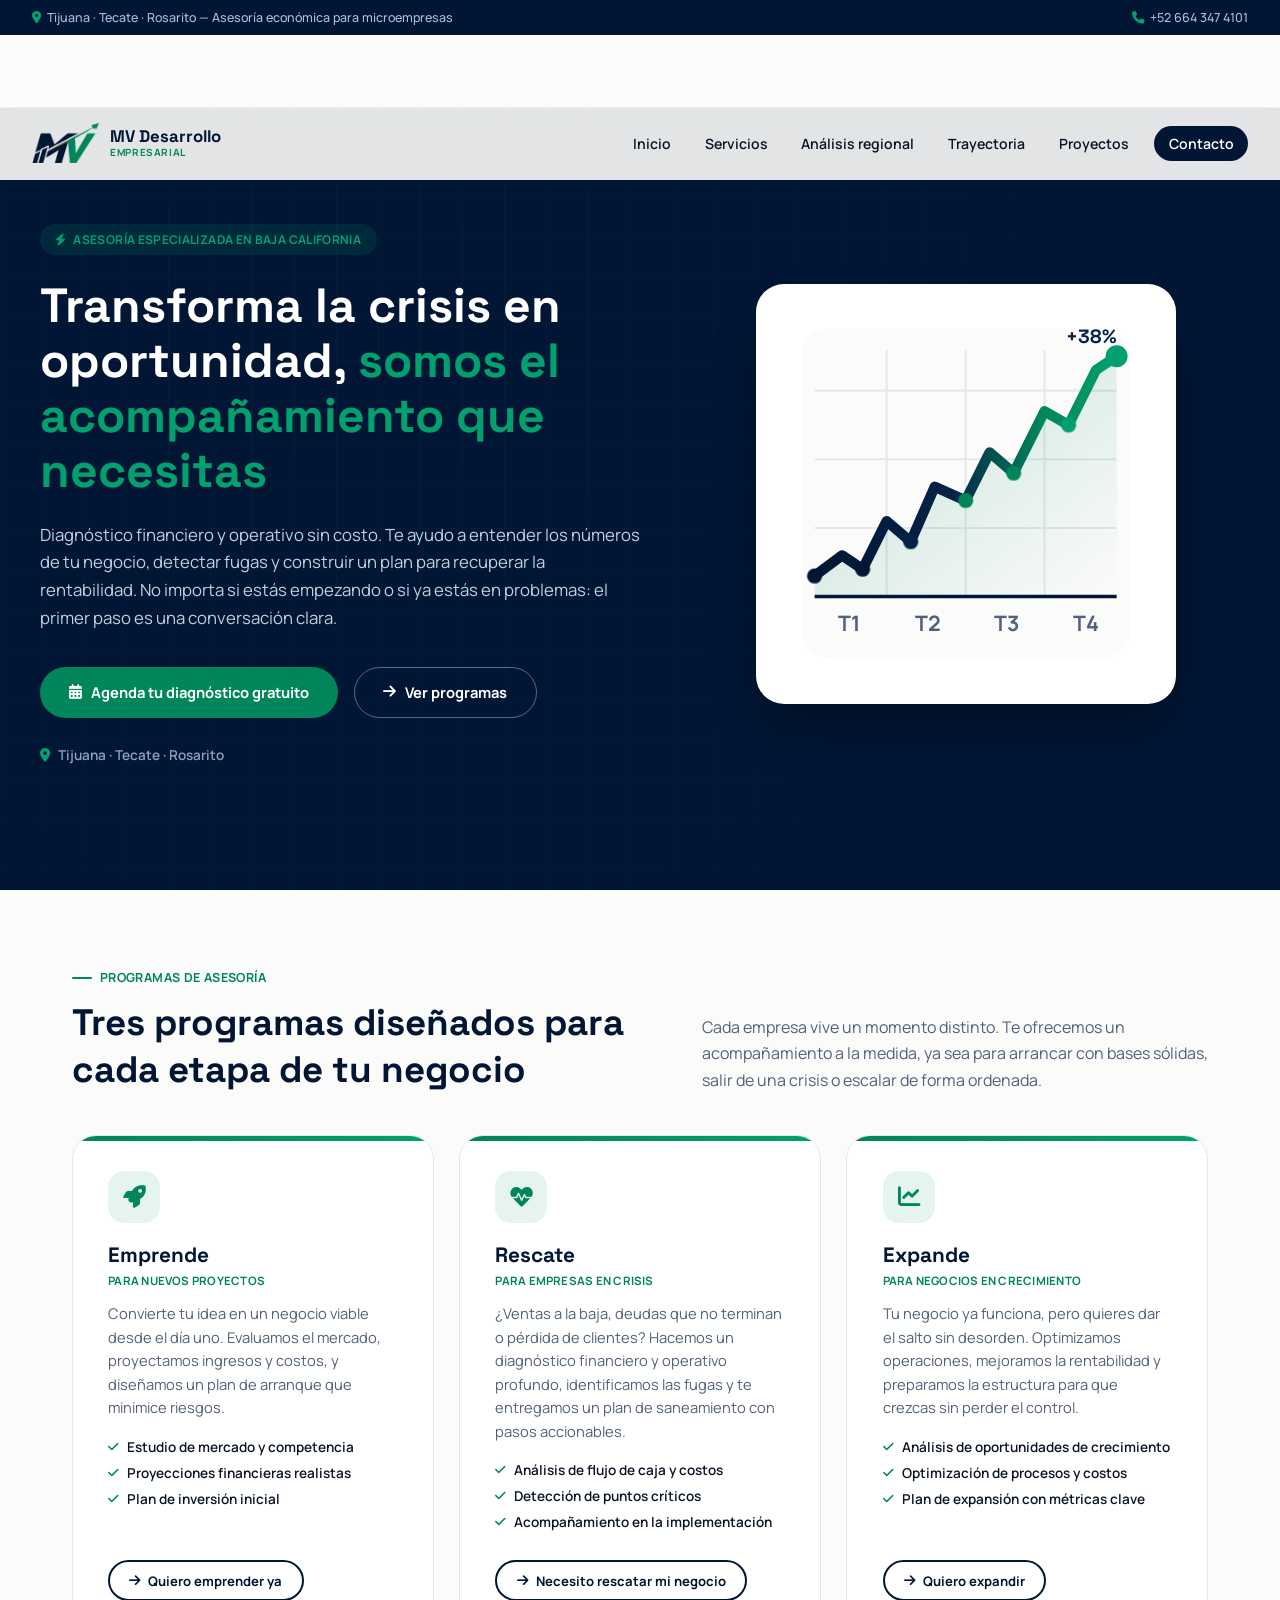
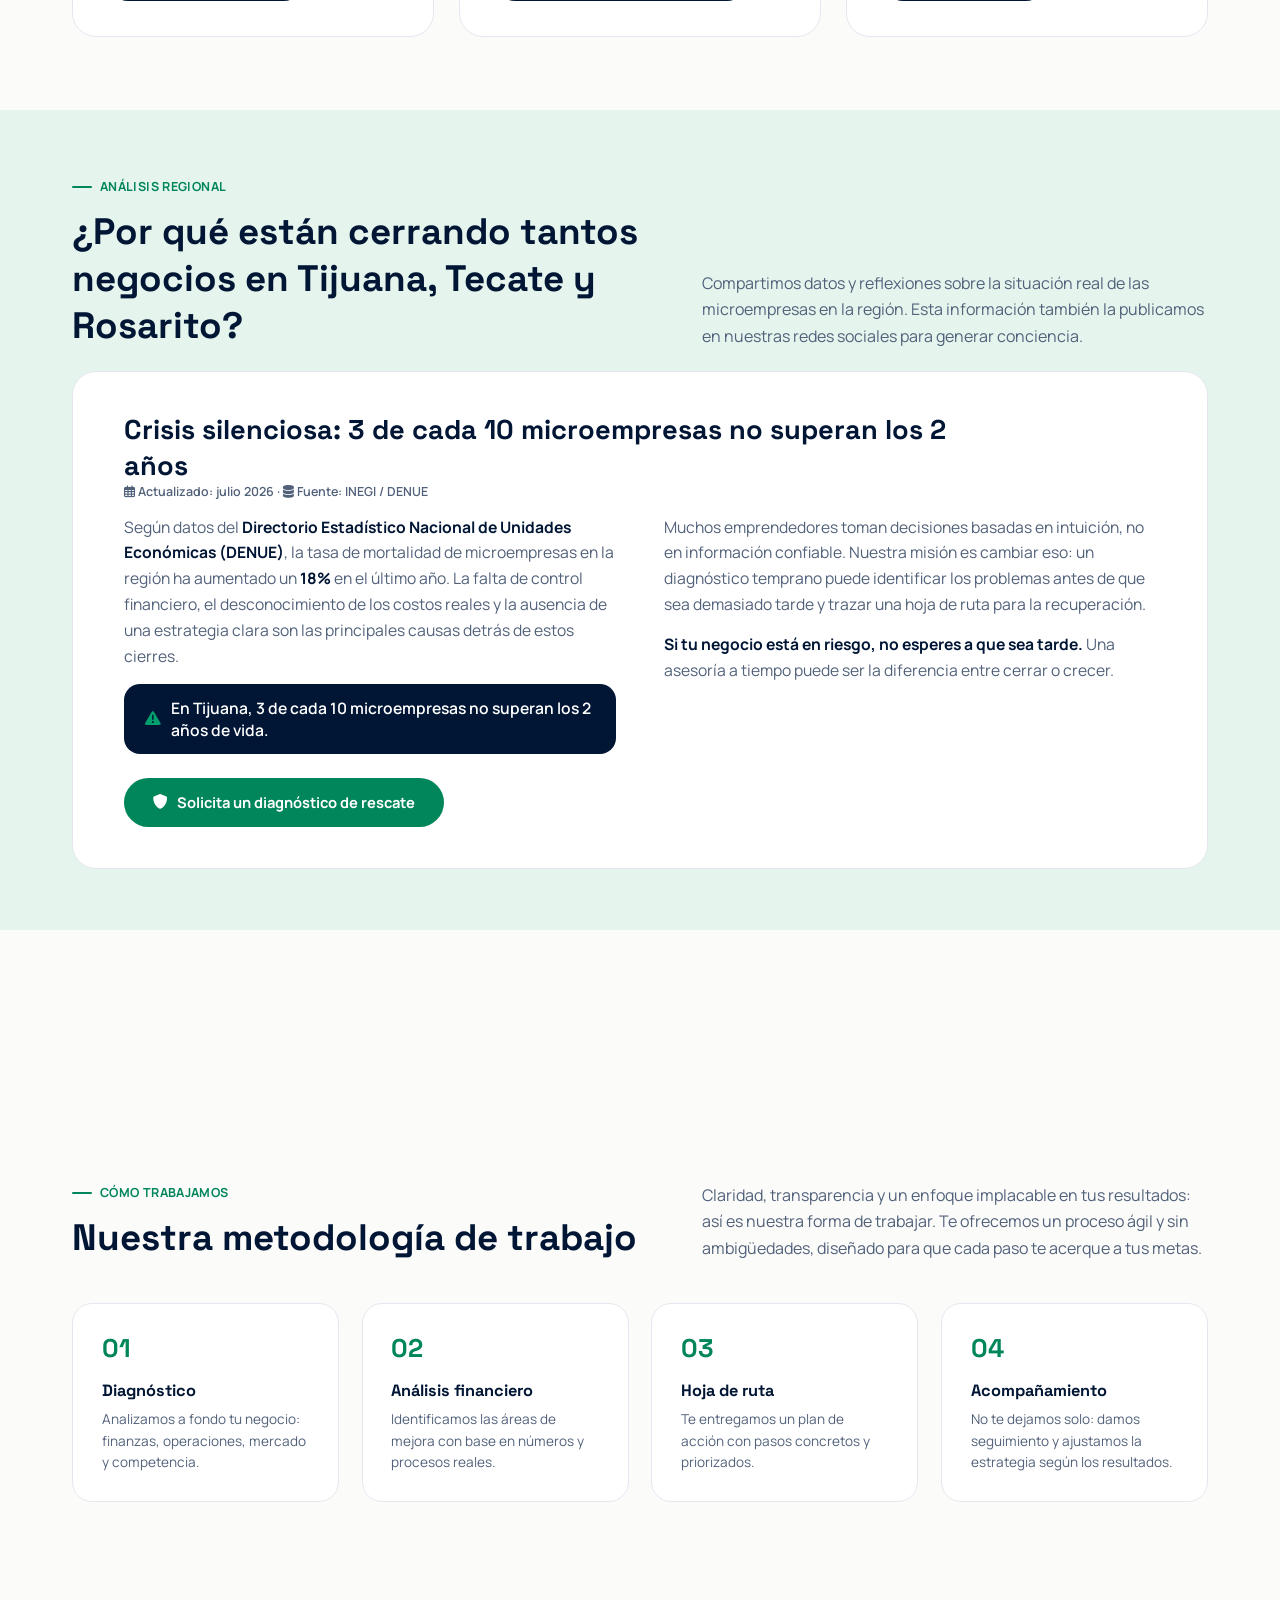
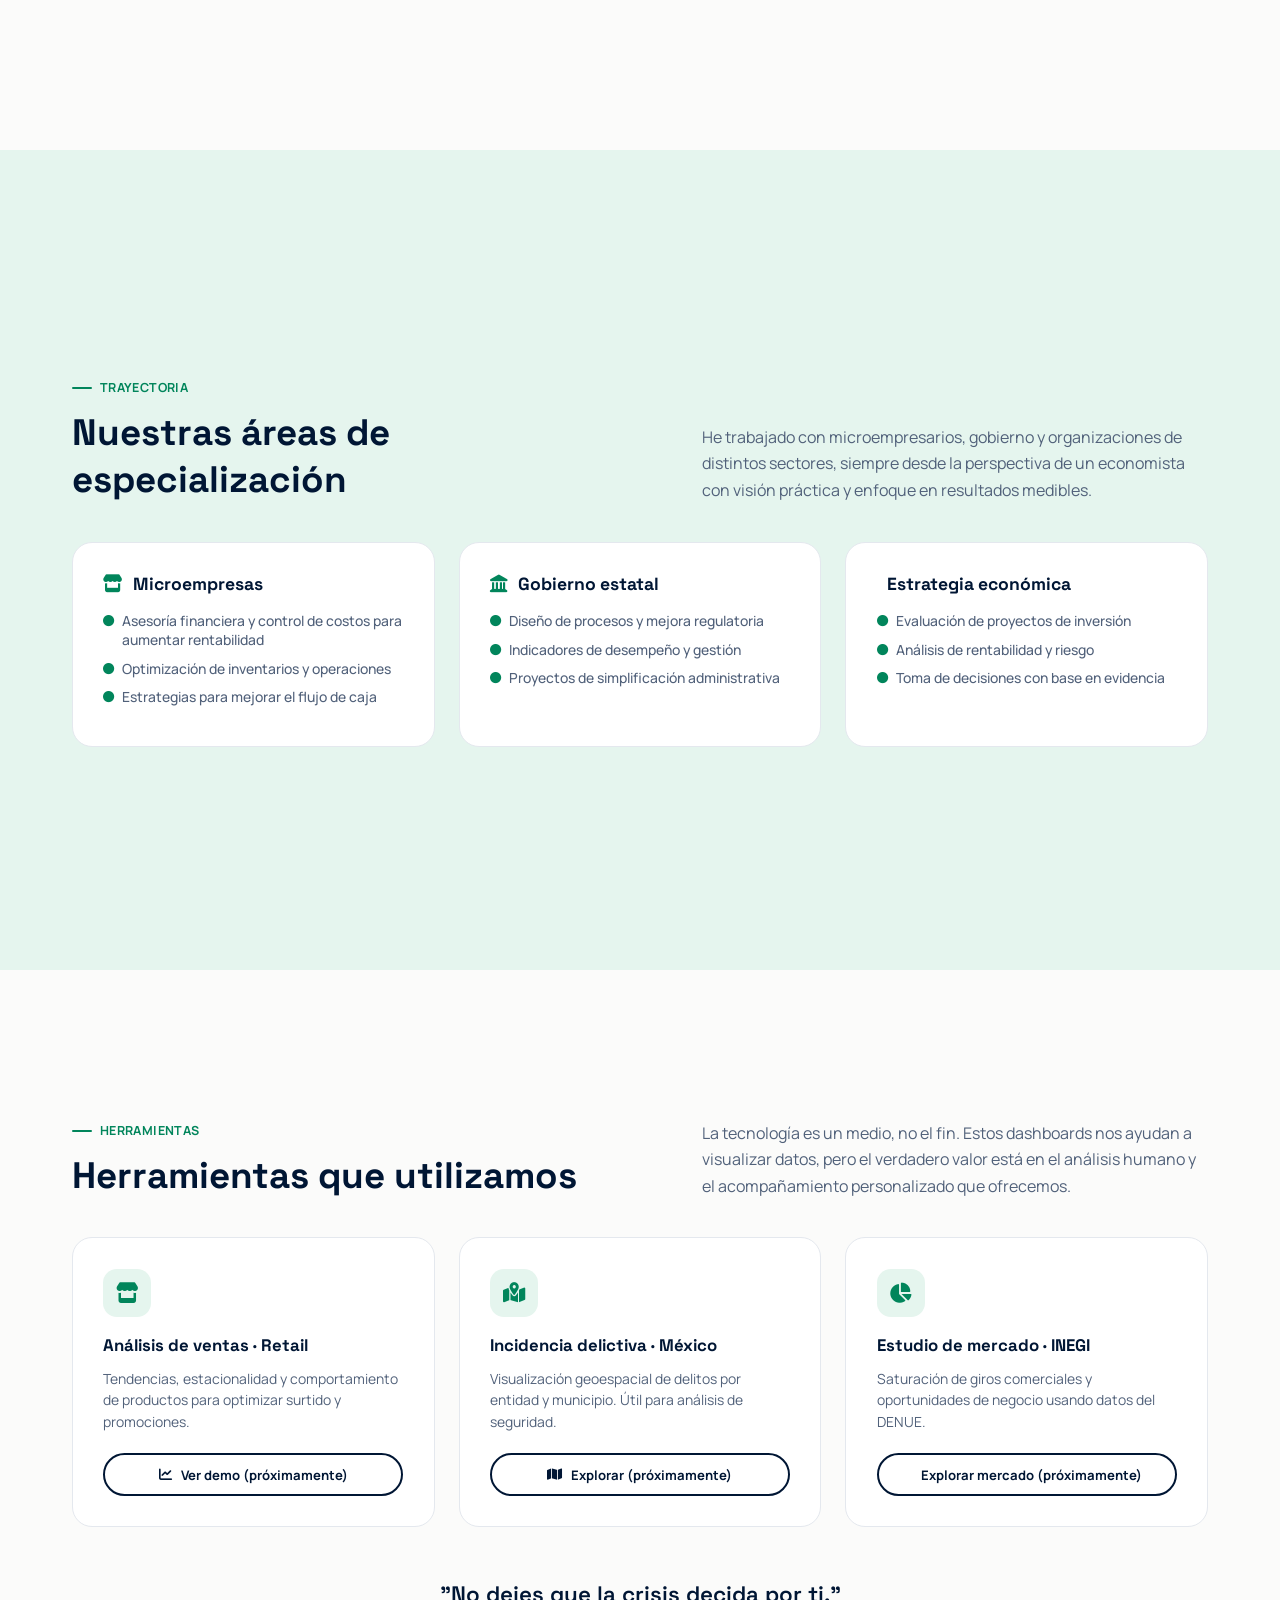
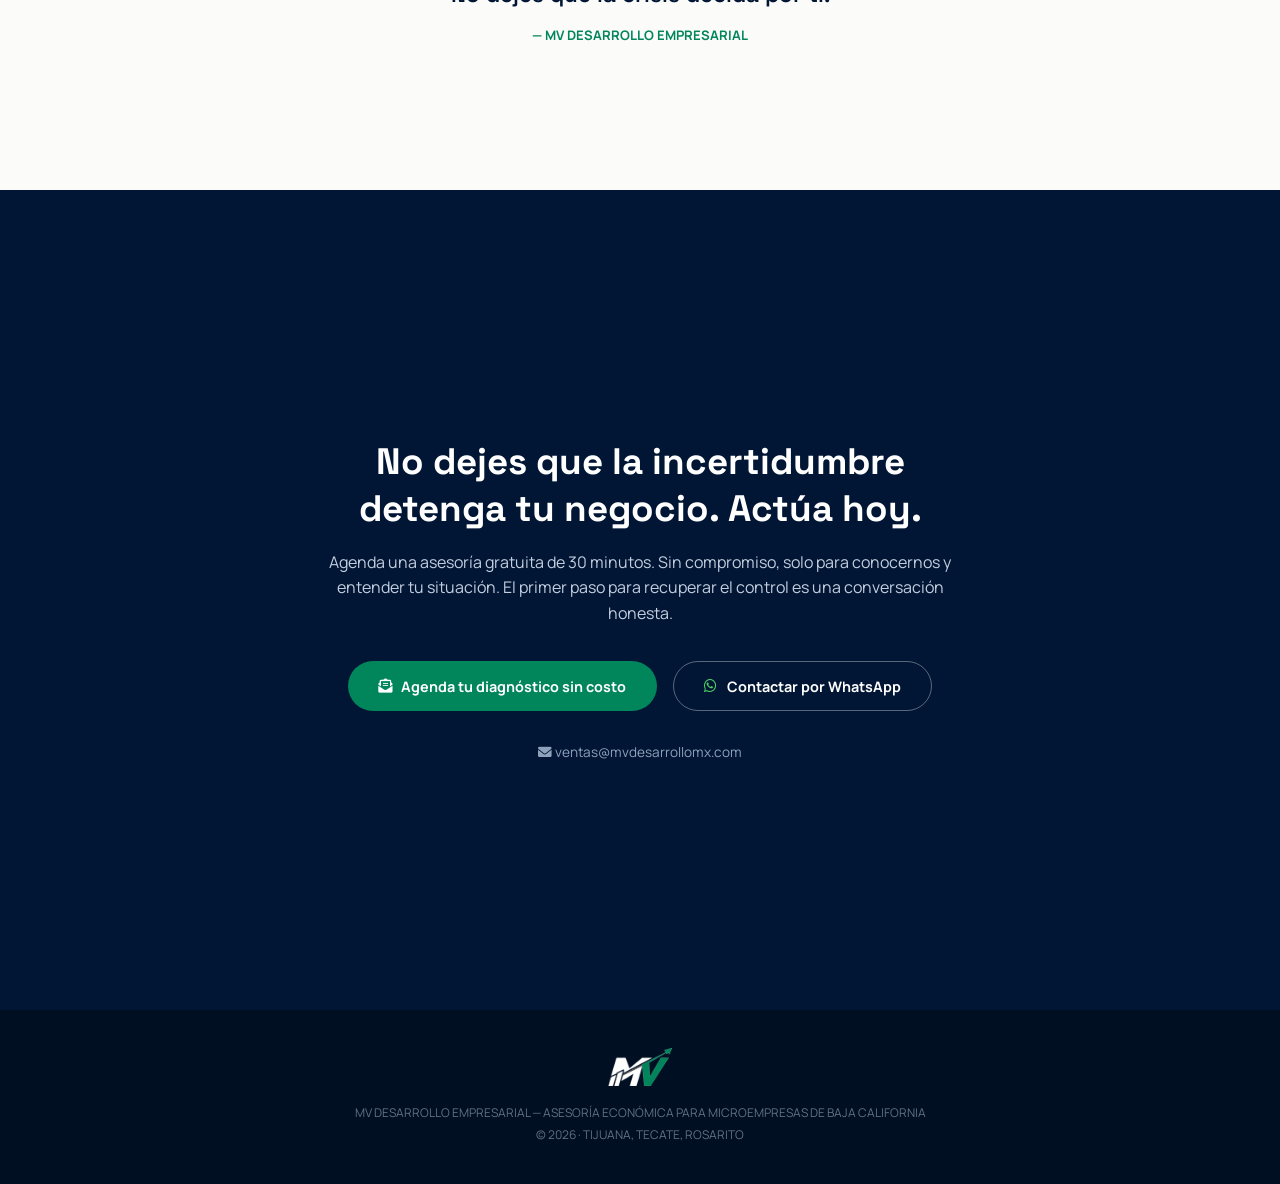
==== commit ff0427f8: "Add files via upload" ====
--- a/index.html
+++ b/index.html
@@ -50,323 +50,7 @@
   <link href="https://fonts.googleapis.com/css2?family=Space+Grotesk:wght@500;600;700&family=Manrope:wght@400;500;600;700;800&display=swap" rel="stylesheet" />
   <link rel="stylesheet" href="https://cdnjs.cloudflare.com/ajax/libs/font-awesome/6.0.0-beta3/css/all.min.css" />
 
-  <style>
-    /* (El CSS permanece igual, no lo modifico para no alargar) */
-    :root{
-      --navy:#001634;
-      --navy-2:#052247;
-      --green:#01855b;
-      --green-2:#02a06e;
-      --mint:#e5f5ee;
-      --paper:#fbfbfa;
-      --ink:#0a1424;
-      --slate:#51617a;
-      --line:#e4e8ee;
-      --display:'Space Grotesk', sans-serif;
-      --sans:'Manrope', sans-serif;
-    }
-    * { margin:0; padding:0; box-sizing:border-box; }
-    html{ scroll-behavior:smooth; }
-    body{ font-family:var(--sans); background:var(--paper); color:var(--ink); }
-    a{ text-decoration:none; color:inherit; }
-    ul{ list-style:none; }
-    img{ max-width:100%; display:block; }
-    button{ font-family:inherit; }
-    :focus-visible{ outline:2px solid var(--green); outline-offset:3px; }
-    @media (prefers-reduced-motion: reduce){
-      *{ animation:none !important; transition-duration:0.001ms !important; }
-    }
-    .wrap{ max-width:1200px; margin:0 auto; padding:0 2rem; }
-
-    /* ===== TOP BAR ===== */
-    .top-bar{
-      background:var(--navy);
-      color:#aebfd6;
-      font-size:0.78rem;
-      font-weight:500;
-      padding:0.55rem 2rem;
-      display:flex;
-      justify-content:space-between;
-      flex-wrap:wrap;
-      gap:0.4rem;
-    }
-    .top-bar i{ margin-right:6px; color:var(--green-2); }
-
-    /* ===== HEADER ===== */
-    .main-header{
-      position:sticky; top:0; z-index:100;
-      background:rgba(251,251,250,0.9);
-      backdrop-filter:blur(10px);
-      padding:1rem 2rem;
-      display:flex;
-      justify-content:space-between;
-      align-items:center;
-      flex-wrap:wrap;
-      gap:1rem;
-      border-bottom:1px solid var(--line);
-    }
-    .logo{ display:flex; align-items:center; gap:0.7rem; }
-    .logo img{ height:40px; width:auto; flex-shrink:0; }
-    .logo-text{ display:flex; flex-direction:column; line-height:1.15; }
-    .logo-text strong{ font-family:var(--display); font-weight:700; font-size:1.05rem; color:var(--navy); }
-    .logo-text span{ font-size:0.62rem; font-weight:700; color:var(--green); letter-spacing:0.06em; }
-    .nav-links{ display:flex; gap:0.3rem; flex-wrap:wrap; align-items:center; }
-    .nav-links a{
-      font-weight:600; color:var(--ink); font-size:0.88rem;
-      padding:0.5rem 0.9rem; border-radius:100px;
-      transition:background 0.15s, color 0.15s;
-      cursor:pointer;
-    }
-    .nav-links a:hover{ background:var(--mint); color:var(--green); }
-    .nav-cta{
-      background:var(--navy) !important; color:white !important;
-      margin-left:0.4rem;
-    }
-    .nav-cta:hover{ background:var(--green) !important; color:white !important; }
-
-    /* ===== HERO ===== */
-    .hero{
-      background:var(--navy);
-      position:relative;
-      overflow:hidden;
-      padding:5rem 2rem 6rem;
-      clip-path: polygon(0 0, 100% 0, 100% 92%, 0 100%);
-    }
-    .hero-inner{
-      max-width:1200px; margin:0 auto;
-      display:grid; grid-template-columns:1.1fr 1fr;
-      gap:3rem; align-items:center;
-      position:relative; z-index:2;
-    }
-    .hero .eyebrow{
-      display:inline-flex; align-items:center; gap:8px;
-      background:rgba(2,160,110,0.14);
-      color:var(--green-2);
-      font-weight:700; font-size:0.75rem; letter-spacing:0.03em;
-      padding:0.45rem 1rem; border-radius:100px;
-      margin-bottom:1.4rem;
-    }
-    .hero h1{
-      font-family:var(--display);
-      font-weight:700;
-      font-size:clamp(2.2rem, 4.2vw, 3.4rem);
-      line-height:1.1;
-      color:white;
-      max-width:14ch;
-    }
-    .hero h1 .accent{ color:var(--green-2); }
-    .hero p{
-      margin:1.4rem 0 0;
-      color:#c3cedf;
-      font-size:1.05rem;
-      line-height:1.65;
-      max-width:44ch;
-    }
-    .hero-actions{ display:flex; gap:1rem; flex-wrap:wrap; margin-top:2.2rem; }
-    .btn-primary{
-      background:var(--green);
-      color:white; border:none;
-      padding:0.9rem 1.8rem; border-radius:100px;
-      font-weight:700; font-size:0.92rem;
-      cursor:pointer; display:inline-flex; align-items:center; gap:9px;
-      transition:transform 0.15s, background 0.15s;
-    }
-    .btn-primary:hover{ background:var(--green-2); transform:translateY(-2px); }
-    .btn-ghost{
-      background:transparent; color:white;
-      border:1.5px solid rgba(255,255,255,0.35);
-      padding:0.9rem 1.8rem; border-radius:100px;
-      font-weight:700; font-size:0.92rem;
-      cursor:pointer; display:inline-flex; align-items:center; gap:9px;
-      transition:0.15s;
-    }
-    .btn-ghost:hover{ border-color:white; background:rgba(255,255,255,0.08); }
-    .hero-region{ margin-top:1.8rem; display:flex; align-items:center; gap:8px; color:#8fa2bc; font-size:0.85rem; font-weight:600; }
-    .hero-region i{ color:var(--green-2); }
-
-    /* ---- visual animado del héroe ---- */
-    .hero-visual{ position:relative; z-index:2; display:flex; justify-content:center; align-items:center; }
-    .hero-visual .card{
-      position:relative;
-      background:#ffffff;
-      border-radius:28px;
-      padding:2.8rem;
-      box-shadow:0 30px 60px -20px rgba(0,0,0,0.45);
-      width:100%;
-      max-width:420px;
-      text-align:center;
-    }
-    .hero-visual .hero-logo{ width:100%; display:block; filter:drop-shadow(0 14px 34px rgba(2,160,110,0.3)); }
-    .hero-bg-grid{
-      position:absolute; inset:0; z-index:1; opacity:0.5;
-      background-image:
-        linear-gradient(rgba(255,255,255,0.05) 1px, transparent 1px),
-        linear-gradient(90deg, rgba(255,255,255,0.05) 1px, transparent 1px);
-      background-size:42px 42px;
-      mask-image:radial-gradient(circle at 30% 30%, black, transparent 70%);
-    }
-
-    /* ===== SECCIONES ===== */
-    .section{ padding:5rem 2rem; max-width:1200px; margin:0 auto; }
-    .section-alt{ background:var(--mint); max-width:none; }
-    .section-alt > .section-inner{ max-width:1200px; margin:0 auto; }
-    .eyebrow-tag{
-      display:inline-flex; align-items:center; gap:8px;
-      color:var(--green); font-weight:700; font-size:0.78rem; letter-spacing:0.03em;
-      margin-bottom:0.8rem;
-    }
-    .eyebrow-tag::before{ content:''; width:20px; height:2px; background:var(--green); border-radius:2px; }
-    .section-title{
-      font-family:var(--display); font-weight:700;
-      font-size:clamp(1.6rem, 3vw, 2.3rem);
-      color:var(--navy); max-width:24ch;
-    }
-    .section-sub{ color:var(--slate); margin-top:0.9rem; max-width:58ch; line-height:1.65; font-size:1rem; }
-
-    /* ===== SERVICIOS ===== */
-    .services-grid{ display:grid; grid-template-columns:repeat(3,1fr); gap:1.6rem; margin-top:2.6rem; }
-    .service-card{
-      background:white; border-radius:24px; padding:2.2rem;
-      border:1px solid var(--line);
-      position:relative; overflow:hidden;
-      transition:transform 0.2s, box-shadow 0.2s;
-      display:flex; flex-direction:column;
-    }
-    .service-card::before{
-      content:''; position:absolute; top:0; left:0; width:100%; height:5px;
-      background:linear-gradient(90deg, var(--green), var(--green-2));
-    }
-    .service-card:hover{ transform:translateY(-6px); box-shadow:0 20px 40px -20px rgba(0,22,52,0.25); }
-    .service-card .icon{
-      width:52px; height:52px; border-radius:16px;
-      background:var(--mint); color:var(--green);
-      display:flex; align-items:center; justify-content:center;
-      font-size:1.4rem; margin-bottom:1.2rem;
-    }
-    .service-card h3{ font-family:var(--display); font-weight:700; font-size:1.3rem; color:var(--navy); }
-    .service-card .tag{ color:var(--green); font-weight:700; font-size:0.72rem; letter-spacing:0.02em; margin-top:0.3rem; display:block; }
-    .service-card p{ color:var(--slate); font-size:0.92rem; line-height:1.6; margin-top:0.9rem; }
-    .service-card ul{ margin:1.1rem 0 1.3rem; }
-    .service-card ul li{ font-size:0.85rem; color:var(--ink); font-weight:600; margin-bottom:0.5rem; display:flex; gap:8px; align-items:flex-start; }
-    .service-card ul li i{ color:var(--green); font-size:0.75rem; margin-top:3px; }
-    .btn-outline-sm{
-      background:transparent; border:2px solid var(--navy); color:var(--navy);
-      padding:0.6rem 1.2rem; border-radius:100px; font-weight:700; font-size:0.82rem;
-      cursor:pointer; display:inline-flex; align-items:center; gap:8px;
-      margin-top:auto; transition:0.15s; align-self:flex-start;
-    }
-    .btn-outline-sm:hover{ background:var(--navy); color:white; }
-
-    /* ===== ANÁLISIS REGIONAL ===== */
-    .analysis-wrap{ display:grid; grid-template-columns:1.2fr 1fr; gap:3rem; margin-top:2.4rem; align-items:start; }
-    .blog-article{ background:white; border-radius:24px; padding:2.4rem; border:1px solid var(--line); }
-    .blog-article .meta{ color:var(--slate); font-size:0.78rem; font-weight:600; margin-bottom:1.1rem; display:block; }
-    .blog-article h3{ font-family:var(--display); font-size:1.5rem; font-weight:700; color:var(--navy); line-height:1.3; }
-    .blog-article p{ line-height:1.7; margin:1.1rem 0; color:var(--slate); font-size:0.95rem; }
-    .blog-article strong{ color:var(--navy); }
-    .blog-article .highlight-data{
-      background:var(--navy); color:white; border-radius:16px;
-      padding:1.1rem 1.4rem; font-weight:600; margin:1.3rem 0; font-size:0.95rem;
-      display:flex; align-items:center; gap:10px;
-    }
-    .blog-article .highlight-data i{ color:var(--green-2); }
-    .blog-article a.btn-primary{ margin-top:0.4rem; }
-
-    .stat-stack{ display:flex; flex-direction:column; gap:1.2rem; }
-    .stat-tile{
-      background:white; border:1px solid var(--line); border-radius:20px;
-      padding:1.6rem 1.8rem; display:flex; align-items:center; gap:1.2rem;
-    }
-    .stat-tile .num{ font-family:var(--display); font-weight:700; font-size:2.1rem; color:var(--green); white-space:nowrap; }
-    .stat-tile .desc{ font-size:0.85rem; color:var(--slate); line-height:1.5; font-weight:500; }
-    .stat-tile.dark{ background:var(--navy); border-color:var(--navy); }
-    .stat-tile.dark .num{ color:var(--green-2); }
-    .stat-tile.dark .desc{ color:#c3cedf; }
-    .stat-source{ font-size:0.72rem; color:var(--slate); text-align:right; padding-right:0.4rem; }
-
-    /* ===== METODOLOGÍA ===== */
-    .method-steps{ display:grid; grid-template-columns:repeat(4,1fr); gap:1.4rem; margin-top:2.6rem; }
-    .step{ background:white; border-radius:20px; padding:1.8rem; border:1px solid var(--line); position:relative; }
-    .step .num{
-      font-family:var(--display); font-weight:700; font-size:1.6rem; color:var(--green);
-      margin-bottom:1rem; display:block;
-    }
-    .step h4{ font-family:var(--display); font-weight:700; font-size:1.02rem; margin-bottom:0.5rem; color:var(--navy); }
-    .step p{ font-size:0.85rem; color:var(--slate); line-height:1.55; }
-
-    /* ===== EXPERIENCIA ===== */
-    .exp-grid{ display:grid; grid-template-columns:repeat(3,1fr); gap:1.5rem; margin-top:2.4rem; }
-    .exp-item{ background:white; border-radius:20px; padding:1.9rem; border:1px solid var(--line); }
-    .exp-item h3{ font-family:var(--display); font-weight:700; font-size:1.1rem; margin-bottom:1rem; display:flex; gap:10px; align-items:center; color:var(--navy); }
-    .exp-item h3 i{ color:var(--green); }
-    .exp-item li{ font-size:0.87rem; color:var(--slate); margin-bottom:0.6rem; display:flex; gap:8px; font-weight:500; }
-    .exp-item li i{ color:var(--green); margin-top:4px; font-size:0.7rem; }
-
-    /* ===== DASHBOARDS ===== */
-    .dashboard-grid{ display:grid; grid-template-columns:repeat(3,1fr); gap:1.5rem; margin-top:2.4rem; }
-    .dashboard-card{ background:white; border-radius:20px; border:1px solid var(--line); padding:1.9rem; display:flex; flex-direction:column; transition:0.2s; }
-    .dashboard-card:hover{ box-shadow:0 16px 32px -18px rgba(0,22,52,0.2); transform:translateY(-4px); }
-    .dashboard-card .dash-icon{ width:48px; height:48px; border-radius:14px; background:var(--mint); color:var(--green); display:flex; align-items:center; justify-content:center; font-size:1.25rem; margin-bottom:1.1rem; }
-    .dashboard-card h3{ font-family:var(--display); font-weight:700; font-size:1.05rem; color:var(--navy); }
-    .dashboard-card p{ font-size:0.87rem; color:var(--slate); margin:0.7rem 0 1.3rem; flex-grow:1; line-height:1.55; }
-    .btn-outline{
-      background:transparent; border:2px solid var(--navy); color:var(--navy);
-      padding:0.65rem 1rem; border-radius:100px; font-weight:700; font-size:0.82rem;
-      cursor:pointer; width:100%; transition:0.15s;
-      display:flex; align-items:center; justify-content:center; gap:9px;
-    }
-    .btn-outline:hover{ background:var(--navy); color:white; }
-
-    .testimonial-simple{ max-width:760px; margin:3.2rem auto 0; text-align:center; }
-    .testimonial-simple p{ font-family:var(--display); font-size:1.4rem; font-weight:600; color:var(--navy); line-height:1.5; }
-    .testimonial-simple .author{ margin-top:0.9rem; font-size:0.82rem; color:var(--green); font-weight:700; }
-
-    /* ===== CTA FINAL ===== */
-    .cta-dark{
-      background:var(--navy); color:white; text-align:center; max-width:none;
-      padding:5.5rem 2rem; position:relative; overflow:hidden;
-    }
-    .cta-dark .inner{ max-width:640px; margin:0 auto; position:relative; z-index:2; }
-    .cta-dark h2{ font-family:var(--display); font-weight:700; font-size:clamp(1.7rem,3vw,2.3rem); }
-    .cta-dark p{ margin:1.1rem 0 0; color:#c3cedf; line-height:1.6; }
-    .cta-actions{ display:flex; flex-wrap:wrap; gap:1rem; justify-content:center; margin-top:2.2rem; }
-    .btn-light{ background:var(--green); color:white; border:none; padding:0.9rem 1.9rem; border-radius:100px; font-weight:700; cursor:pointer; display:inline-flex; align-items:center; gap:9px; font-size:0.9rem; transition:0.15s; }
-    .btn-light:hover{ background:var(--green-2); transform:translateY(-2px); }
-    .btn-whatsapp{
-      background:transparent; color:white; border:1.5px solid rgba(255,255,255,0.35);
-      padding:0.9rem 1.9rem; border-radius:100px; font-weight:700; font-size:0.9rem;
-      cursor:pointer; display:inline-flex; align-items:center; gap:10px; transition:0.15s;
-    }
-    .btn-whatsapp i{ color:#4fd166; }
-    .btn-whatsapp:hover{ border-color:white; background:rgba(255,255,255,0.08); }
-    .cta-dark .contact-email{ margin-top:2rem; font-size:0.85rem; color:#8fa2bc; }
-
-    /* ===== FOOTER ===== */
-    .footer{ background:#000f22; padding:2.4rem 2rem; text-align:center; }
-    .footer-logo{ margin:0 auto 1rem; height:38px; width:auto; display:block; }
-    .footer p{ font-size:0.75rem; color:#5f7284; line-height:1.8; }
-
-    /* ===== MODAL ===== */
-    .modal{ display:none; position:fixed; inset:0; background:rgba(0,22,52,0.85); justify-content:center; align-items:center; z-index:1000; padding:1rem; }
-    .modal-content{ background:white; max-width:400px; border-radius:24px; padding:2.2rem; text-align:center; }
-    .modal-content h3{ font-family:var(--display); font-weight:700; color:var(--navy); }
-    .modal-content p{ color:var(--slate); font-size:0.9rem; margin-top:0.6rem; line-height:1.55; }
-    .close-modal{ margin-top:1.2rem; background:var(--navy); color:white; border:none; padding:0.65rem 1.6rem; border-radius:100px; cursor:pointer; font-weight:700; font-size:0.85rem; }
-
-    @media (max-width: 980px){
-      .hero-inner{ grid-template-columns:1fr; }
-      .hero-visual{ order:-1; max-width:340px; margin:0 auto; }
-      .analysis-wrap{ grid-template-columns:1fr; }
-      .services-grid{ grid-template-columns:1fr; }
-      .method-steps{ grid-template-columns:repeat(2,1fr); }
-      .exp-grid{ grid-template-columns:1fr; }
-      .dashboard-grid{ grid-template-columns:1fr; }
-    }
-    @media (max-width:600px){
-      .method-steps{ grid-template-columns:1fr; }
-      .nav-links{ display:none; }
-    }
-  </style>
+  <link rel="stylesheet" href="styles.css" />
 </head>
 <body>
 <div class="site">
@@ -398,15 +82,14 @@
     </nav>
   </header>
 
-  <!-- ===== HERO (MEJORADO) ===== -->
+  <!-- ===== HERO ===== -->
   <section id="inicio" class="hero">
     <div class="hero-bg-grid"></div>
     <div class="hero-inner">
       <div class="hero-text">
         <div class="eyebrow"><i class="fas fa-bolt"></i> ASESORÍA ESPECIALIZADA EN BAJA CALIFORNIA</div>
-        <!-- MEJORA: Título más enfocado en crisis + datos -->
-        <h1>Transforma la crisis en oportunidad  <span class="accent"> somos el acompañamiento que tu negocio necesita</span></h1>
-        <!-- MEJORA: Texto más directo y con llamado a la acción implícito -->
+        <h1>Transforma la crisis en oportunidad, <span class="accent">somos el acompañamiento que necesitas</span></h1>
+        <!-- El párrafo ahora ocupa más ancho horizontal (max-width: 62ch) -->
         <p>Diagnóstico financiero y operativo sin costo. Te ayudo a entender los números de tu negocio, detectar fugas y construir un plan para recuperar la rentabilidad. No importa si estás empezando o si ya estás en problemas: el primer paso es una conversación clara.</p>
         <div class="hero-actions">
           <a class="btn-primary" href="#contacto"><i class="fas fa-calendar-alt"></i> Agenda tu diagnóstico gratuito</a>
@@ -417,25 +100,82 @@
 
       <div class="hero-visual">
         <div class="card">
-          <img class="hero-logo" src="logo-full.png" alt="MV Desarrollo Empresarial" />
-        </div>
-      </div>
-    </div>
-  </section>
-
-  <!-- ===== SERVICIOS (MEJORADO) ===== -->
+          <svg viewBox="0 0 100 100" xmlns="http://www.w3.org/2000/svg" role="img" aria-label="Gráfico de crecimiento trimestral" class="hero-chart" style="width:100%;height:auto;display:block;">
+            <title>Marca de crecimiento tipo gráfico de área</title>
+            <desc>Gráfico de picos con tendencia ascendente, en los colores de la marca, con los cuatro trimestres marcados en el eje horizontal.</desc>
+            <defs>
+              <linearGradient id="gA" x1="0%" y1="0%" x2="100%" y2="0%">
+                <stop offset="0%" stop-color="#001634"/>
+                <stop offset="45%" stop-color="#052247"/>
+                <stop offset="75%" stop-color="#01855b"/>
+                <stop offset="100%" stop-color="#02a06e"/>
+              </linearGradient>
+              <linearGradient id="gAF" x1="0%" y1="0%" x2="100%" y2="100%">
+                <stop offset="0%" stop-color="#01855b" stop-opacity="0.22"/>
+                <stop offset="100%" stop-color="#01855b" stop-opacity="0"/>
+              </linearGradient>
+            </defs>
+
+            <!-- fondo -->
+            <rect x="2" y="2" width="96" height="96" rx="8" fill="#fbfbfa"/>
+
+            <!-- grid horizontal -->
+            <line class="grid" x1="6" y1="20" x2="94" y2="20"/>
+            <line class="grid" x1="6" y1="40" x2="94" y2="40"/>
+            <line class="grid" x1="6" y1="60" x2="94" y2="60"/>
+            <line class="grid" x1="6" y1="80" x2="94" y2="80"/>
+            <!-- grid vertical (separadores de trimestre) -->
+            <line class="grid" x1="27" y1="8" x2="27" y2="80"/>
+            <line class="grid" x1="50" y1="8" x2="50" y2="80"/>
+            <line class="grid" x1="73" y1="8" x2="73" y2="80"/>
+
+            <!-- eje base -->
+            <line x1="6" y1="80" x2="94" y2="80" stroke="#001634" stroke-width="1"/>
+
+            <!-- area bajo la curva -->
+            <path d="M6,74 L14,68 L20,72 L27,58 L34,64 L41,48 L50,52 L57,38 L64,44 L73,26 L80,30 L88,14 L94,10 L94,80 L6,80 Z" fill="url(#gAF)"/>
+
+            <!-- linea de picos, sin suavizado -->
+            <path class="la" pathLength="1" d="M6,74 L14,68 L20,72 L27,58 L34,64 L41,48 L50,52 L57,38 L64,44 L73,26 L80,30 L88,14 L94,10" fill="none" stroke="url(#gA)" stroke-width="3" stroke-linecap="round" stroke-linejoin="round"/>
+
+            <!-- puntos de datos -->
+            <circle class="pt" style="animation-delay:0.2s" cx="6" cy="74" r="2.2" fill="#001634"/>
+            <circle class="pt" style="animation-delay:0.3s" cx="20" cy="72" r="2.2" fill="#001634"/>
+            <circle class="pt" style="animation-delay:0.5s" cx="34" cy="64" r="2.2" fill="#052247"/>
+            <circle class="pt" style="animation-delay:0.7s" cx="50" cy="52" r="2.2" fill="#01855b"/>
+            <circle class="pt" style="animation-delay:0.9s" cx="64" cy="44" r="2.2" fill="#01855b"/>
+            <circle class="pt" style="animation-delay:1.1s" cx="80" cy="30" r="2.2" fill="#02a06e"/>
+            <circle class="da" cx="94" cy="10" r="3.2" fill="#02a06e"/>
+
+            <!-- etiqueta de valor en el pico mas alto -->
+            <text class="val-label" x="94" y="6" text-anchor="end">+38%</text>
+
+            <!-- etiquetas de trimestre -->
+            <text class="eje-label" x="16" y="90" text-anchor="middle">T1</text>
+            <text class="eje-label" x="39" y="90" text-anchor="middle">T2</text>
+            <text class="eje-label" x="62" y="90" text-anchor="middle">T3</text>
+            <text class="eje-label" x="85" y="90" text-anchor="middle">T4</text>
+          </svg>
+        </div>
+      </div>
+    </div>
+  </section>
+
+  <!-- ===== SERVICIOS ===== -->
   <section id="servicios" class="section">
-    <div class="eyebrow-tag">PROGRAMAS DE ASESORÍA</div>
-    <!-- MEJORA: Título más claro -->
-    <h2 class="section-title">Tres programas diseñados para cada etapa de tu negocio</h2>
-    <p class="section-sub">Cada empresa vive un momento distinto. Te ofrecemos un acompañamiento a la medida, ya sea para arrancar con bases sólidas, salir de una crisis o escalar de forma ordenada.</p>
+    <div class="section-head">
+      <div>
+        <div class="eyebrow-tag">PROGRAMAS DE ASESORÍA</div>
+        <h2 class="section-title">Tres programas diseñados para cada etapa de tu negocio</h2>
+      </div>
+      <p class="section-sub">Cada empresa vive un momento distinto. Te ofrecemos un acompañamiento a la medida, ya sea para arrancar con bases sólidas, salir de una crisis o escalar de forma ordenada.</p>
+    </div>
 
     <div class="services-grid">
       <article class="service-card">
         <div class="icon"><i class="fas fa-rocket"></i></div>
         <h3>Emprende</h3>
         <span class="tag">PARA NUEVOS PROYECTOS</span>
-        <!-- MEJORA: Énfasis en resultados concretos -->
         <p>Convierte tu idea en un negocio viable desde el día uno. Evaluamos el mercado, proyectamos ingresos y costos, y diseñamos un plan de arranque que minimice riesgos.</p>
         <ul>
           <li><i class="fas fa-check"></i> Estudio de mercado y competencia</li>
@@ -449,7 +189,6 @@
         <div class="icon"><i class="fas fa-heart-pulse"></i></div>
         <h3>Rescate</h3>
         <span class="tag">PARA EMPRESAS EN CRISIS</span>
-        <!-- MEJORA: Lenguaje más empático y orientado a solución -->
         <p>¿Ventas a la baja, deudas que no terminan o pérdida de clientes? Hacemos un diagnóstico financiero y operativo profundo, identificamos las fugas y te entregamos un plan de saneamiento con pasos accionables.</p>
         <ul>
           <li><i class="fas fa-check"></i> Análisis de flujo de caja y costos</li>
@@ -463,7 +202,6 @@
         <div class="icon"><i class="fas fa-chart-line"></i></div>
         <h3>Expande</h3>
         <span class="tag">PARA NEGOCIOS EN CRECIMIENTO</span>
-        <!-- MEJORA: Más enfoque en crecimiento ordenado -->
         <p>Tu negocio ya funciona, pero quieres dar el salto sin desorden. Optimizamos operaciones, mejoramos la rentabilidad y preparamos la estructura para que crezcas sin perder el control.</p>
         <ul>
           <li><i class="fas fa-check"></i> Análisis de oportunidades de crecimiento</li>
@@ -475,55 +213,52 @@
     </div>
   </section>
 
-  <!-- ===== ANÁLISIS REGIONAL (MEJORADO) ===== -->
+  <!-- ===== ANÁLISIS REGIONAL (VERSIÓN MÁS COMPACTA) ===== -->
   <section id="analisis-regional" class="section-alt">
     <div class="section-inner section">
-      <div class="eyebrow-tag">ANÁLISIS REGIONAL</div>
-      <!-- MEJORA: Título más atractivo -->
-      <h2 class="section-title">¿Por qué están cerrando tantos negocios en Tijuana, Tecate y Rosarito?</h2>
-      <p class="section-sub">Compartimos datos y reflexiones sobre la situación real de las microempresas en la región. Esta información también la publicamos en nuestras redes sociales para generar conciencia.</p>
+      <div class="section-head">
+        <div>
+          <div class="eyebrow-tag">ANÁLISIS REGIONAL</div>
+          <h2 class="section-title">¿Por qué están cerrando tantos negocios en Tijuana, Tecate y Rosarito?</h2>
+        </div>
+        <p class="section-sub">Compartimos datos y reflexiones sobre la situación real de las microempresas en la región. Esta información también la publicamos en nuestras redes sociales para generar conciencia.</p>
+      </div>
 
       <div class="analysis-wrap">
         <article class="blog-article" itemscope itemtype="https://schema.org/Article">
           <h3 itemprop="headline">Crisis silenciosa: 3 de cada 10 microempresas no superan los 2 años</h3>
           <span class="meta"><i class="far fa-calendar-alt"></i> Actualizado: julio 2026 · <i class="fas fa-database"></i> Fuente: INEGI / DENUE</span>
 
-          <p>Según datos del <strong>Directorio Estadístico Nacional de Unidades Económicas (DENUE)</strong>, la tasa de mortalidad de microempresas en la región ha aumentado un <strong>18%</strong> en el último año. La falta de control financiero, el desconocimiento de los costos reales y la ausencia de una estrategia clara son las principales causas detrás de estos cierres.</p>
-
-          <div class="highlight-data"><i class="fas fa-triangle-exclamation"></i> En Tijuana, 3 de cada 10 microempresas no superan los 2 años de vida.</div>
-
-          <p>Muchos emprendedores toman decisiones basadas en intuición, no en información confiable. Nuestra misión es cambiar eso: un diagnóstico temprano puede identificar los problemas antes de que sea demasiado tarde y trazar una hoja de ruta para la recuperación.</p>
-
-          <!-- MEJORA: Frase de cierre más contundente -->
-          <p><strong>Si tu negocio está en riesgo, no esperes a que sea tarde.</strong> Una asesoría a tiempo puede ser la diferencia entre cerrar o crecer.</p>
+          <div class="blog-body">
+            <div class="blog-col">
+              <p>Según datos del <strong>Directorio Estadístico Nacional de Unidades Económicas (DENUE)</strong>, la tasa de mortalidad de microempresas en la región ha aumentado un <strong>18%</strong> en el último año. La falta de control financiero, el desconocimiento de los costos reales y la ausencia de una estrategia clara son las principales causas detrás de estos cierres.</p>
+
+              <div class="highlight-data"><i class="fas fa-triangle-exclamation"></i> En Tijuana, 3 de cada 10 microempresas no superan los 2 años de vida.</div>
+            </div>
+
+            <div class="blog-col">
+              <p>Muchos emprendedores toman decisiones basadas en intuición, no en información confiable. Nuestra misión es cambiar eso: un diagnóstico temprano puede identificar los problemas antes de que sea demasiado tarde y trazar una hoja de ruta para la recuperación.</p>
+
+              <p><strong>Si tu negocio está en riesgo, no esperes a que sea tarde.</strong> Una asesoría a tiempo puede ser la diferencia entre cerrar o crecer.</p>
+            </div>
+          </div>
 
           <a href="#contacto" class="btn-primary"><i class="fas fa-shield-alt"></i> Solicita un diagnóstico de rescate</a>
         </article>
 
-        <div class="stat-stack">
-          <div class="stat-tile dark">
-            <div class="num">+18%</div>
-            <div class="desc">Aumento en la tasa de mortalidad de microempresas en el último año.</div>
-          </div>
-          <div class="stat-tile">
-            <div class="num">3/10</div>
-            <div class="desc">Microempresas en Tijuana que no superan los dos años de vida.</div>
-          </div>
-          <div class="stat-tile">
-            <div class="num">#1</div>
-            <div class="desc">Causa de cierre: falta de control financiero y desconocimiento de costos reales.</div>
-          </div>
-          <div class="stat-source">FUENTE: INEGI / DENUE, JULIO 2026</div>
-        </div>
-      </div>
-    </div>
-  </section>
-
-  <!-- ===== METODOLOGÍA (ya mejorada, solo pequeños ajustes de fluidez) ===== -->
+      </div>
+    </div>
+  </section>
+
+  <!-- ===== METODOLOGÍA ===== -->
   <section id="metodologia" class="section">
-    <div class="eyebrow-tag">CÓMO TRABAJAMOS</div>
-    <h2 class="section-title">Nuestra metodología de trabajo</h2>
-    <p class="section-sub">Claridad, transparencia y un enfoque implacable en tus resultados: así es nuestra forma de trabajar. Te ofrecemos un proceso ágil y sin ambigüedades, diseñado para que cada paso te acerque a tus metas.</p>
+    <div class="section-head">
+      <div>
+        <div class="eyebrow-tag">CÓMO TRABAJAMOS</div>
+        <h2 class="section-title">Nuestra metodología de trabajo</h2>
+      </div>
+      <p class="section-sub">Claridad, transparencia y un enfoque implacable en tus resultados: así es nuestra forma de trabajar. Te ofrecemos un proceso ágil y sin ambigüedades, diseñado para que cada paso te acerque a tus metas.</p>
+    </div>
     <div class="method-steps">
       <div class="step"><span class="num">01</span><h4>Diagnóstico</h4><p>Analizamos a fondo tu negocio: finanzas, operaciones, mercado y competencia.</p></div>
       <div class="step"><span class="num">02</span><h4>Análisis financiero</h4><p>Identificamos las áreas de mejora con base en números y procesos reales.</p></div>
@@ -532,13 +267,16 @@
     </div>
   </section>
 
-  <!-- ===== EXPERIENCIA (MEJORADO) ===== -->
+  <!-- ===== EXPERIENCIA ===== -->
   <section id="experiencia" class="section-alt">
     <div class="section-inner section">
-      <div class="eyebrow-tag">TRAYECTORIA</div>
-      <!-- MEJORA: Título más directo -->
-      <h2 class="section-title">Nuestras áreas de especialización</h2>
-      <p class="section-sub">He trabajado con microempresarios, gobierno y organizaciones de distintos sectores, siempre desde la perspectiva de un economista con visión práctica y enfoque en resultados medibles.</p>
+      <div class="section-head">
+        <div>
+          <div class="eyebrow-tag">TRAYECTORIA</div>
+          <h2 class="section-title">Nuestras áreas de especialización</h2>
+        </div>
+        <p class="section-sub">He trabajado con microempresarios, gobierno y organizaciones de distintos sectores, siempre desde la perspectiva de un economista con visión práctica y enfoque en resultados medibles.</p>
+      </div>
       <div class="exp-grid">
         <div class="exp-item">
           <h3><i class="fas fa-store"></i> Microempresas</h3>
@@ -568,12 +306,15 @@
     </div>
   </section>
 
-  <!-- ===== DASHBOARDS / PROYECTOS (MEJORADO) ===== -->
+  <!-- ===== DASHBOARDS ===== -->
   <section id="dashboards" class="section">
-    <div class="eyebrow-tag">HERRAMIENTAS</div>
-    <h2 class="section-title">Herramientas que utilizamos</h2>
-    <!-- MEJORA: Explicación de que son un medio, no el fin -->
-    <p class="section-sub">La tecnología es un medio, no el fin. Estos dashboards nos ayudan a visualizar datos, pero el verdadero valor está en el análisis humano y el acompañamiento personalizado que ofrecemos.</p>
+    <div class="section-head">
+      <div>
+        <div class="eyebrow-tag">HERRAMIENTAS</div>
+        <h2 class="section-title">Herramientas que utilizamos</h2>
+      </div>
+      <p class="section-sub">La tecnología es un medio, no el fin. Estos dashboards nos ayudan a visualizar datos, pero el verdadero valor está en el análisis humano y el acompañamiento personalizado que ofrecemos.</p>
+    </div>
     <div class="dashboard-grid">
       <div class="dashboard-card">
         <div class="dash-icon"><i class="fas fa-store"></i></div>
@@ -600,14 +341,12 @@
     </div>
   </section>
 
-  <!-- ===== CONTACTO (MEJORADO) ===== -->
+  <!-- ===== CONTACTO ===== -->
   <section id="contacto" class="cta-dark">
     <div class="inner">
-      <!-- MEJORA: Título más urgente y emocional -->
       <h2>No dejes que la incertidumbre detenga tu negocio. Actúa hoy.</h2>
       <p>Agenda una asesoría gratuita de 30 minutos. Sin compromiso, solo para conocernos y entender tu situación. El primer paso para recuperar el control es una conversación honesta.</p>
       <div class="cta-actions">
-        <!-- MEJORA: Texto del botón más claro -->
         <a class="btn-light" href="https://docs.google.com/forms/d/e/1FAIpQLScHEDbeNIbyEvl_tKu0rZnThoKCTf6uBNDmBncY0P4zo2Hojg/viewform?pli=1" target="_blank">
           <i class="fas fa-envelope-open-text"></i> Agenda tu diagnóstico sin costo
         </a>
@@ -637,28 +376,6 @@
   </div>
 </div>
 
-<script>
-  document.querySelectorAll('.nav-links a[data-section]').forEach(link => {
-    link.addEventListener('click', (e) => {
-      e.preventDefault();
-      const sec = link.getAttribute('data-section');
-      const target = document.getElementById(sec);
-      if (target) target.scrollIntoView({ behavior: 'smooth', block: 'start' });
-    });
-  });
-
-  const modal = document.getElementById('modal');
-  const closeModalBtn = document.querySelector('.close-modal');
-  document.querySelectorAll('.dashboard-placeholder').forEach(btn => {
-    btn.addEventListener('click', (e) => {
-      e.preventDefault();
-      modal.style.display = 'flex';
-    });
-  });
-  closeModalBtn.addEventListener('click', () => modal.style.display = 'none');
-  window.addEventListener('click', (e) => {
-    if (e.target === modal) modal.style.display = 'none';
-  });
-</script>
+<script src="script.js"></script>
 </body>
-</html>
+</html>
--- a/styles.css
+++ b/styles.css
@@ -0,0 +1,399 @@
+    :root{
+      --navy:#001634;
+      --navy-2:#052247;
+      --green:#01855b;
+      --green-2:#02a06e;
+      --mint:#e5f5ee;
+      --paper:#fbfbfa;
+      --ink:#0a1424;
+      --slate:#51617a;
+      --line:#e4e8ee;
+      --display:'Space Grotesk', sans-serif;
+      --sans:'Manrope', sans-serif;
+      --topbar-h:38px;
+      --header-h:80px;
+    }
+    * { margin:0; padding:0; box-sizing:border-box; }
+    html{ scroll-behavior:smooth; scroll-snap-type:y proximity; }
+    body{ font-family:var(--sans); background:var(--paper); color:var(--ink); }
+    a{ text-decoration:none; color:inherit; }
+    ul{ list-style:none; }
+    img{ max-width:100%; display:block; }
+    button{ font-family:inherit; }
+    :focus-visible{ outline:2px solid var(--green); outline-offset:3px; }
+    @media (prefers-reduced-motion: reduce){
+      *{ animation:none !important; transition-duration:0.001ms !important; }
+    }
+    .wrap{ max-width:1200px; margin:0 auto; padding:0 2rem; }
+
+    /* ===== TOP BAR ===== */
+    .top-bar{
+      background:var(--navy);
+      color:#aebfd6;
+      font-size:0.78rem;
+      font-weight:500;
+      padding:0.55rem 2rem;
+      display:flex;
+      justify-content:space-between;
+      flex-wrap:wrap;
+      gap:0.4rem;
+    }
+    .top-bar i{ margin-right:6px; color:var(--green-2); }
+
+    /* ===== HEADER ===== */
+    .main-header{
+      position:sticky; top:0; z-index:100;
+      background:rgba(251,251,250,0.9);
+      backdrop-filter:blur(10px);
+      padding:1rem 2rem;
+      display:flex;
+      justify-content:space-between;
+      align-items:center;
+      flex-wrap:wrap;
+      gap:1rem;
+      border-bottom:1px solid var(--line);
+    }
+    .logo{ display:flex; align-items:center; gap:0.7rem; }
+    .logo img{ height:40px; width:auto; flex-shrink:0; }
+    .logo-text{ display:flex; flex-direction:column; line-height:1.15; }
+    .logo-text strong{ font-family:var(--display); font-weight:700; font-size:1.05rem; color:var(--navy); }
+    .logo-text span{ font-size:0.62rem; font-weight:700; color:var(--green); letter-spacing:0.06em; }
+    .nav-links{ display:flex; gap:0.3rem; flex-wrap:wrap; align-items:center; }
+    .nav-links a{
+      font-weight:600; color:var(--ink); font-size:0.88rem;
+      padding:0.5rem 0.9rem; border-radius:100px;
+      transition:background 0.15s, color 0.15s;
+      cursor:pointer;
+    }
+    .nav-links a:hover{ background:var(--mint); color:var(--green); }
+    .nav-cta{
+      background:var(--navy) !important; color:white !important;
+      margin-left:0.4rem;
+    }
+    .nav-cta:hover{ background:var(--green) !important; color:white !important; }
+
+    /* ===== HERO ===== */
+    .hero{
+      background:var(--navy);
+      position:relative;
+      overflow:hidden;
+      padding:clamp(2.2rem, 6vh, 5rem) 2rem clamp(2.6rem, 7vh, 6rem);
+      min-height:100vh;
+      min-height:calc(100svh - var(--topbar-h) - var(--header-h));
+      display:flex; align-items:center;
+    }
+    .hero-inner{
+      max-width:1200px; margin:0 auto;
+      width:100%;
+      display:grid; grid-template-columns:1.1fr 1fr;
+      gap:3rem; align-items:center;
+      position:relative; z-index:2;
+    }
+    .hero .eyebrow{
+      display:inline-flex; align-items:center; gap:8px;
+      background:rgba(2,160,110,0.14);
+      color:var(--green-2);
+      font-weight:700; font-size:0.75rem; letter-spacing:0.03em;
+      padding:0.45rem 1rem; border-radius:100px;
+      margin-bottom:1.4rem;
+    }
+    .hero h1{
+      font-family:var(--display);
+      font-weight:700;
+      font-size:clamp(2rem, 3.8vw, 3rem);
+      line-height:1.15;
+      color:white;
+      max-width:28ch;
+    }
+    .hero h1 .accent{ color:var(--green-2); }
+    .hero p{
+      margin:1.4rem 0 0;
+      color:#c3cedf;
+      font-size:1.05rem;
+      line-height:1.65;
+      max-width:62ch; /* Antes era 44ch, ahora ocupa más horizontal */
+    }
+    .hero-actions{ display:flex; gap:1rem; flex-wrap:wrap; margin-top:2.2rem; }
+    .btn-primary{
+      background:var(--green);
+      color:white; border:none;
+      padding:0.9rem 1.8rem; border-radius:100px;
+      font-weight:700; font-size:0.92rem;
+      cursor:pointer; display:inline-flex; align-items:center; gap:9px;
+      transition:transform 0.15s, background 0.15s;
+    }
+    .btn-primary:hover{ background:var(--green-2); transform:translateY(-2px); }
+    .btn-ghost{
+      background:transparent; color:white;
+      border:1.5px solid rgba(255,255,255,0.35);
+      padding:0.9rem 1.8rem; border-radius:100px;
+      font-weight:700; font-size:0.92rem;
+      cursor:pointer; display:inline-flex; align-items:center; gap:9px;
+      transition:0.15s;
+    }
+    .btn-ghost:hover{ border-color:white; background:rgba(255,255,255,0.08); }
+    .hero-region{ margin-top:1.8rem; display:flex; align-items:center; gap:8px; color:#8fa2bc; font-size:0.85rem; font-weight:600; }
+    .hero-region i{ color:var(--green-2); }
+
+    /* ---- visual animado del héroe ---- */
+    .hero-visual{ position:relative; z-index:2; display:flex; justify-content:center; align-items:center; }
+    .hero-visual .card{
+      position:relative;
+      background:#ffffff;
+      border-radius:28px;
+      padding:2.4rem;
+      box-shadow:0 30px 60px -20px rgba(0,0,0,0.45);
+      width:100%;
+      max-width:420px;
+      text-align:center;
+      display:flex;
+      align-items:center;
+      justify-content:center;
+    }
+    .hero-visual .hero-logo{ width:100%; display:block; filter:drop-shadow(0 14px 34px rgba(2,160,110,0.3)); }
+    .hero-bg-grid{
+      position:absolute; inset:0; z-index:1; opacity:0.5;
+      background-image:
+        linear-gradient(rgba(255,255,255,0.05) 1px, transparent 1px),
+        linear-gradient(90deg, rgba(255,255,255,0.05) 1px, transparent 1px);
+      background-size:42px 42px;
+      mask-image:radial-gradient(circle at 30% 30%, black, transparent 70%);
+    }
+
+    /* ===== SECCIONES (comportamiento "paginado" a pantalla completa) ===== */
+    section[id]{
+      scroll-snap-align:start;
+      scroll-margin-top:var(--header-h);
+    }
+    #inicio{ scroll-margin-top:0; }
+
+    .section{
+      padding:clamp(2.4rem, 6vh, 5rem) 2rem;
+      max-width:1200px; margin:0 auto;
+      width:100%;
+      min-height:100vh;
+      min-height:calc(100svh - var(--header-h));
+      display:flex; flex-direction:column; justify-content:center;
+    }
+    .section-alt{
+      background:var(--mint); max-width:none;
+      min-height:100vh;
+      min-height:calc(100svh - var(--header-h));
+      display:flex; align-items:center;
+    }
+    .section-alt > .section-inner{
+      max-width:1200px; margin:0 auto;
+      width:100%;
+      min-height:0; /* evita doble alto: el alto ya lo controla .section-alt */
+      display:flex; flex-direction:column; justify-content:center;
+    }
+    .eyebrow-tag{
+      display:inline-flex; align-items:center; gap:8px;
+      color:var(--green); font-weight:700; font-size:0.78rem; letter-spacing:0.03em;
+      margin-bottom:0.8rem;
+    }
+    .eyebrow-tag::before{ content:''; width:20px; height:2px; background:var(--green); border-radius:2px; }
+    .section-title{
+      font-family:var(--display); font-weight:700;
+      font-size:clamp(1.6rem, 3vw, 2.3rem);
+      color:var(--navy); max-width:24ch;
+    }
+    .section-sub{ color:var(--slate); margin-top:0.9rem; max-width:58ch; line-height:1.65; font-size:1rem; }
+
+    /* Encabezado de sección: título a la izquierda, descripción a la derecha (usa el ancho horizontal, compacta el alto) */
+    .section-head{
+      display:grid;
+      grid-template-columns:minmax(0,1.15fr) minmax(0,1fr);
+      gap:clamp(1.2rem, 4vw, 3rem);
+      align-items:end;
+    }
+    .section-head .section-title{ max-width:none; }
+    .section-head .section-sub{ margin-top:0; max-width:none; }
+    @media (max-width:900px){
+      .section-head{ grid-template-columns:1fr; gap:0.7rem; align-items:start; }
+    }
+
+    /* ===== SERVICIOS ===== */
+    .services-grid{ display:grid; grid-template-columns:repeat(3,1fr); gap:1.6rem; margin-top:2.6rem; }
+    .service-card{
+      background:white; border-radius:24px; padding:2.2rem;
+      border:1px solid var(--line);
+      position:relative; overflow:hidden;
+      transition:transform 0.2s, box-shadow 0.2s;
+      display:flex; flex-direction:column;
+    }
+    .service-card::before{
+      content:''; position:absolute; top:0; left:0; width:100%; height:5px;
+      background:linear-gradient(90deg, var(--green), var(--green-2));
+    }
+    .service-card:hover{ transform:translateY(-6px); box-shadow:0 20px 40px -20px rgba(0,22,52,0.25); }
+    .service-card .icon{
+      width:52px; height:52px; border-radius:16px;
+      background:var(--mint); color:var(--green);
+      display:flex; align-items:center; justify-content:center;
+      font-size:1.4rem; margin-bottom:1.2rem;
+    }
+    .service-card h3{ font-family:var(--display); font-weight:700; font-size:1.3rem; color:var(--navy); }
+    .service-card .tag{ color:var(--green); font-weight:700; font-size:0.72rem; letter-spacing:0.02em; margin-top:0.3rem; display:block; }
+    .service-card p{ color:var(--slate); font-size:0.92rem; line-height:1.6; margin-top:0.9rem; }
+    .service-card ul{ margin:1.1rem 0 1.3rem; }
+    .service-card ul li{ font-size:0.85rem; color:var(--ink); font-weight:600; margin-bottom:0.5rem; display:flex; gap:8px; align-items:flex-start; }
+    .service-card ul li i{ color:var(--green); font-size:0.75rem; margin-top:3px; }
+    .btn-outline-sm{
+      background:transparent; border:2px solid var(--navy); color:var(--navy);
+      padding:0.6rem 1.2rem; border-radius:100px; font-weight:700; font-size:0.82rem;
+      cursor:pointer; display:inline-flex; align-items:center; gap:8px;
+      margin-top:auto; transition:0.15s; align-self:flex-start;
+    }
+    .btn-outline-sm:hover{ background:var(--navy); color:white; }
+
+    /* ===== ANÁLISIS REGIONAL (artículo a ancho completo, sin tarjetas de stats) ===== */
+    .analysis-wrap{
+      margin-top:clamp(1rem, 2.4vh, 1.8rem);
+    }
+    .blog-article{
+      background:white;
+      border-radius:24px;
+      padding:clamp(1.4rem, 3.2vw, 2.6rem) clamp(1.4rem, 4vw, 3.2rem);
+      border:1px solid var(--line);
+      max-width:100%;
+    }
+    .blog-article .meta{ color:var(--slate); font-size:0.78rem; font-weight:600; margin-bottom:0.9rem; display:block; }
+    .blog-article h3{ font-family:var(--display); font-size:clamp(1.2rem, 2.8vw, 1.7rem); font-weight:700; color:var(--navy); line-height:1.3; max-width:46ch; }
+    .blog-body{ margin-top:0.3rem; }
+    .blog-body p{
+      line-height:1.65;
+      margin:0 0 0.9rem;
+      color:var(--slate);
+      font-size:clamp(0.86rem, 1.4vw, 0.98rem);
+    }
+    .blog-body strong{ color:var(--navy); }
+    .blog-body .highlight-data{
+      background:var(--navy);
+      color:white;
+      border-radius:16px;
+      padding:0.8rem 1.3rem;
+      font-weight:600;
+      margin:0 0 0.9rem;
+      font-size:clamp(0.86rem, 1.4vw, 0.98rem);
+      display:flex; align-items:center; gap:10px;
+    }
+    .blog-body .highlight-data i{ color:var(--green-2); flex-shrink:0; }
+    .blog-article a.btn-primary{ margin-top:0.6rem; }
+    @media (min-width:820px){
+      .blog-body{ display:grid; grid-template-columns:1fr 1fr; gap:0 3rem; margin-top:0.6rem; }
+      .blog-col:last-child p:last-child{ margin-bottom:0; }
+    }
+
+    /* ===== METODOLOGÍA ===== */
+    .method-steps{ display:grid; grid-template-columns:repeat(4,1fr); gap:1.4rem; margin-top:2.6rem; }
+    .step{ background:white; border-radius:20px; padding:1.8rem; border:1px solid var(--line); position:relative; }
+    .step .num{
+      font-family:var(--display); font-weight:700; font-size:1.6rem; color:var(--green);
+      margin-bottom:1rem; display:block;
+    }
+    .step h4{ font-family:var(--display); font-weight:700; font-size:1.02rem; margin-bottom:0.5rem; color:var(--navy); }
+    .step p{ font-size:0.85rem; color:var(--slate); line-height:1.55; }
+
+    /* ===== EXPERIENCIA ===== */
+    .exp-grid{ display:grid; grid-template-columns:repeat(3,1fr); gap:1.5rem; margin-top:2.4rem; }
+    .exp-item{ background:white; border-radius:20px; padding:1.9rem; border:1px solid var(--line); }
+    .exp-item h3{ font-family:var(--display); font-weight:700; font-size:1.1rem; margin-bottom:1rem; display:flex; gap:10px; align-items:center; color:var(--navy); }
+    .exp-item h3 i{ color:var(--green); }
+    .exp-item li{ font-size:0.87rem; color:var(--slate); margin-bottom:0.6rem; display:flex; gap:8px; font-weight:500; }
+    .exp-item li i{ color:var(--green); margin-top:4px; font-size:0.7rem; }
+
+    /* ===== DASHBOARDS ===== */
+    .dashboard-grid{ display:grid; grid-template-columns:repeat(3,1fr); gap:1.5rem; margin-top:2.4rem; }
+    .dashboard-card{ background:white; border-radius:20px; border:1px solid var(--line); padding:1.9rem; display:flex; flex-direction:column; transition:0.2s; }
+    .dashboard-card:hover{ box-shadow:0 16px 32px -18px rgba(0,22,52,0.2); transform:translateY(-4px); }
+    .dashboard-card .dash-icon{ width:48px; height:48px; border-radius:14px; background:var(--mint); color:var(--green); display:flex; align-items:center; justify-content:center; font-size:1.25rem; margin-bottom:1.1rem; }
+    .dashboard-card h3{ font-family:var(--display); font-weight:700; font-size:1.05rem; color:var(--navy); }
+    .dashboard-card p{ font-size:0.87rem; color:var(--slate); margin:0.7rem 0 1.3rem; flex-grow:1; line-height:1.55; }
+    .btn-outline{
+      background:transparent; border:2px solid var(--navy); color:var(--navy);
+      padding:0.65rem 1rem; border-radius:100px; font-weight:700; font-size:0.82rem;
+      cursor:pointer; width:100%; transition:0.15s;
+      display:flex; align-items:center; justify-content:center; gap:9px;
+    }
+    .btn-outline:hover{ background:var(--navy); color:white; }
+
+    .testimonial-simple{ max-width:760px; margin:3.2rem auto 0; text-align:center; }
+    .testimonial-simple p{ font-family:var(--display); font-size:1.4rem; font-weight:600; color:var(--navy); line-height:1.5; }
+    .testimonial-simple .author{ margin-top:0.9rem; font-size:0.82rem; color:var(--green); font-weight:700; }
+
+    /* ===== CTA FINAL ===== */
+    .cta-dark{
+      background:var(--navy); color:white; text-align:center; max-width:none;
+      padding:clamp(2.6rem, 7vh, 5.5rem) 2rem; position:relative; overflow:hidden;
+      min-height:100vh;
+      min-height:calc(100svh - var(--header-h));
+      display:flex; align-items:center; justify-content:center;
+    }
+    .cta-dark .inner{ max-width:640px; margin:0 auto; position:relative; z-index:2; }
+    .cta-dark h2{ font-family:var(--display); font-weight:700; font-size:clamp(1.7rem,3vw,2.3rem); }
+    .cta-dark p{ margin:1.1rem 0 0; color:#c3cedf; line-height:1.6; }
+    .cta-actions{ display:flex; flex-wrap:wrap; gap:1rem; justify-content:center; margin-top:2.2rem; }
+    .btn-light{ background:var(--green); color:white; border:none; padding:0.9rem 1.9rem; border-radius:100px; font-weight:700; cursor:pointer; display:inline-flex; align-items:center; gap:9px; font-size:0.9rem; transition:0.15s; }
+    .btn-light:hover{ background:var(--green-2); transform:translateY(-2px); }
+    .btn-whatsapp{
+      background:transparent; color:white; border:1.5px solid rgba(255,255,255,0.35);
+      padding:0.9rem 1.9rem; border-radius:100px; font-weight:700; font-size:0.9rem;
+      cursor:pointer; display:inline-flex; align-items:center; gap:10px; transition:0.15s;
+    }
+    .btn-whatsapp i{ color:#4fd166; }
+    .btn-whatsapp:hover{ border-color:white; background:rgba(255,255,255,0.08); }
+    .cta-dark .contact-email{ margin-top:2rem; font-size:0.85rem; color:#8fa2bc; }
+
+    /* ===== FOOTER ===== */
+    .footer{ background:#000f22; padding:2.4rem 2rem; text-align:center; }
+    .footer-logo{ margin:0 auto 1rem; height:38px; width:auto; display:block; }
+    .footer p{ font-size:0.75rem; color:#5f7284; line-height:1.8; }
+
+    /* ===== MODAL ===== */
+    .modal{ display:none; position:fixed; inset:0; background:rgba(0,22,52,0.85); justify-content:center; align-items:center; z-index:1000; padding:1rem; }
+    .modal-content{ background:white; max-width:400px; border-radius:24px; padding:2.2rem; text-align:center; }
+    .modal-content h3{ font-family:var(--display); font-weight:700; color:var(--navy); }
+    .modal-content p{ color:var(--slate); font-size:0.9rem; margin-top:0.6rem; line-height:1.55; }
+    .close-modal{ margin-top:1.2rem; background:var(--navy); color:white; border:none; padding:0.65rem 1.6rem; border-radius:100px; cursor:pointer; font-weight:700; font-size:0.85rem; }
+
+    @media (max-width: 980px){
+      :root{ --header-h:72px; }
+      .hero-inner{ grid-template-columns:1fr; gap:1.6rem; }
+      .hero-visual{ order:-1; max-width:260px; margin:0 auto; }
+      .services-grid{ grid-template-columns:repeat(2,1fr); gap:1rem; }
+      .method-steps{ grid-template-columns:repeat(2,1fr); }
+      .exp-grid{ grid-template-columns:repeat(2,1fr); gap:1rem; }
+      .dashboard-grid{ grid-template-columns:repeat(2,1fr); gap:1rem; }
+    }
+    @media (max-width:680px){
+      .services-grid{ grid-template-columns:1fr; }
+      .exp-grid{ grid-template-columns:1fr; }
+      .dashboard-grid{ grid-template-columns:1fr; }
+    }
+    @media (max-width:600px){
+      :root{ --header-h:64px; }
+      .method-steps{ grid-template-columns:1fr; }
+      .nav-links{ display:none; }
+      .section{ padding-left:1.3rem; padding-right:1.3rem; }
+      .exp-grid, .services-grid, .dashboard-grid, .method-steps{ gap:0.8rem; }
+      .service-card, .exp-item, .dashboard-card, .step{ padding:1.3rem; }
+    }
+    /* Pantallas bajas (ej. celular en horizontal): priorizar que quepa todo antes que llenar 100% del alto */
+    @media (max-height:700px){
+      .hero, .section, .section-alt, .cta-dark{ min-height:auto; padding-top:1.8rem; padding-bottom:1.8rem; }
+    }
+
+/* ===== GRÁFICO SVG DEL HERO (trimestral) ===== */
+.hero-chart .la { stroke-dasharray: 1; stroke-dashoffset: 1; }
+@media (prefers-reduced-motion: no-preference) {
+  .hero-chart .la { animation: draw2 1.6s ease-out forwards; }
+  .hero-chart .da { animation: pulse2 2.2s ease-in-out 1.6s infinite; }
+  .hero-chart .pt { animation: pop 0.4s ease-out forwards; opacity:0; }
+}
+@keyframes draw2 { to { stroke-dashoffset: 0; } }
+@keyframes pulse2 { 0%, 100% { r: 3.2; } 50% { r: 4.6; } }
+@keyframes pop { to { opacity:1; } }
+.hero-chart .eje-label{ font-family:'Manrope', sans-serif; font-size:6.2px; fill:#51617a; font-weight:700; }
+.hero-chart .val-label{ font-family:'Space Grotesk', sans-serif; font-size:5.6px; fill:#052247; font-weight:700; }
+.hero-chart .grid{ stroke:#e4e8ee; stroke-width:0.6; }
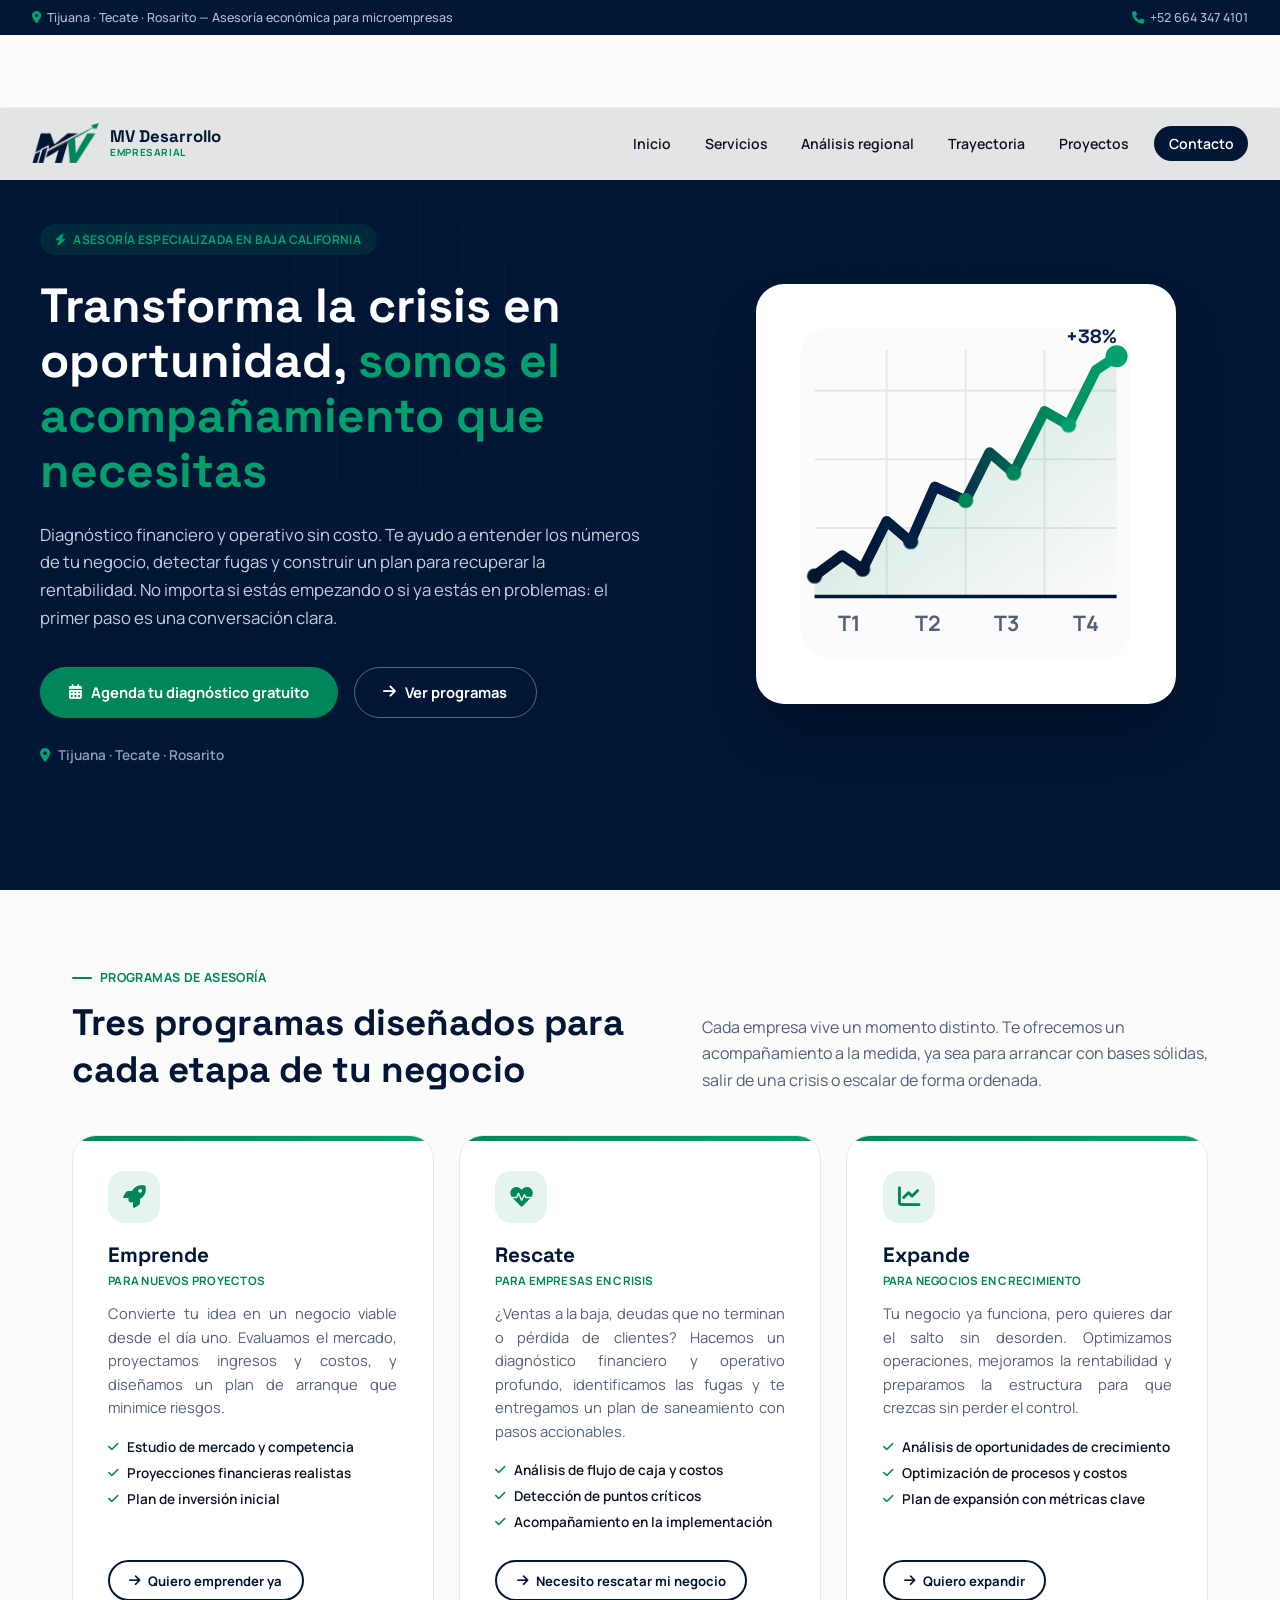
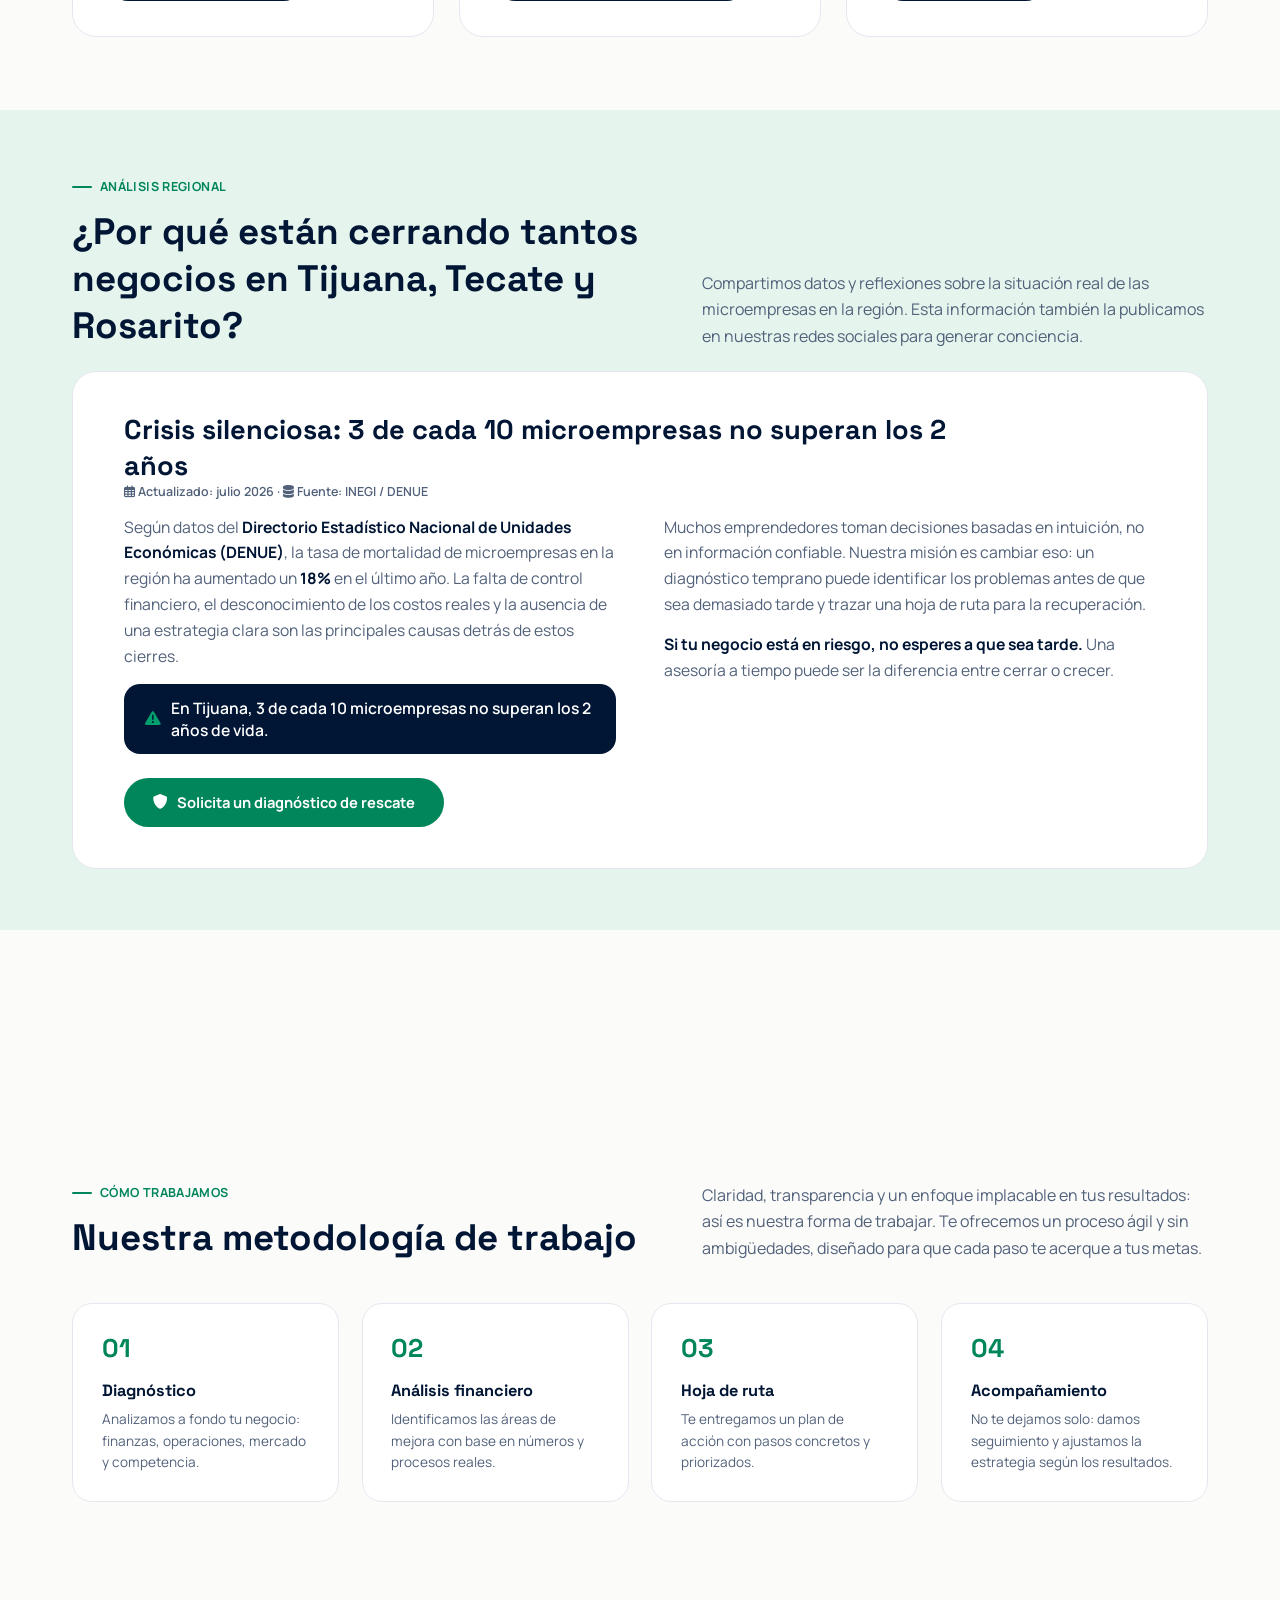
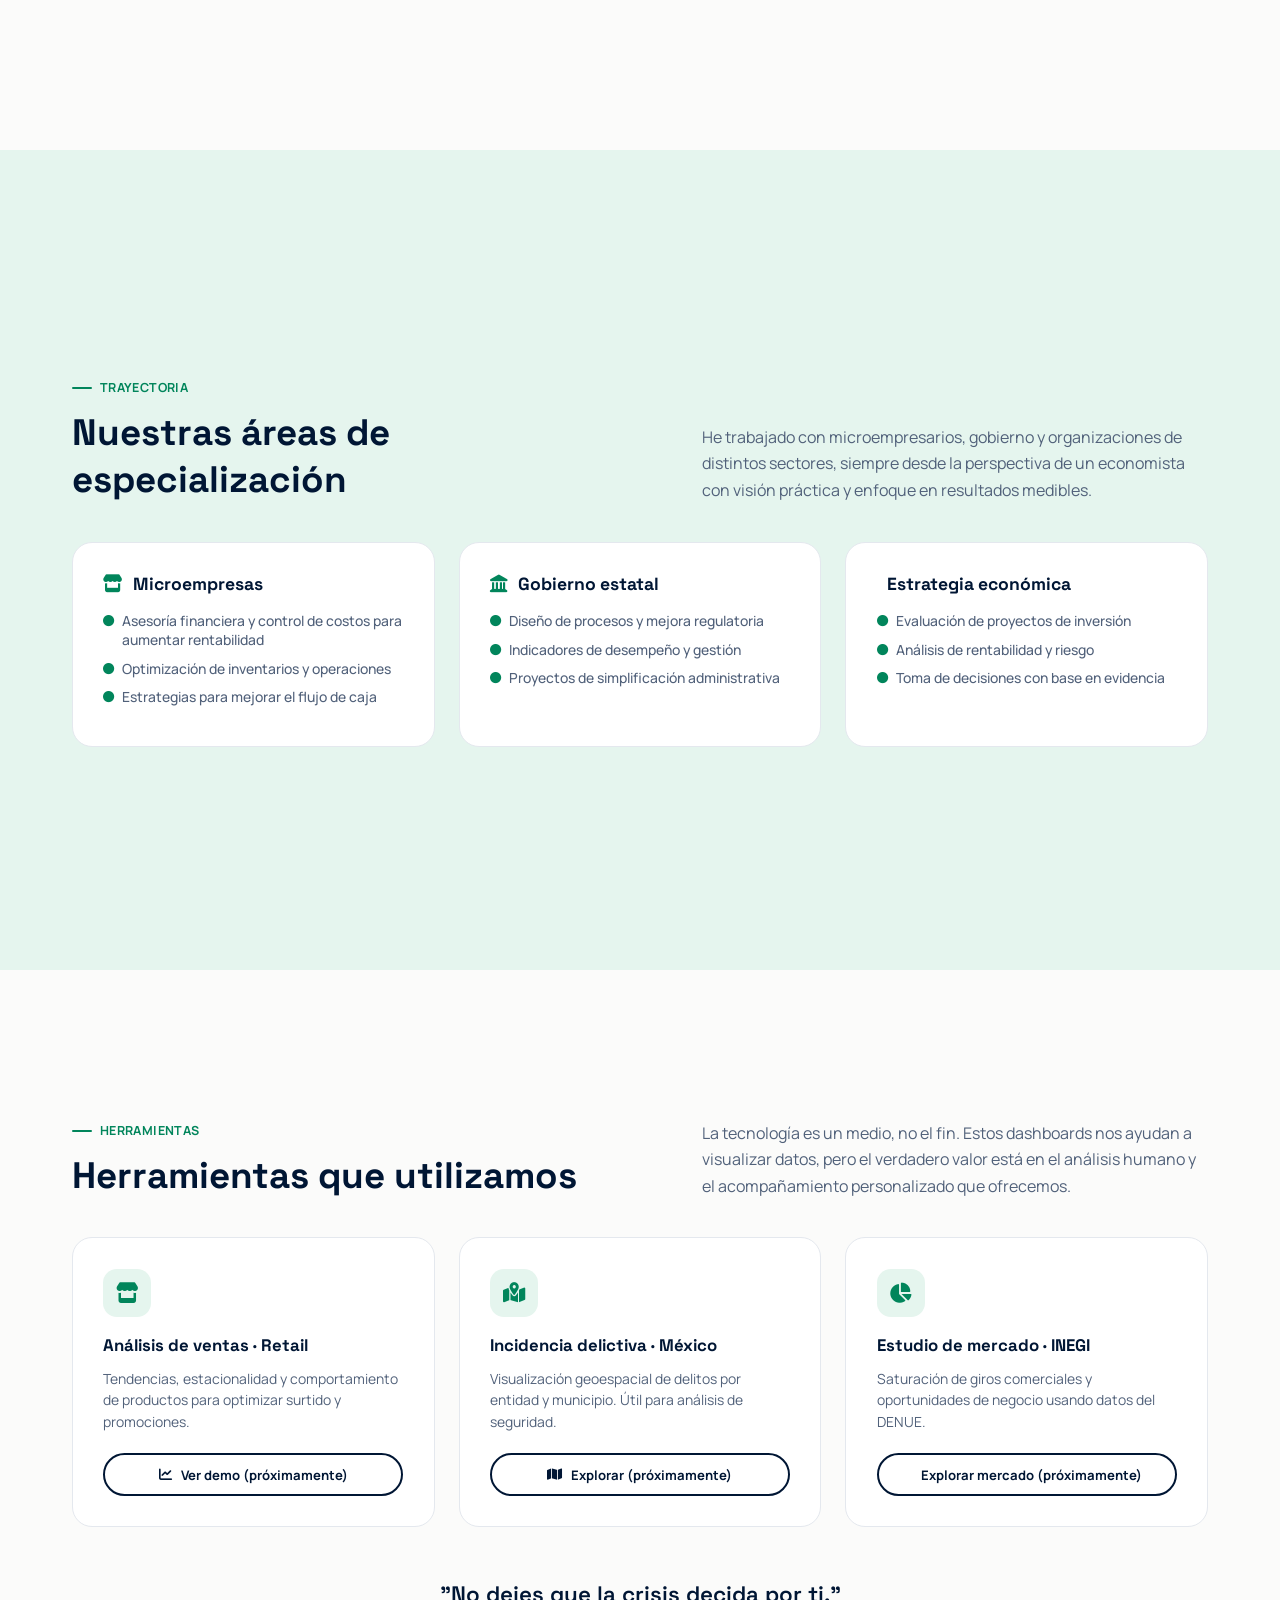
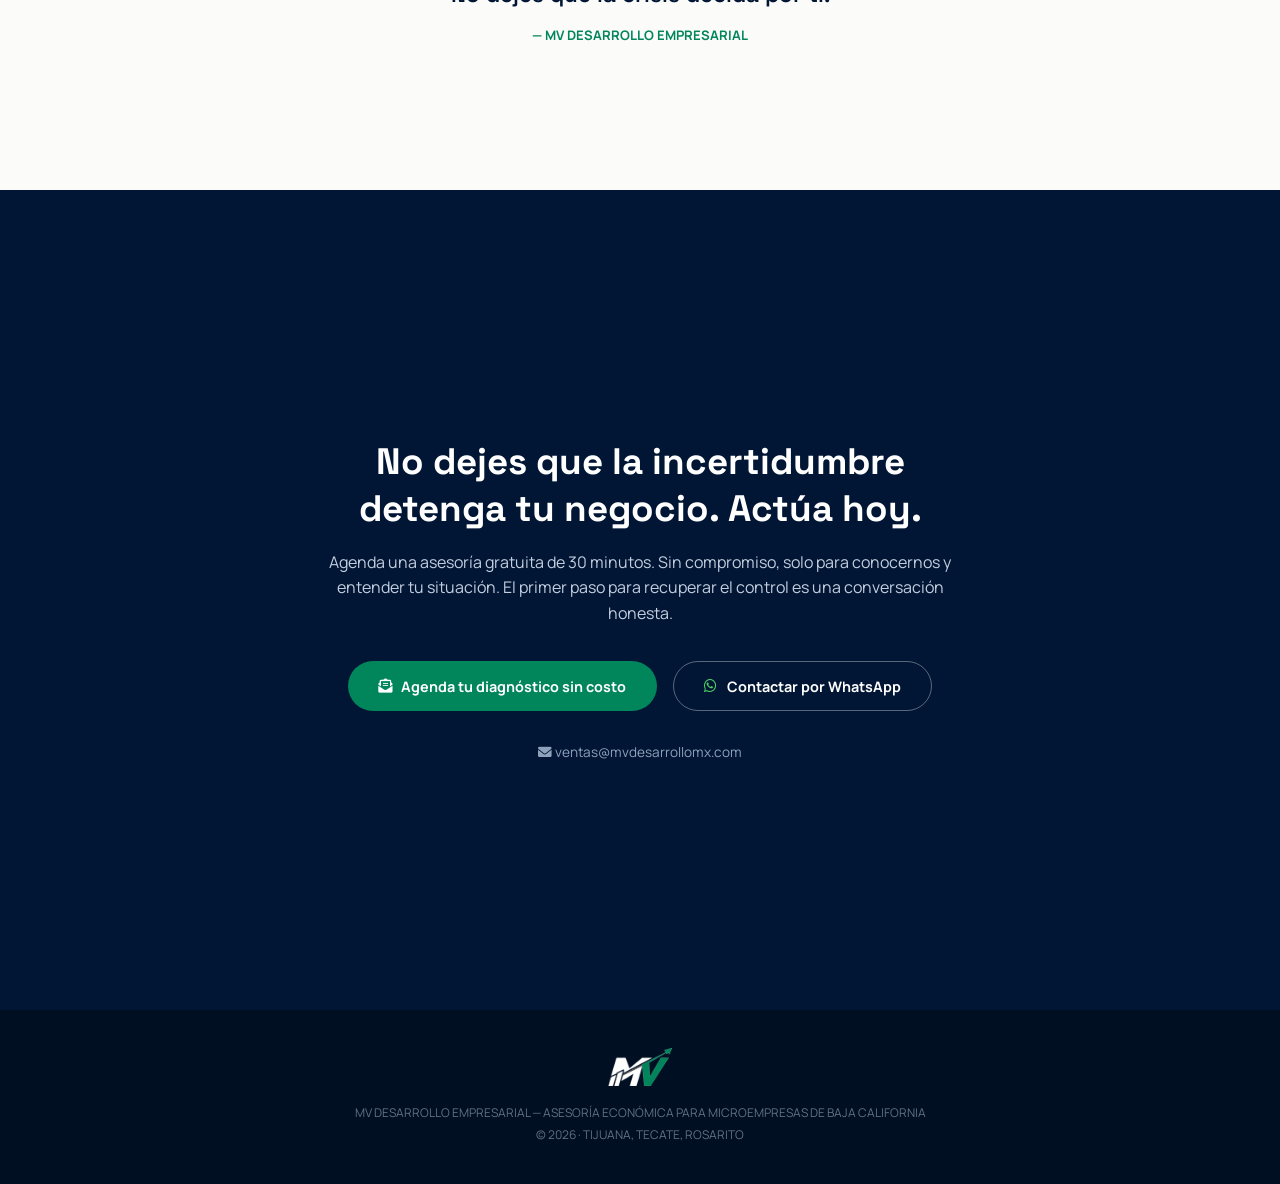
==== commit 1b3afac5: "Change email contact in index.html Updated email contact for MV Desarrollo Empresarial." ====
--- a/index.html
+++ b/index.html
@@ -26,8 +26,7 @@
     "name": "MV Desarrollo Empresarial",
     "description": "Asesoría económica, financiera y operativa para microempresas en Tijuana, Tecate y Rosarito.",
     "url": "https://mvdesarrollomx.com/",
-    "telephone": "+52-664-347-4101",
-    "email": "alfredo.matias@uabc.edu.mx",
+    "email": "ventas@mvdesarrollomx.com",
     "priceRange": "$$",
     "areaServed": [
       { "@type": "City", "name": "Tijuana" },
@@ -378,4 +377,4 @@
 
 <script src="script.js"></script>
 </body>
-</html>+</html>
--- a/styles.css
+++ b/styles.css
@@ -14,7 +14,7 @@
       --header-h:80px;
     }
     * { margin:0; padding:0; box-sizing:border-box; }
-    html{ scroll-behavior:smooth; scroll-snap-type:y proximity; }
+    html{ scroll-snap-type:y proximity; }
     body{ font-family:var(--sans); background:var(--paper); color:var(--ink); }
     a{ text-decoration:none; color:inherit; }
     ul{ list-style:none; }
@@ -235,7 +235,10 @@
     }
     .service-card h3{ font-family:var(--display); font-weight:700; font-size:1.3rem; color:var(--navy); }
     .service-card .tag{ color:var(--green); font-weight:700; font-size:0.72rem; letter-spacing:0.02em; margin-top:0.3rem; display:block; }
-    .service-card p{ color:var(--slate); font-size:0.92rem; line-height:1.6; margin-top:0.9rem; }
+    .service-card p{
+      color:var(--slate); font-size:0.92rem; line-height:1.6; margin-top:0.9rem;
+      text-align:justify; text-justify:inter-word; hyphens:auto;
+    }
     .service-card ul{ margin:1.1rem 0 1.3rem; }
     .service-card ul li{ font-size:0.85rem; color:var(--ink); font-weight:600; margin-bottom:0.5rem; display:flex; gap:8px; align-items:flex-start; }
     .service-card ul li i{ color:var(--green); font-size:0.75rem; margin-top:3px; }
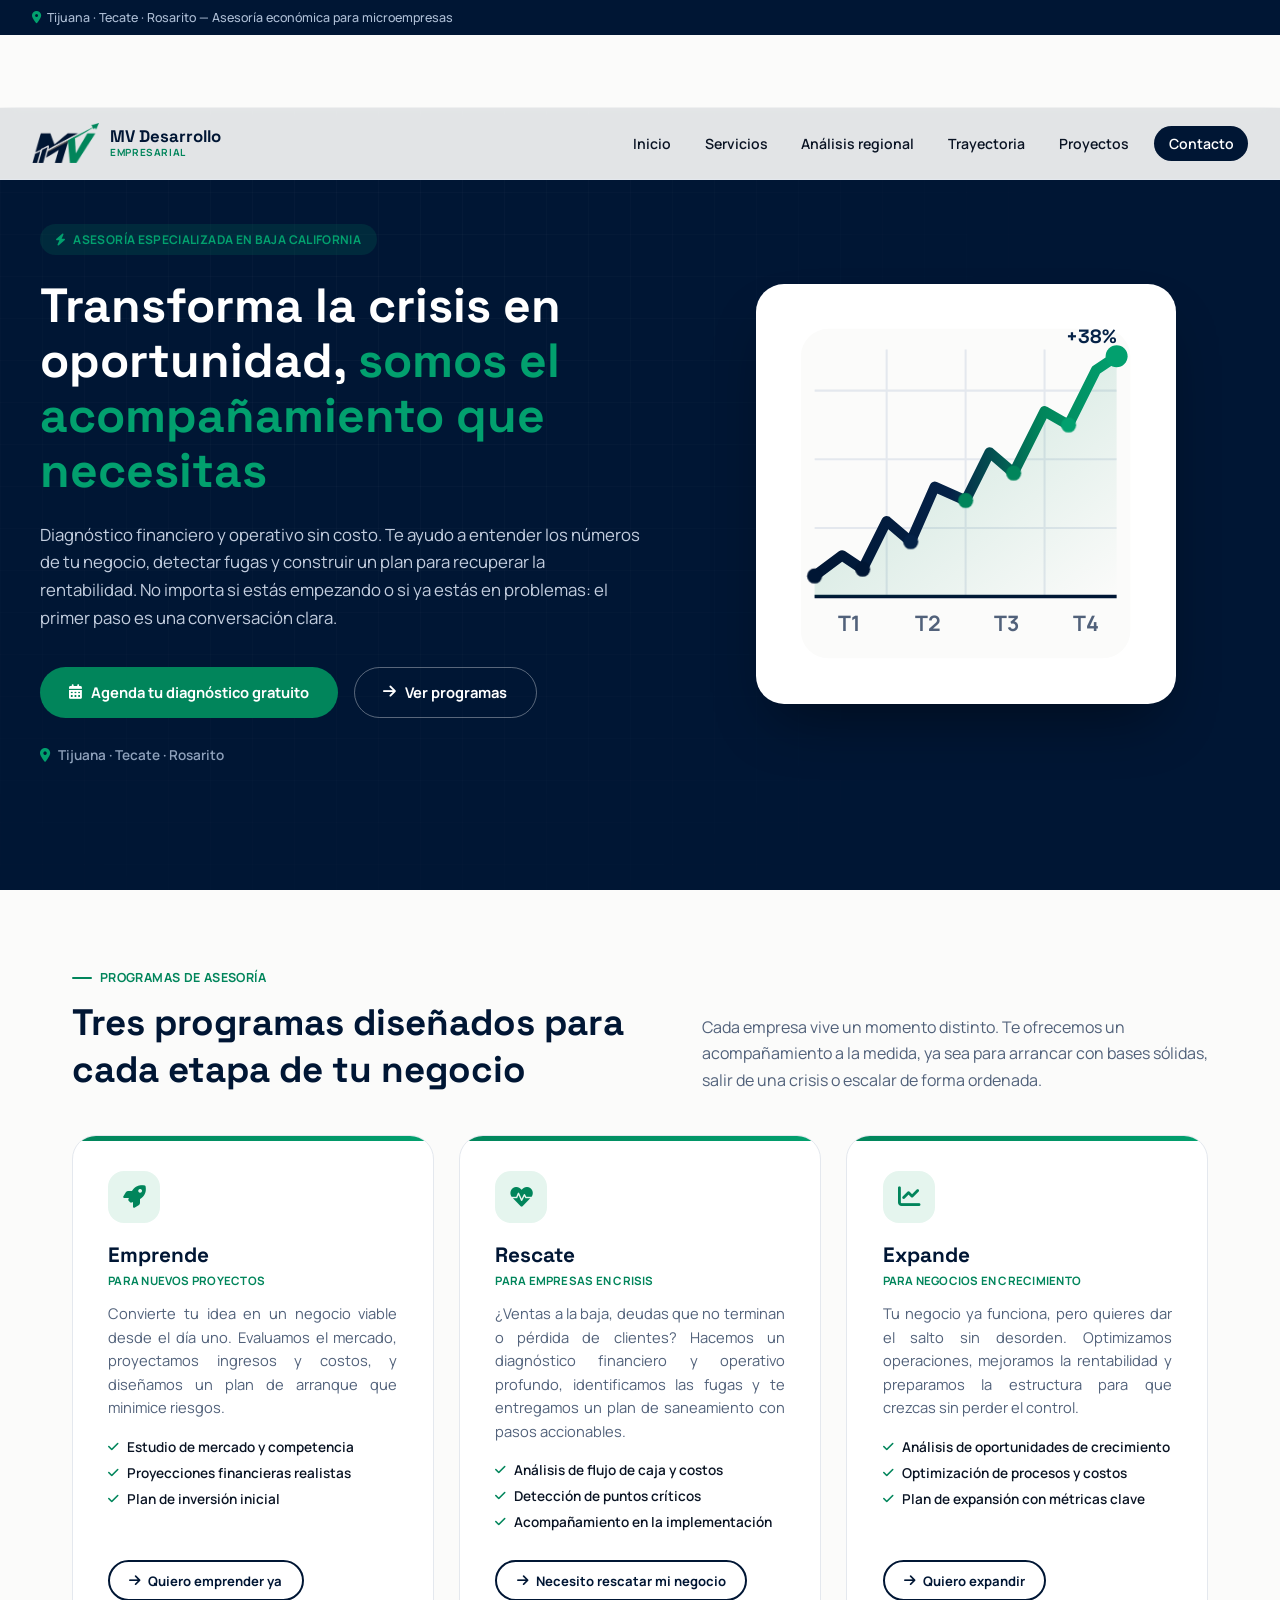
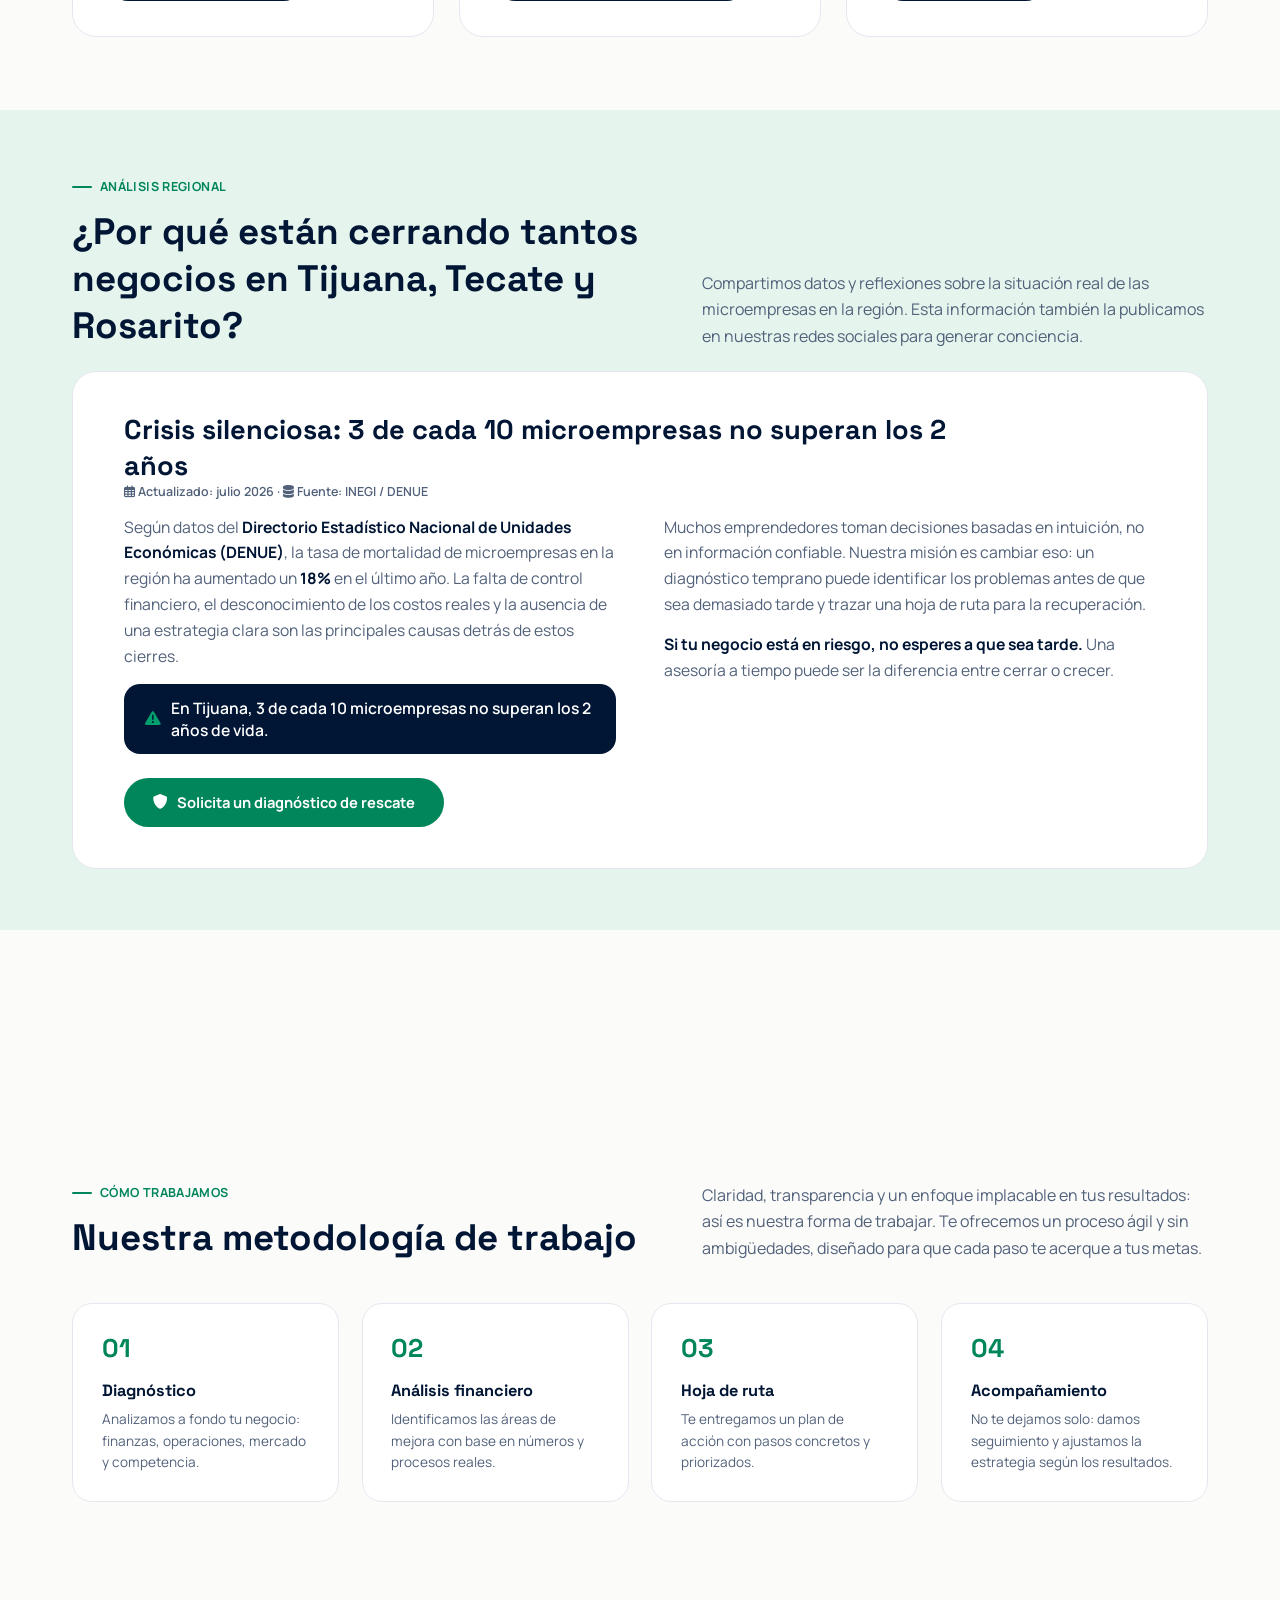
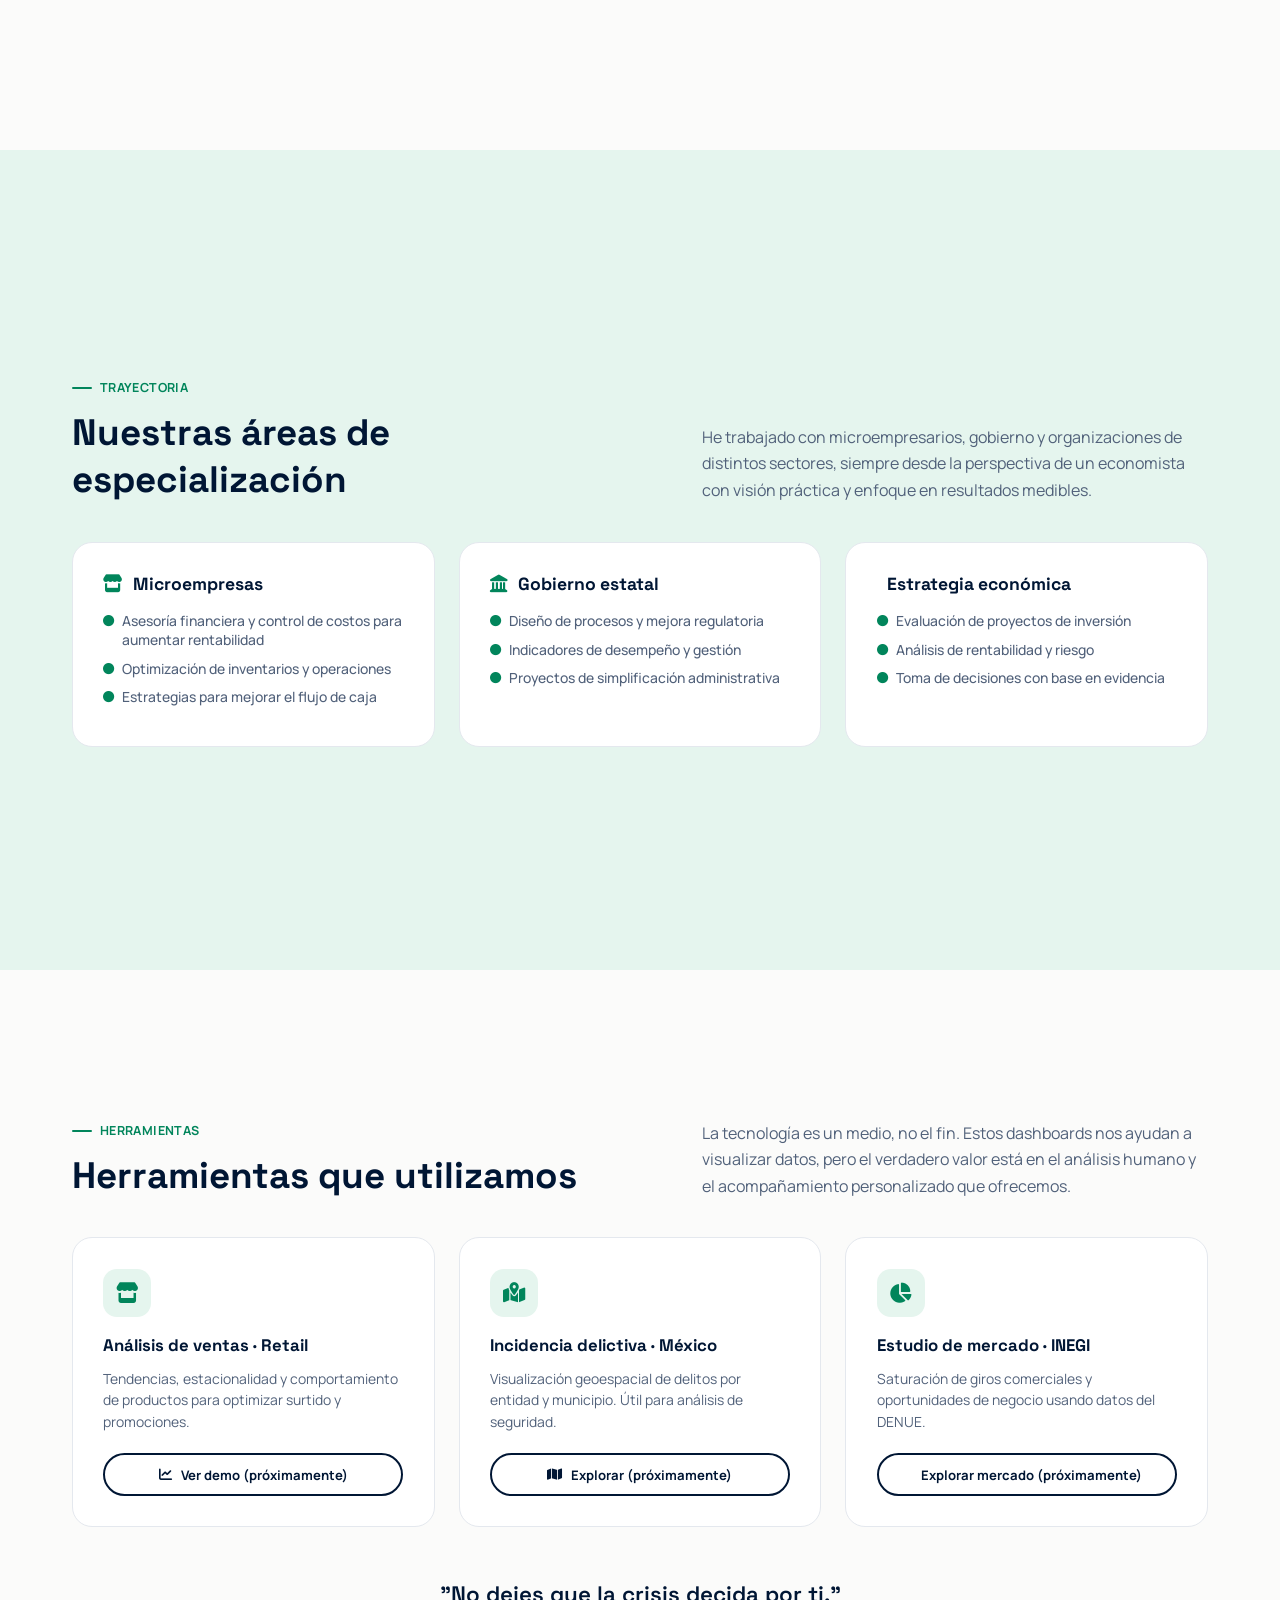
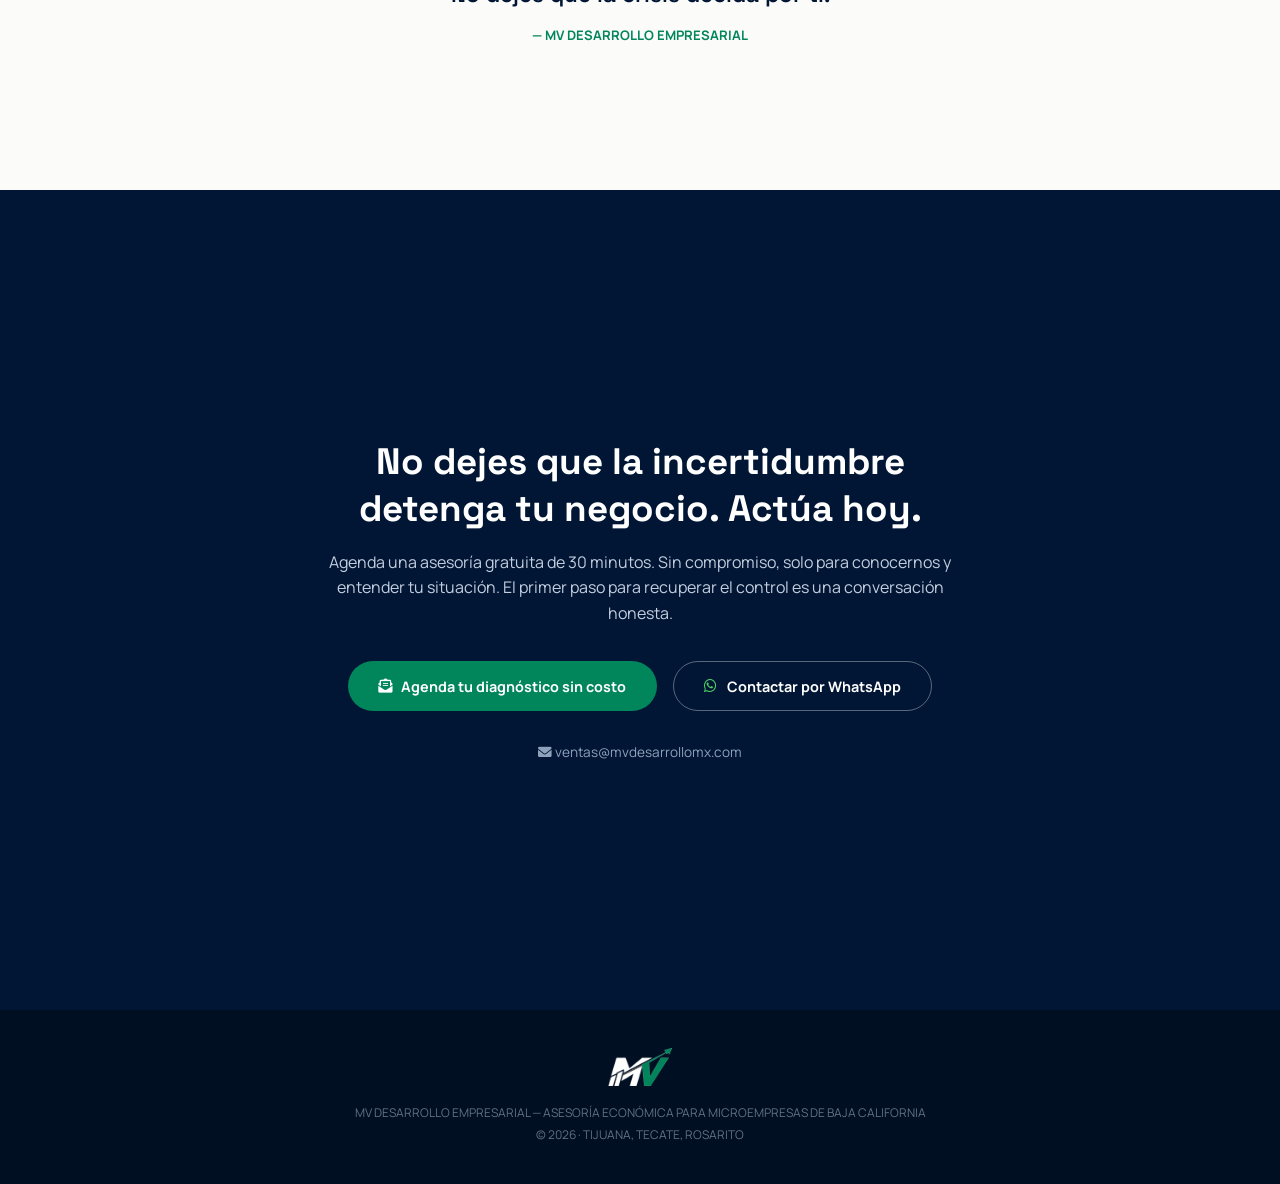
==== commit 70850e0f: "Remove phone number from top bar Removed phone number from the top bar section." ====
--- a/index.html
+++ b/index.html
@@ -57,7 +57,6 @@
   <!-- TOP BAR -->
   <div class="top-bar">
     <div><i class="fas fa-location-dot"></i>Tijuana · Tecate · Rosarito — Asesoría económica para microempresas</div>
-    <div><i class="fas fa-phone"></i>+52 664 347 4101</div>
   </div>
 
   <!-- HEADER -->
